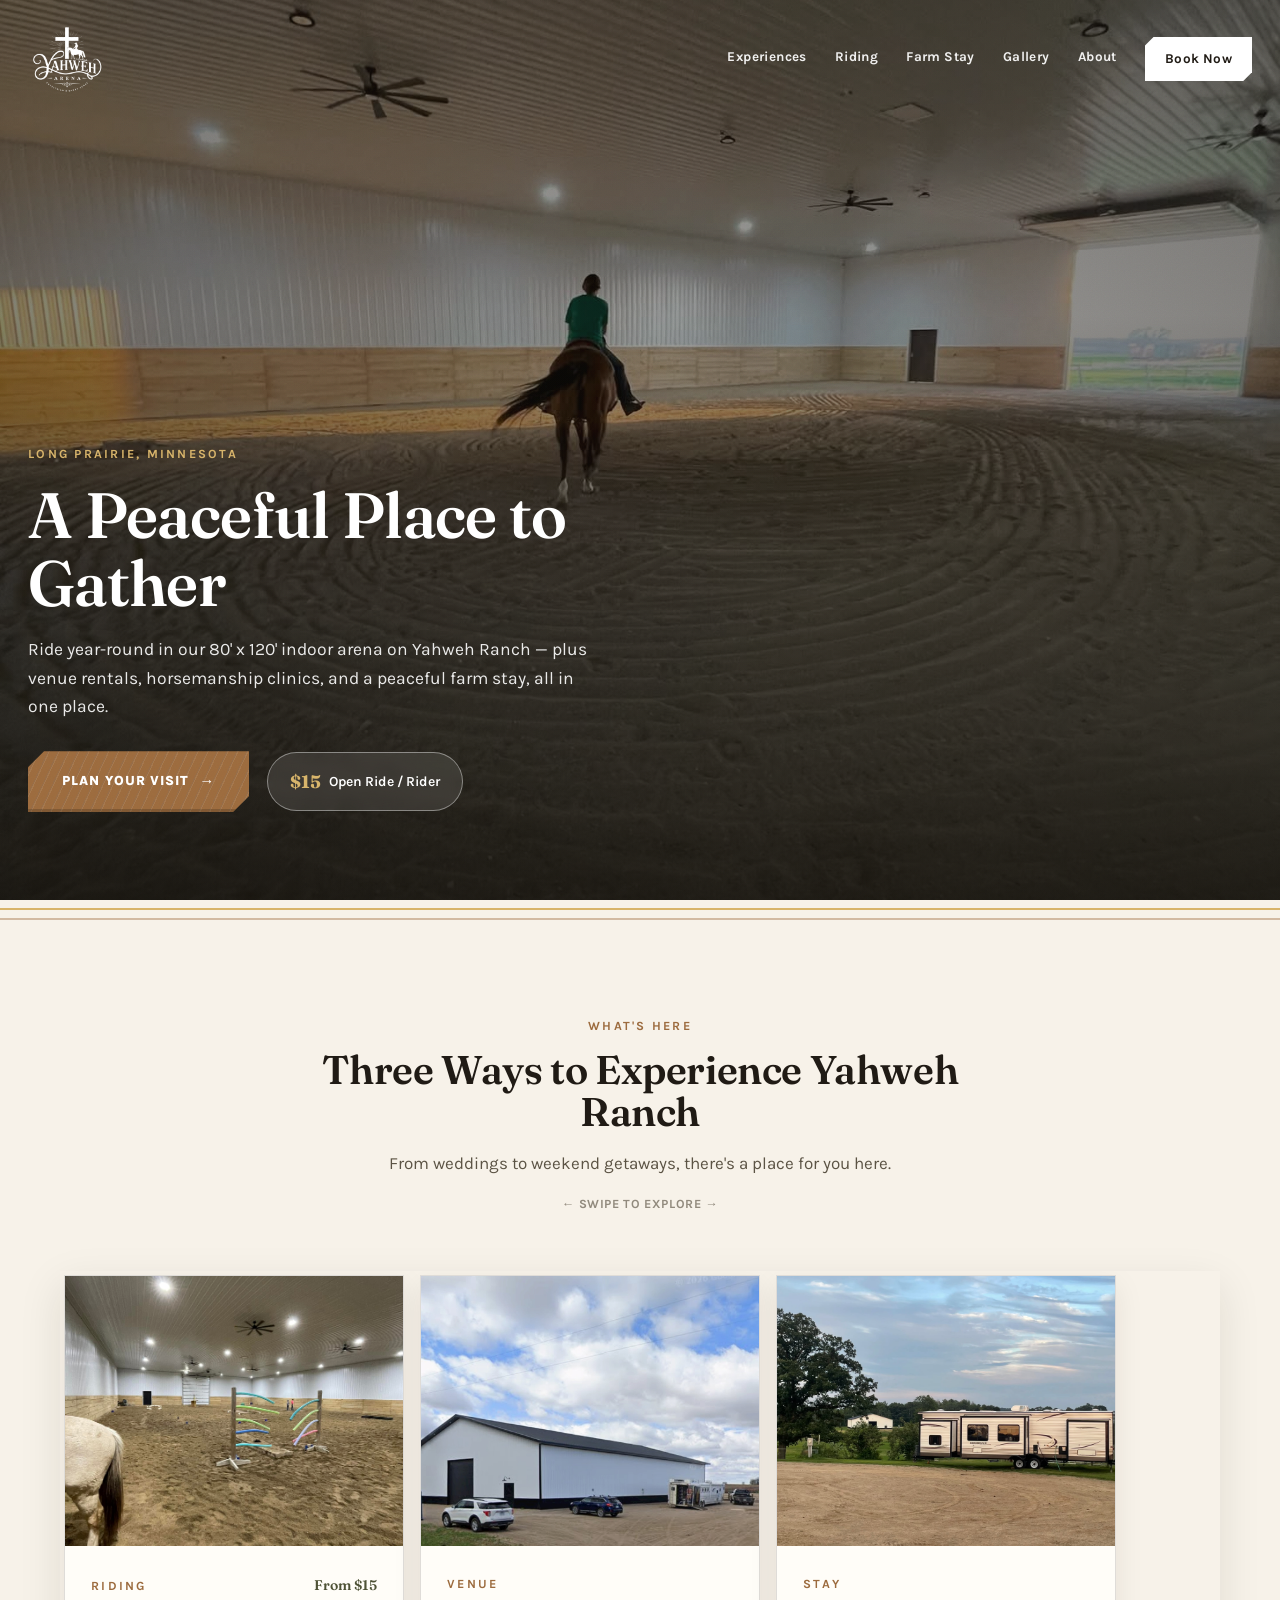
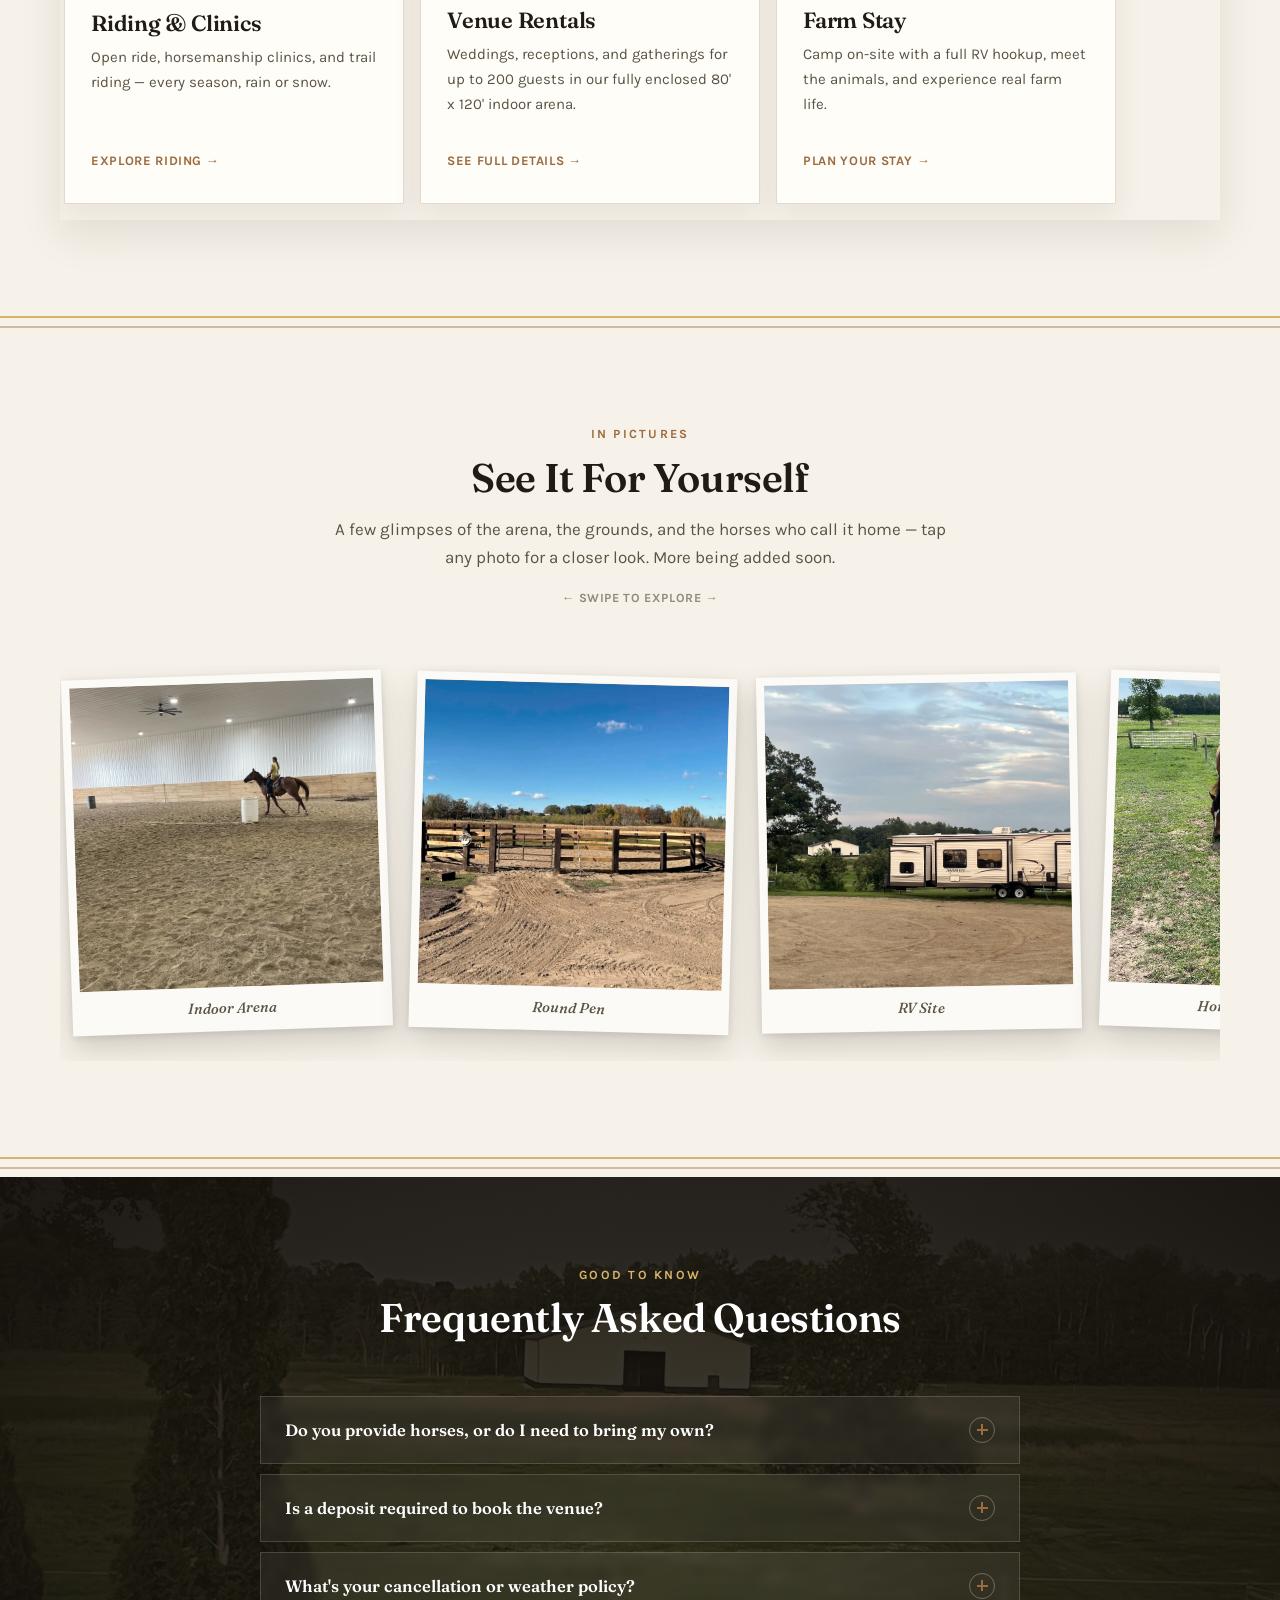
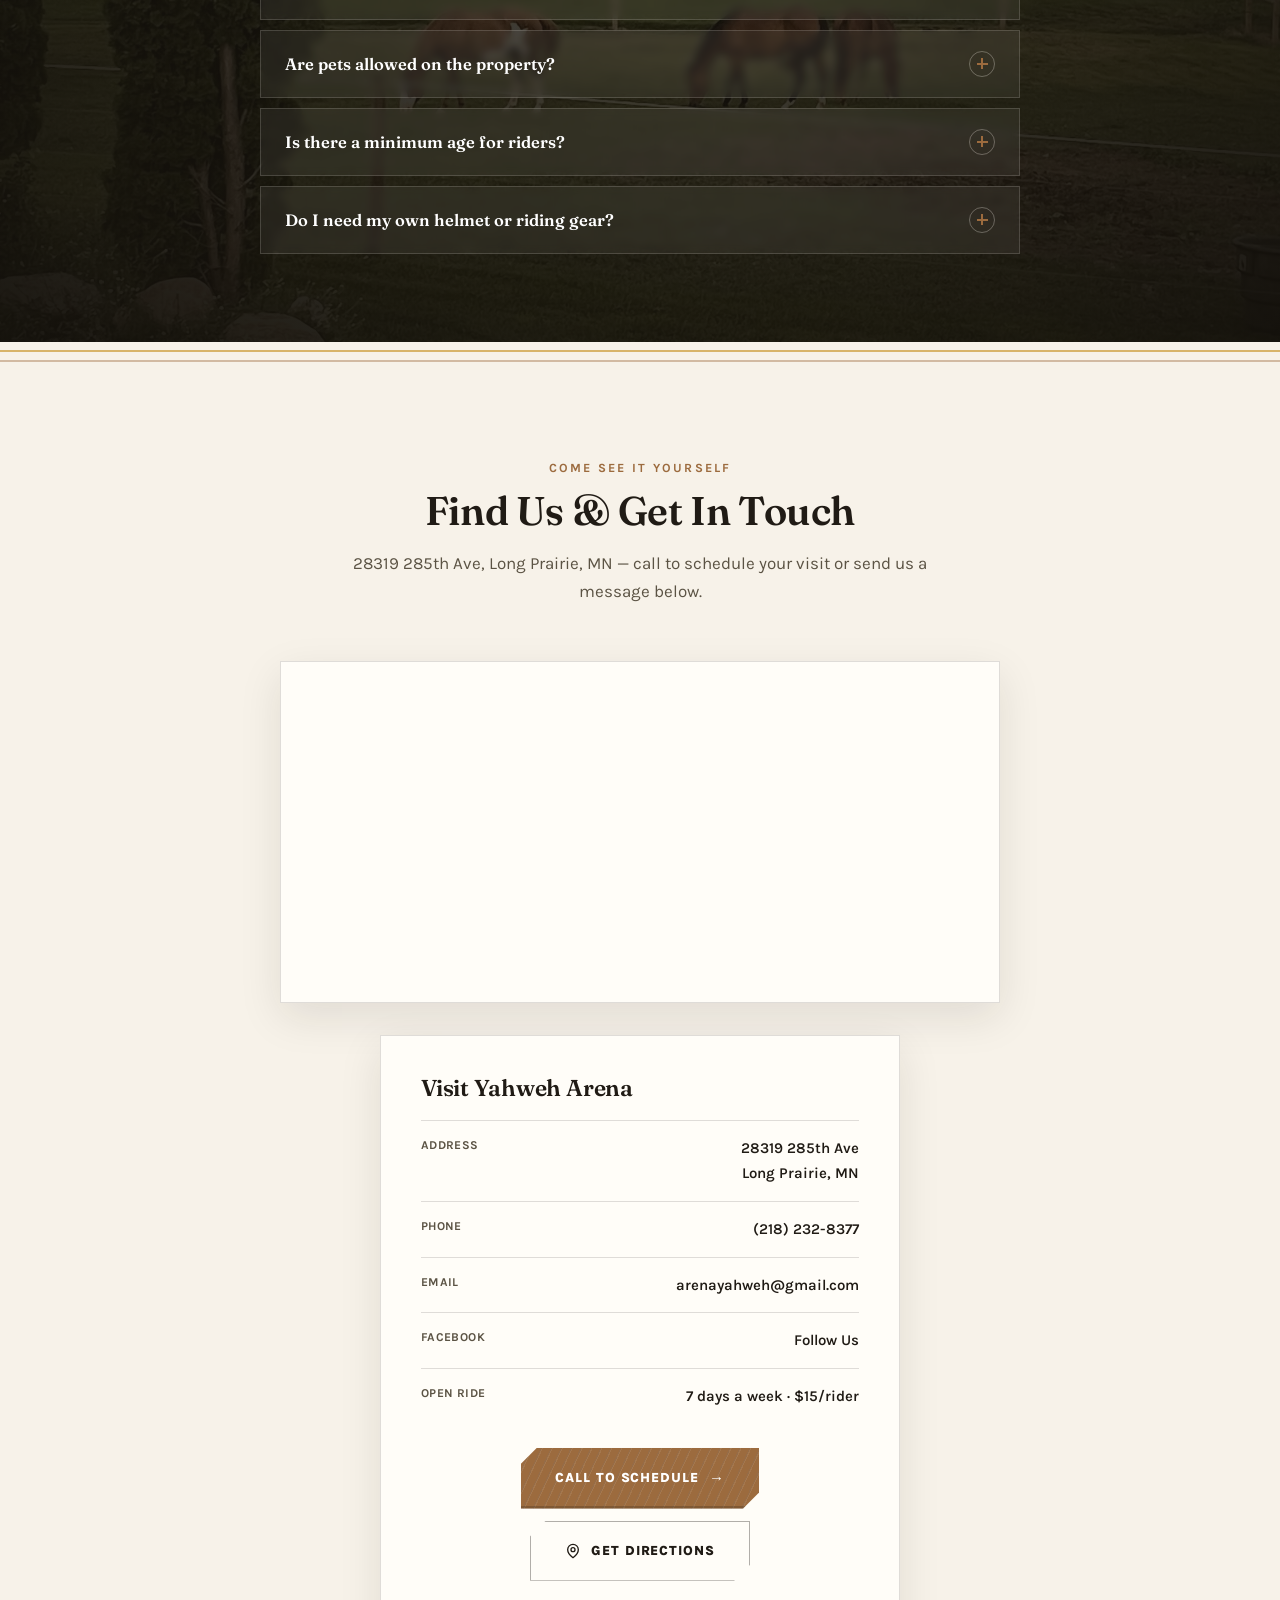
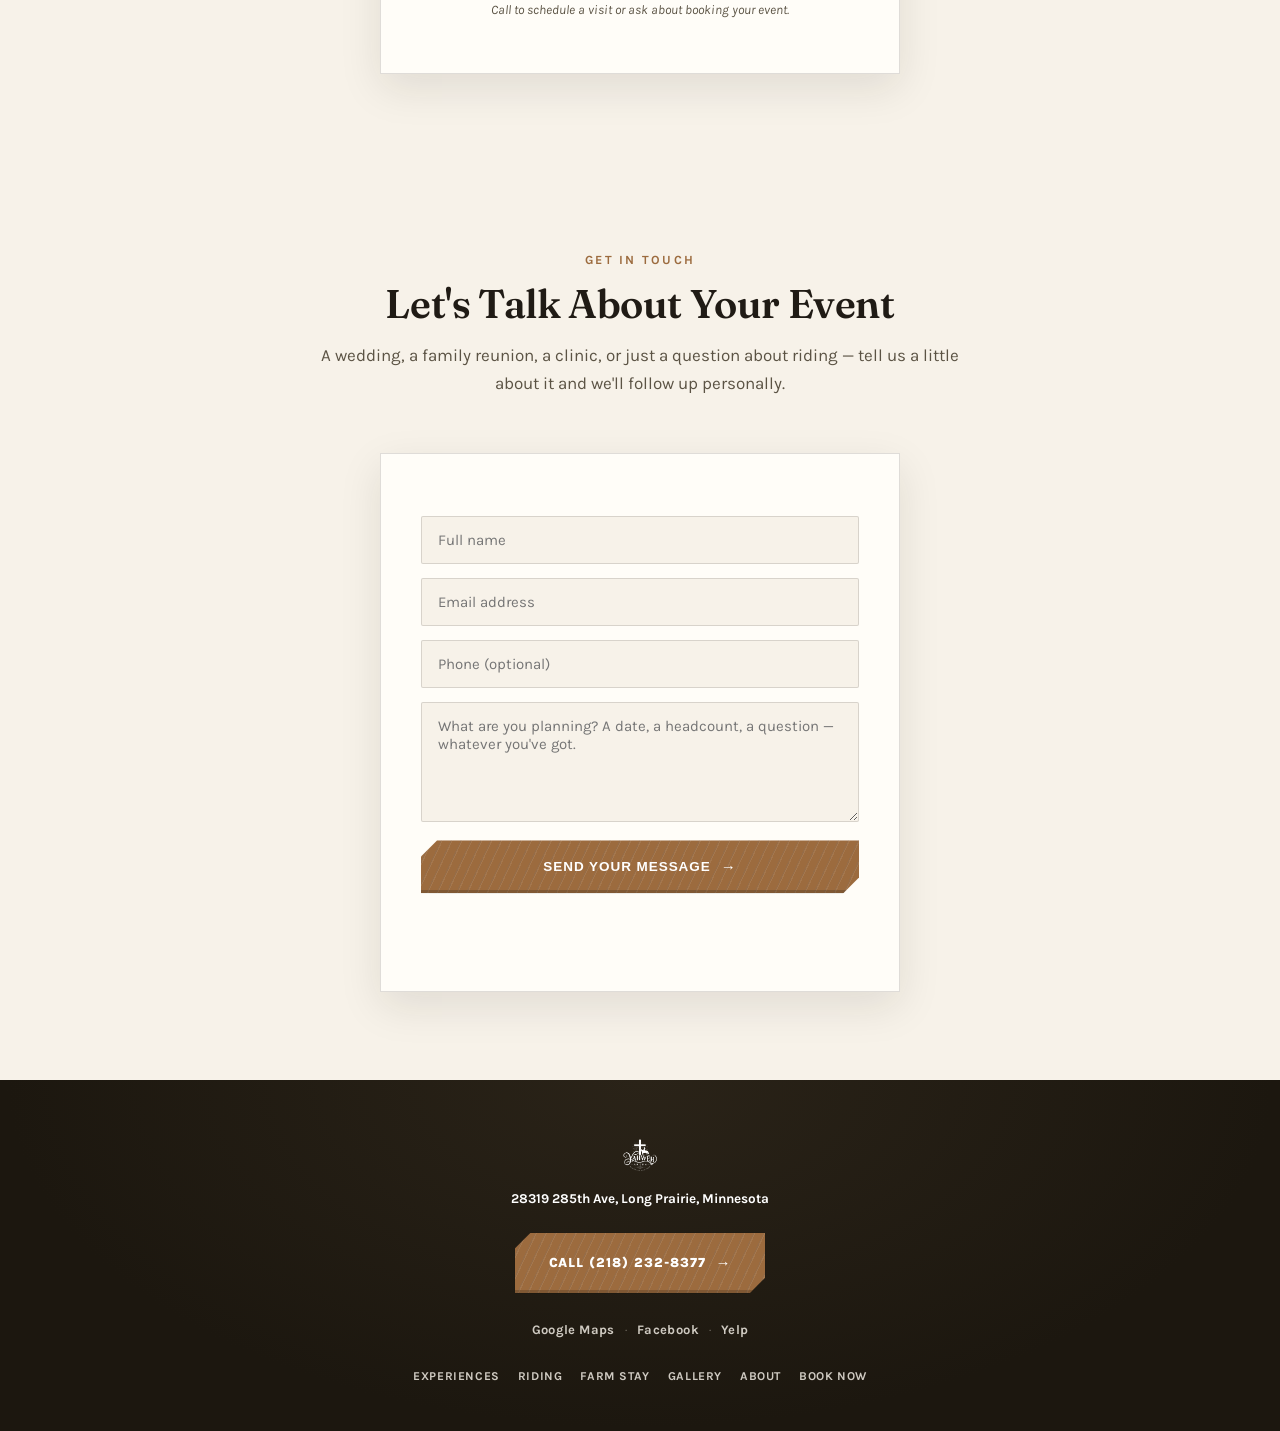
==== index.html @ 71bf7448 "Add files via upload" ====
<!DOCTYPE html>
<html lang="en">
<head>
<meta charset="UTF-8">
<meta name="viewport" content="width=device-width, initial-scale=1.0">
<title>Yahweh Arena | Indoor Riding Arena &amp; Event Venue on Yahweh Ranch, Long Prairie, MN</title>
<meta name="description" content="Yahweh Arena is the featured facility on Yahweh Ranch, a 20-acre family farm near Long Prairie, Minnesota. Venue rentals, indoor riding, horsemanship clinics, and farm-stay camping.">
<link rel="canonical" href="https://yahweharena.com/">

<meta property="og:type" content="website">
<meta property="og:site_name" content="Yahweh Arena">
<meta property="og:title" content="Yahweh Arena | Indoor Riding Arena & Event Venue on Yahweh Ranch">
<meta property="og:description" content="A countryside indoor arena and event venue on Yahweh Ranch near Long Prairie, Minnesota. Venue rentals, riding, clinics, and farm-stay camping.">
<meta property="og:url" content="https://yahweharena.com/">
<meta property="og:image" content="https://yahweharena.com/indoor-arena-wide-shot.jpg">
<meta property="og:locale" content="en_US">

<meta name="twitter:card" content="summary_large_image">
<meta name="twitter:title" content="Yahweh Arena | Indoor Riding Arena & Event Venue on Yahweh Ranch">
<meta name="twitter:description" content="A countryside indoor arena and event venue on Yahweh Ranch near Long Prairie, Minnesota. Venue rentals, riding, clinics, and farm-stay camping.">
<meta name="twitter:image" content="https://yahweharena.com/indoor-arena-wide-shot.jpg">

<link rel="icon" type="image/png" href="/1000023288.png">
<link rel="apple-touch-icon" href="/1000023288.png">

<link rel="preconnect" href="https://fonts.googleapis.com">
<link rel="preconnect" href="https://fonts.gstatic.com" crossorigin>
<link href="https://fonts.googleapis.com/css2?family=Fraunces:ital,opsz,wght@0,9..144,400;0,9..144,500;0,9..144,600;0,9..144,700;1,9..144,500&family=Karla:ital,wght@0,400;0,500;0,600;0,700;1,400&display=swap" rel="stylesheet">
<link rel="stylesheet" href="styles.css">

<script type="application/ld+json">
{
  "@context": "https://schema.org",
  "@type": "LocalBusiness",
  "name": "Yahweh Arena",
  "alternateName": "Yahweh Ranch",
  "image": "https://yahweharena.com/indoor-arena-wide-shot.jpg",
  "url": "https://yahweharena.com/",
  "telephone": "+1-218-232-8377",
  "priceRange": "$$",
  "description": "Yahweh Arena is the featured 80' x 120' indoor riding arena on Yahweh Ranch, a 20-acre family farm in Long Prairie, Minnesota, offering venue rentals, indoor riding, horsemanship clinics, trail riding, and farm-stay RV camping.",
  "address": {
    "@type": "PostalAddress",
    "streetAddress": "28319 285th Ave",
    "addressLocality": "Long Prairie",
    "addressRegion": "MN",
    "postalCode": "56347",
    "addressCountry": "US"
  },
  "sameAs": [
    "https://www.facebook.com/share/1akdEZ5ze8/",
    "https://www.vrbo.com/4762434",
    "https://ownerdirect.com/property/yahweh-horse-retreat/HA-3214762434"
  ]
}
</script>
</head>
<body>
<div class="grain" aria-hidden="true"></div>

<header class="site-header" id="siteHeader">
  <a href="/" class="logo-link">
    <img class="logo-mark" src="1000023288.png" alt="Yahweh Arena — Equestrian &amp; Event Venue">
  </a>
  <nav id="desktopNav">
    <a href="#experiences">Experiences</a>
    <a href="/riding">Riding</a>
    <a href="/stay">Farm Stay</a>
    <a href="#gallery">Gallery</a>
    <a href="/about">About</a>
    <a href="#contact" class="nav-cta">Book Now</a>
  </nav>
  <button class="nav-toggle" id="navToggle" aria-label="Open menu" aria-expanded="false">☰</button>
</header>

<div class="mobile-nav" id="mobileNav">
  <button type="button" id="navCloseBtn" class="nav-close-btn" aria-label="Close menu">✕</button>
  <img class="mobile-nav-logo" src="1000023288.png" alt="Yahweh Arena">
  <a href="#experiences">Experiences</a>
  <a href="/riding">Riding</a>
  <a href="/stay">Farm Stay</a>
  <a href="#gallery">Gallery</a>
  <a href="/about">About</a>
  <a href="#contact" class="nav-cta">Book Now</a>
</div>

<!-- HERO -->
<section class="hero">
  <div class="hero-slideshow">
    <img class="hero-img photo hero-slide active" src="indoor-arena-wide-shot.jpg" alt="A rider loping across the indoor arena at Yahweh Arena">
    <img class="hero-img photo hero-slide" src="arena-building-golden-hour.webp" alt="The arena building at Yahweh Ranch lit by golden hour light">
    <img class="hero-img photo hero-slide" src="1000023093.jpg" alt="RV parked on site at Yahweh Ranch at dusk">
    <img class="hero-img photo hero-slide" src="horse-and-dog-pasture.jpg" alt="A horse and the farm dog together in the pasture at Yahweh Ranch">
  </div>
  <div class="hero-overlay"></div>
  <div class="hero-content">
    <div class="eyebrow">Long Prairie, Minnesota</div>
    <h1>A Peaceful Place to Gather</h1>
    <p>Ride year-round in our 80' x 120' indoor arena on Yahweh Ranch — plus venue rentals, horsemanship clinics, and a peaceful farm stay, all in one place.</p>
    <div class="hero-actions">
      <a class="btn btn-accent" href="#contact">Plan Your Visit</a>
      <a class="price-pill" href="/riding"><strong>$15</strong> Open Ride / Rider</a>
    </div>
  </div>
</section>

<svg class="fence" viewBox="0 0 1200 28" preserveAspectRatio="none" aria-hidden="true">
  <line class="rail" x1="0" y1="9" x2="1200" y2="9"/>
  <line class="rail2" x1="0" y1="19" x2="1200" y2="19"/>
</svg>

<!-- EXPERIENCES (condensed teasers, full detail lives on each page) -->
<section class="content" id="experiences">
  <div class="section-head">
    <div class="eyebrow">What's Here</div>
    <h2>Three Ways to Experience Yahweh Ranch</h2>
    <p>From weddings to weekend getaways, there's a place for you here.</p>
    <p class="scroll-hint">← Swipe to explore →</p>
  </div>
  <div class="exp-grid">
    <a class="exp-card" href="/riding">
      <div class="exp-photo"><img class="photo" src="1000023097.jpg" alt="Inside the spacious indoor riding arena at Yahweh Arena"></div>
      <div class="exp-body">
        <div class="exp-top"><span class="eyebrow">Riding</span><span class="exp-price">From $15</span></div>
        <h3>Riding &amp; Clinics</h3>
        <p class="exp-desc">Open ride, horsemanship clinics, and trail riding — every season, rain or snow.</p>
        <div class="exp-link">Explore Riding →</div>
      </div>
    </a>
    <a class="exp-card" href="/venue">
      <div class="exp-photo"><img class="photo" src="1000023101.jpg" alt="Exterior of the Yahweh Arena event venue building"></div>
      <div class="exp-body">
        <div class="exp-top"><span class="eyebrow">Venue</span></div>
        <h3>Venue Rentals</h3>
        <p class="exp-desc">Weddings, receptions, and gatherings for up to 200 guests in our fully enclosed 80' x 120' indoor arena.</p>
        <div class="exp-link">See Full Details →</div>
      </div>
    </a>
    <a class="exp-card" href="/stay">
      <div class="exp-photo"><img class="photo" src="1000023093.jpg" alt="RV parked on site at Yahweh Ranch at dusk"></div>
      <div class="exp-body">
        <div class="exp-top"><span class="eyebrow">Stay</span></div>
        <h3>Farm Stay</h3>
        <p class="exp-desc">Camp on-site with a full RV hookup, meet the animals, and experience real farm life.</p>
        <div class="exp-link">Plan Your Stay →</div>
      </div>
    </a>
  </div>
</section>

<svg class="fence" viewBox="0 0 1200 28" preserveAspectRatio="none" aria-hidden="true">
  <line class="rail" x1="0" y1="9" x2="1200" y2="9"/>
  <line class="rail2" x1="0" y1="19" x2="1200" y2="19"/>
</svg>
<section class="content" id="gallery">
  <div class="section-head">
    <div class="eyebrow">In Pictures</div>
    <h2>See It For Yourself</h2>
    <p>A few glimpses of the arena, the grounds, and the horses who call it home — tap any photo for a closer look. More being added soon.</p>
    <p class="scroll-hint">← Swipe to explore →</p>
  </div>
  <div class="gallery-scroll">
    <button type="button" class="gallery-item polaroid" style="--tilt:-2deg;" data-full="1000023092.jpg" data-caption="Inside the Indoor Arena">
      <span class="frame"><img src="1000023092.jpg" alt="Rider inside the indoor arena"></span>
      <span class="cap">Indoor Arena</span>
    </button>
    <button type="button" class="gallery-item polaroid" style="--tilt:1.5deg;" data-full="1000023096.jpg" data-caption="The Outdoor Round Pen">
      <span class="frame"><img src="1000023096.jpg" alt="Outdoor round pen under a clear sky"></span>
      <span class="cap">Round Pen</span>
    </button>
    <button type="button" class="gallery-item polaroid" style="--tilt:-1deg;" data-full="1000023093.jpg" data-caption="RV Site at Dusk">
      <span class="frame"><img src="1000023093.jpg" alt="RV parked on site at dusk"></span>
      <span class="cap">RV Site</span>
    </button>
    <button type="button" class="gallery-item polaroid" style="--tilt:2deg;" data-full="horse-and-dog-pasture.jpg" data-caption="Horse & Farm Dog">
      <span class="frame"><img src="horse-and-dog-pasture.jpg" alt="A horse and the farm dog together in the pasture"></span>
      <span class="cap">Horse &amp; Farm Dog</span>
    </button>
    <button type="button" class="gallery-item polaroid" style="--tilt:-1.5deg;" data-full="sunset-pasture-view.webp" data-caption="Evening on the Farm">
      <span class="frame"><img src="sunset-pasture-view.webp" alt="Pink sunset sky over the pasture at Yahweh Ranch"></span>
      <span class="cap">Evening on the Farm</span>
    </button>
    <button type="button" class="gallery-item polaroid" style="--tilt:1deg;" data-full="arena-building-golden-hour.webp" data-caption="Golden Hour">
      <span class="frame"><img src="arena-building-golden-hour.webp" alt="The arena building lit by golden hour light"></span>
      <span class="cap">Golden Hour</span>
    </button>
  </div>
</section>

<svg class="fence" viewBox="0 0 1200 28" preserveAspectRatio="none" aria-hidden="true">
  <line class="rail" x1="0" y1="9" x2="1200" y2="9"/>
  <line class="rail2" x1="0" y1="19" x2="1200" y2="19"/>
</svg>

<!-- FAQ -->
<section class="content faq-dark" id="faq">
  <img class="section-bg-photo" src="1000023089.jpg" alt="" aria-hidden="true">
  <div class="section-bg-overlay"></div>
  <div class="section-head">
    <div class="eyebrow">Good to Know</div>
    <h2>Frequently Asked Questions</h2>
  </div>
  <div class="faq-list">
    <div class="faq-item">
      <button type="button" class="faq-q">Do you provide horses, or do I need to bring my own?<span class="plus"></span></button>
      <div class="faq-a"><p>For Indoor Open Ride, riders bring their own horse. If you don't have one, our Horsemanship Clinics pair you with one of our own well-trained horses — just mention it when you book.</p></div>
    </div>
    <div class="faq-item">
      <button type="button" class="faq-q">Is a deposit required to book the venue?<span class="plus"></span></button>
      <div class="faq-a"><p>Yes. A $200 deposit secures your date for Venue Rentals, with the remaining balance due one week before your event.</p></div>
    </div>
    <div class="faq-item">
      <button type="button" class="faq-q">What's your cancellation or weather policy?<span class="plus"></span></button>
      <div class="faq-a"><p>Deposits are non-refundable but fully transferable to a new date within 12 months if your plans change. Since the arena is fully enclosed, weather almost never affects a booking.</p></div>
    </div>
    <div class="faq-item">
      <button type="button" class="faq-q">Are pets allowed on the property?<span class="plus"></span></button>
      <div class="faq-a"><p>Leashed, well-behaved pets are welcome on the grounds. For the safety of horses and riders, pets aren't permitted on the arena floor during rides or events.</p></div>
    </div>
    <div class="faq-item">
      <button type="button" class="faq-q">Is there a minimum age for riders?<span class="plus"></span></button>
      <div class="faq-a"><p>Riders must be at least 6 years old for Indoor Open Ride and clinics. Riders under 12 must be accompanied by a parent or guardian.</p></div>
    </div>
    <div class="faq-item">
      <button type="button" class="faq-q">Do I need my own helmet or riding gear?<span class="plus"></span></button>
      <div class="faq-a"><p>Closed-toe boots with a heel are required for all riders. We provide a limited number of helmets to borrow at no cost — reserve one when you book if you don't have your own.</p></div>
    </div>
  </div>
</section>

<svg class="fence" viewBox="0 0 1200 28" preserveAspectRatio="none" aria-hidden="true">
  <line class="rail" x1="0" y1="9" x2="1200" y2="9"/>
  <line class="rail2" x1="0" y1="19" x2="1200" y2="19"/>
</svg>

<!-- VISIT: find us + contact (map first) -->
<section class="content" id="visit">
  <div class="section-head">
    <div class="eyebrow">Come See It Yourself</div>
    <h2>Find Us &amp; Get In Touch</h2>
    <p>28319 285th Ave, Long Prairie, MN — call to schedule your visit or send us a message below.</p>
  </div>

  <div class="map-frame">
    <iframe src="https://www.google.com/maps?q=28319+285th+Ave,+Long+Prairie,+MN&t=k&output=embed" loading="lazy" referrerpolicy="no-referrer-when-downgrade" title="Map to Yahweh Arena"></iframe>
  </div>

  <div class="visit-card">
    <h3>Visit Yahweh Arena</h3>
    <dl>
      <div class="visit-row"><dt>Address</dt><dd>28319 285th Ave<br>Long Prairie, MN</dd></div>
      <div class="visit-row"><dt>Phone</dt><dd><a href="tel:+12182328377" style="text-decoration:none;">(218) 232-8377</a></dd></div>
      <div class="visit-row"><dt>Email</dt><dd><a href="mailto:arenayahweh@gmail.com" style="text-decoration:none;">arenayahweh@gmail.com</a></dd></div>
      <div class="visit-row"><dt>Facebook</dt><dd><a href="https://www.facebook.com/share/1akdEZ5ze8/" target="_blank" rel="noopener" style="text-decoration:none;">Follow Us</a></dd></div>
      <div class="visit-row"><dt>Open Ride</dt><dd>7 days a week · $15/rider</dd></div>
    </dl>
    <div class="visit-btns">
      <a class="btn btn-accent" href="tel:+12182328377">Call to Schedule</a>
      <a class="btn btn-outline" href="https://www.google.com/maps/search/?api=1&query=28319+285th+Ave+Long+Prairie+MN" target="_blank" rel="noopener">
        <svg viewBox="0 0 24 24" width="16" height="16" fill="none" stroke="currentColor" stroke-width="2" stroke-linecap="round" stroke-linejoin="round"><path d="M20 10c0 6-8 12-8 12s-8-6-8-12a8 8 0 0 1 16 0z"/><circle cx="12" cy="10" r="3"/></svg>
        Get Directions
      </a>
    </div>
    <p class="visit-note">Call to schedule a visit or ask about booking your event.</p>
  </div>
</section>

<!-- CONTACT (last thing before the footer) -->
<section class="content" id="contact">
  <div class="section-head">
    <div class="eyebrow">Get In Touch</div>
    <h2>Let's Talk About Your Event</h2>
    <p>A wedding, a family reunion, a clinic, or just a question about riding — tell us a little about it and we'll follow up personally.</p>
  </div>
  <div class="contact-card">
    <form id="contactForm" class="contact-form">
      <input type="hidden" name="access_key" value="29419777-08a3-41c6-a496-9688bf505bed">
      <input type="hidden" name="subject" value="New inquiry from the Yahweh Arena website">
      <input type="hidden" name="from_name" value="Yahweh Arena Website">
      <input type="text" name="name" placeholder="Full name" required>
      <input type="email" name="email" placeholder="Email address" required>
      <input type="tel" name="phone" placeholder="Phone (optional)">
      <textarea name="message" placeholder="What are you planning? A date, a headcount, a question — whatever you've got." required></textarea>
      <button type="submit" class="btn btn-accent">Send Your Message</button>
      <p class="form-status" id="formStatus"></p>
    </form>
  </div>
</section>

<footer>
  <img class="logo-mark" src="1000023288.png" alt="Yahweh Arena">
  <div class="address-line">
    <a href="https://www.google.com/maps/search/?api=1&query=28319+285th+Ave+Long+Prairie+MN" target="_blank" rel="noopener">28319 285th Ave, Long Prairie, Minnesota</a>
  </div>
  <a class="btn btn-accent call-btn" href="tel:+12182328377">Call (218) 232-8377</a>
  <div class="social-row">
    <a href="https://www.google.com/maps/search/?api=1&query=28319+285th+Ave+Long+Prairie+MN" target="_blank" rel="noopener">Google Maps</a>
    <span>·</span>
    <a href="https://www.facebook.com/share/1akdEZ5ze8/" target="_blank" rel="noopener">Facebook</a>
    <span>·</span>
    <a href="#" onclick="return false;" aria-disabled="true" title="Yelp link coming soon">Yelp</a>
  </div>
  <nav>
    <a href="#experiences">Experiences</a>
    <a href="/riding">Riding</a>
    <a href="/stay">Farm Stay</a>
    <a href="#gallery">Gallery</a>
    <a href="/about">About</a>
    <a href="#contact">Book Now</a>
  </nav>
</footer>

<div class="lightbox" id="lightbox">
  <button type="button" class="lightbox-close" id="lightboxClose" aria-label="Close">✕</button>
  <button type="button" class="lightbox-prev" id="lightboxPrev" aria-label="Previous photo">‹</button>
  <img id="lightboxImg" src="" alt="">
  <button type="button" class="lightbox-next" id="lightboxNext" aria-label="Next photo">›</button>
</div>

<script src="script.js"></script>
</body>
</html>
---- styles.css ----
/* ===========================================================
   YAHWEH ARENA — shared stylesheet
=========================================================== */
:root{
  --ivory:#F7F2E9;
  --parchment:#EEE2C6;
  --card:#FFFDF8;
  --ink:#201B15;
  --ink-soft:#5B5344;
  --sage:#6B6F47;
  --sage-deep:#4E5236;
  --leather:#9C6B3E;
  --wheat:#D8B46A;
  --line: rgba(32,27,21,0.14);
  --max: 1160px;
}
*{box-sizing:border-box;}
html{scroll-behavior:smooth;}
body{
  margin:0; background:var(--ivory); color:var(--ink);
  font-family:'Karla', sans-serif; font-size:17px; line-height:1.65;
  -webkit-font-smoothing:antialiased;
}
img,svg{display:block; max-width:100%;}
.photo{width:100%; height:100%; object-fit:cover; filter:saturate(0.95) contrast(1.02);}
a{color:inherit;}
h1,h2,h3{font-family:'Fraunces', serif; font-weight:600; line-height:1.06; margin:0; letter-spacing:-0.01em;}
.eyebrow{font-family:'Karla', sans-serif; font-weight:700; font-size:12.5px; letter-spacing:0.18em; text-transform:uppercase; color:var(--leather);}
.wrap{max-width:var(--max); margin:0 auto; padding:0 28px;}
:focus-visible{outline:2px solid var(--wheat); outline-offset:3px;}
@media (prefers-reduced-motion: reduce){
  *{animation-duration:0.001ms !important; transition-duration:0.001ms !important; scroll-behavior:auto !important;}
}

/* ---------- HEADER ---------- */
.site-header{
  position:fixed; top:0; left:0; right:0; z-index:500;
  display:flex; align-items:center; justify-content:space-between;
  padding:20px 28px;
  transition:background .35s ease, padding .35s ease, box-shadow .35s ease;
}
.site-header.is-scrolled{
  background:rgba(247,242,233,0.95);
  backdrop-filter:blur(8px);
  box-shadow:0 1px 0 var(--line);
  padding:14px 28px;
}
.logo-link{display:flex; align-items:center;}
.logo-mark{height:78px; width:auto; transition:height .35s ease, filter .35s ease; filter:brightness(0) invert(1);}
.site-header.is-scrolled .logo-mark{height:46px; filter:none;}
.page-header .logo-mark{filter:none; height:52px;}
.page-header.is-scrolled .logo-mark{height:44px;}

#desktopNav{display:flex; align-items:center; gap:28px;}
#desktopNav a{
  text-decoration:none; font-weight:700; font-size:13.5px; letter-spacing:0.03em;
  color:#fff; opacity:0.92; transition:opacity .2s, color .2s;
  padding-bottom:3px; border-bottom:1px solid transparent;
}
#desktopNav a:hover{opacity:1; border-bottom-color:currentColor;}
.site-header.is-scrolled #desktopNav a{color:var(--ink);}
.page-header #desktopNav a{color:var(--ink); opacity:0.75;}
.page-header #desktopNav a:hover{opacity:1;}
#desktopNav a.nav-cta{
  background:#fff; color:var(--ink) !important; opacity:1;
  padding:11px 20px; border-bottom:none;
  clip-path: polygon(9px 0, 100% 0, 100% calc(100% - 9px), calc(100% - 9px) 100%, 0 100%, 0 9px);
}
#desktopNav a.nav-cta:hover{background:var(--wheat);}
.site-header.is-scrolled #desktopNav a.nav-cta{background:var(--ink); color:var(--ivory) !important;}
.site-header.is-scrolled #desktopNav a.nav-cta:hover{background:var(--sage-deep);}
.page-header #desktopNav a.nav-cta{background:var(--ink); color:var(--ivory) !important;}
.page-header #desktopNav a.nav-cta:hover{background:var(--sage-deep);}

.nav-toggle{
  display:none; background:none; border:0; cursor:pointer;
  font-size:26px; line-height:1; color:#fff; padding:4px;
}
.site-header.is-scrolled .nav-toggle{color:var(--ink);}
.page-header .nav-toggle{color:var(--ink);}

.mobile-nav{
  position:fixed !important; inset:0 !important; z-index:700;
  display:flex !important; flex-direction:column; align-items:center; justify-content:center; gap:24px;
  background:rgba(20,17,12,0.72);
  -webkit-backdrop-filter:blur(20px) saturate(120%);
  backdrop-filter:blur(20px) saturate(120%);
  opacity:0; visibility:hidden; pointer-events:none;
  transition:opacity .3s ease, visibility .3s ease;
}
.mobile-nav.open{opacity:1; visibility:visible; pointer-events:auto;}
.mobile-nav a{
  color:#fff; font-family:'Karla', sans-serif; font-weight:700; font-size:19px;
  text-decoration:none; text-shadow:0 2px 12px rgba(0,0,0,0.4);
}
.mobile-nav-logo{height:56px; width:auto; margin-bottom:10px; filter:brightness(0) invert(1);}
.mobile-nav a.nav-cta{
  background:var(--wheat); color:var(--ink); padding:14px 30px; text-shadow:none;
  clip-path: polygon(12px 0, 100% 0, 100% calc(100% - 12px), calc(100% - 12px) 100%, 0 100%, 0 12px);
}
.nav-close-btn{
  position:absolute; top:20px; right:24px;
  background:rgba(0,0,0,0.25); border:1.5px solid rgba(255,255,255,0.5); border-radius:999px;
  width:44px; height:44px; color:#fff; font-size:20px; cursor:pointer;
}
@media (min-width:861px){ .mobile-nav{display:none !important;} }
@media (max-width:860px){
  .nav-toggle{display:block;}
  #desktopNav{display:none;}
}

/* ---------- BUTTONS (barn-door plank shape) ---------- */
.btn{
  display:inline-flex; align-items:center; gap:10px;
  text-decoration:none; font-weight:800; font-size:13.5px; letter-spacing:0.07em; text-transform:uppercase;
  padding:18px 34px; border:none; cursor:pointer;
  transition:background-color .2s, transform .2s, box-shadow .2s;
  box-shadow:0 8px 22px rgba(0,0,0,0.18), inset 0 -3px 0 rgba(0,0,0,0.18);
  clip-path: polygon(16px 0, 100% 0, 100% calc(100% - 16px), calc(100% - 16px) 100%, 0 100%, 0 16px);
}
.btn::after{content:"→"; font-size:15px; transition:transform .2s;}
.btn:hover::after{transform:translateX(3px);}
.btn-light{background-color:#fff; color:var(--ink);}
.btn-light:hover{background-color:var(--wheat); transform:translateY(-2px);}
.btn-dark{
  background-color:var(--ink); color:var(--ivory);
  background-image:repeating-linear-gradient(115deg, rgba(255,255,255,0.05) 0px, rgba(255,255,255,0.05) 2px, transparent 2px, transparent 9px);
}
.btn-dark:hover{background-color:var(--leather); transform:translateY(-2px);}
.btn-accent{
  background-color:var(--leather); color:#fff;
  background-image:
    repeating-linear-gradient(115deg, rgba(255,255,255,0.08) 0px, rgba(255,255,255,0.08) 2px, transparent 2px, transparent 9px),
    repeating-linear-gradient(115deg, rgba(0,0,0,0.1) 0px, rgba(0,0,0,0.1) 1px, transparent 1px, transparent 9px);
}
.btn-accent:hover{background-color:#7E5730; transform:translateY(-2px);}
.btn-outline{background:transparent; border:1.5px solid rgba(32,27,21,0.35); color:var(--ink); box-shadow:none;}
.btn-outline:hover{background:rgba(32,27,21,0.06); transform:translateY(-2px);}
.btn-outline::after{display:none;}
.btn-outline.on-dark{border-color:rgba(255,255,255,0.5); color:#fff;}
.btn-outline.on-dark:hover{background:rgba(255,255,255,0.1);}
.btn-sm{padding:13px 22px; font-size:12px;}

/* ---------- HERO / PAGE-HERO ---------- */
.hero{
  position:relative; min-height:100svh; width:100%;
  display:flex; align-items:flex-end;
  overflow:hidden; color:#fff;
}
.hero.page-hero{min-height:62vh;}
.hero-slideshow{position:absolute; inset:0; width:100%; height:100%;}
.hero-img{position:absolute; inset:0; width:100%; height:100%;}
.hero-slide{opacity:0; transition:opacity 1.8s ease;}
.hero-slide.active{opacity:1; z-index:1;}
.hero-overlay{
  position:absolute; inset:0; z-index:2;
  background:
    radial-gradient(ellipse at center, rgba(20,17,12,0) 0%, rgba(20,17,12,0.35) 100%),
    linear-gradient(180deg, rgba(20,17,12,0.42) 0%, rgba(20,17,12,0.38) 35%, rgba(20,17,12,0.88) 100%);
}
.hero-content{position:relative; z-index:3; padding:0 28px 88px; max-width:720px;}
.hero.page-hero .hero-content{padding-bottom:56px;}
.hero-content .eyebrow{color:var(--wheat);}
.hero-content h1{font-size:clamp(36px, 6vw, 64px); margin-top:16px; color:#fff;}
.hero-content p{color:rgba(255,255,255,0.9); font-size:17.5px; margin-top:18px; max-width:56ch;}
.hero-actions{display:flex; align-items:center; gap:18px; flex-wrap:wrap; margin-top:30px;}
.hero-actions .btn{margin-top:0;}
.price-pill{
  display:inline-flex; align-items:center; gap:8px;
  background:rgba(255,255,255,0.1); border:1.5px solid rgba(255,255,255,0.4);
  backdrop-filter:blur(6px); -webkit-backdrop-filter:blur(6px);
  color:#fff; text-decoration:none; padding:14px 22px; border-radius:999px;
  font-size:14px; font-weight:600; transition:background .2s, border-color .2s, transform .2s;
}
.price-pill strong{font-family:'Fraunces', serif; font-weight:700; font-size:18px; color:var(--wheat);}
.price-pill:hover{background:rgba(255,255,255,0.18); border-color:var(--wheat); transform:translateY(-2px);}

/* ---------- FENCE DIVIDER ---------- */
.fence{width:100%; height:28px; display:block;}
.fence .rail{stroke:var(--wheat); stroke-width:2;}
.fence .rail2{stroke:var(--leather); stroke-width:1.5; opacity:0.55;}

/* ---------- VERSE ---------- */
.verse-wrap{position:relative; background:var(--parchment); overflow:hidden; padding:96px 28px;}
.torn-top, .torn-bottom{position:absolute; left:0; right:0; height:26px; background:var(--ivory); z-index:2;}
.torn-top{top:0; clip-path:polygon(0 0,100% 0,100% 55%,96% 100%,92% 60%,88% 95%,84% 50%,80% 100%,76% 65%,72% 90%,68% 45%,64% 100%,60% 55%,56% 90%,52% 40%,48% 100%,44% 60%,40% 95%,36% 50%,32% 100%,28% 65%,24% 90%,20% 45%,16% 100%,12% 55%,8% 90%,4% 40%,0% 100%);}
.torn-bottom{bottom:0; clip-path:polygon(0 100%,100% 100%,100% 45%,96% 0%,92% 40%,88% 5%,84% 50%,80% 0%,76% 35%,72% 10%,68% 55%,64% 0%,60% 45%,56% 10%,52% 60%,48% 0%,44% 40%,40% 5%,36% 50%,32% 0%,28% 35%,24% 10%,20% 55%,16% 0%,12% 45%,8% 10%,4% 60%,0% 0%);}
.verse-logo-bg{
  position:absolute; top:-10px; right:-50px; left:auto; transform:rotate(-4deg);
  width:420px; max-width:62%; opacity:0.05; mix-blend-mode:multiply;
  filter:grayscale(1) contrast(1.15); pointer-events:none; z-index:0;
}
.verse{position:relative; z-index:1; text-align:center; max-width:720px; margin:0 auto;}
.verse p{font-family:'Fraunces', serif; font-style:italic; font-weight:500; font-size:clamp(20px,2.4vw,26px);}
.verse cite{display:block; margin-top:14px; font-style:normal; font-weight:700; font-size:12.5px; letter-spacing:0.1em; text-transform:uppercase; color:var(--leather);}

section.content{padding:88px 28px;}
.section-head{max-width:640px; margin:0 auto 56px; text-align:center;}
.section-head h2{font-size:clamp(28px,3.8vw,40px); margin-top:12px;}
.section-head p{color:var(--ink-soft); margin-top:16px;}

/* ---------- MISSION QUOTE ---------- */
.mission-quote{max-width:760px; margin:0 auto 8px; text-align:center;}
.mission-quote p{font-family:'Fraunces', serif; font-style:italic; font-weight:500; font-size:clamp(21px,2.8vw,28px); color:var(--ink);}

/* ---------- ABOUT / OWNER BIO (editorial split, weathered photo) ---------- */
.about{max-width:var(--max); margin:0 auto; display:grid; grid-template-columns:0.95fr 1.05fr; gap:60px; align-items:center;}
.about-photo{aspect-ratio:4/5; transform:rotate(-1.5deg); filter:drop-shadow(0 18px 30px rgba(32,27,21,0.22));}
.about-photo img{
  mask-image:radial-gradient(ellipse 78% 78% at center, black 50%, transparent 100%);
  -webkit-mask-image:radial-gradient(ellipse 78% 78% at center, black 50%, transparent 100%);
}
.about-story h2{font-size:clamp(28px,3.6vw,38px);}
.about-story p{color:var(--ink-soft); margin-top:18px;}
.values-list{list-style:none; margin:28px 0 0; padding:0; border-top:1px solid var(--line);}
.values-list li{
  padding:15px 0; border-bottom:1px solid var(--line);
  display:flex; justify-content:space-between; align-items:baseline; gap:16px;
  font-family:'Fraunces', serif; font-weight:500; font-size:18px;
}
.values-list li span{font-family:'Karla', sans-serif; font-weight:400; font-size:14px; color:var(--ink-soft); text-align:right; max-width:52%;}

/* ---------- EXPERIENCES / TEASER (horizontal scroll) ---------- */
.exp-grid{
  max-width:var(--max); margin:0 auto; display:flex; gap:16px;
  overflow-x:auto; scroll-snap-type:x mandatory; -webkit-overflow-scrolling:touch;
  padding:4px 4px 16px; scrollbar-width:thin; scrollbar-color:var(--wheat) transparent;
}
.exp-grid::-webkit-scrollbar{height:6px;}
.exp-grid::-webkit-scrollbar-thumb{background:var(--wheat); border-radius:99px;}
.exp-card{
  background:var(--card); border:1px solid var(--line); display:flex; flex-direction:column;
  flex:0 0 82%; max-width:360px; scroll-snap-align:start; text-decoration:none; color:var(--ink);
  box-shadow:0 10px 28px rgba(32,27,21,0.08);
}
.exp-photo{aspect-ratio:5/4; overflow:hidden;}
.exp-photo img{transition:transform .5s ease;}
.exp-card:hover .exp-photo img{transform:scale(1.05);}
.exp-body{padding:28px 26px 32px; display:flex; flex-direction:column; flex-grow:1;}
.exp-top{display:flex; justify-content:space-between; align-items:center;}
.exp-price{font-family:'Fraunces', serif; font-weight:600; font-size:14px; color:var(--sage-deep);}
.exp-card h3{font-size:22px; margin-top:14px;}
.exp-card p.exp-desc{color:var(--ink-soft); font-size:15px; margin-top:10px; flex-grow:1;}
.exp-meta{list-style:none; margin:18px 0 0; padding:14px 0 0; border-top:1px solid var(--line); font-size:13.5px; color:var(--ink-soft);}
.exp-meta li{padding:3px 0;}
.exp-meta li::before{content:"— "; color:var(--wheat); font-weight:700;}
.exp-link{
  margin-top:18px; font-weight:700; font-size:13px; letter-spacing:0.05em; text-transform:uppercase;
  color:var(--leather);
}
.scroll-hint{
  text-align:center; font-size:12.5px; font-weight:700; letter-spacing:0.05em; text-transform:uppercase;
  color:var(--ink-soft); margin-top:6px; opacity:0.65;
}

/* ---------- PROPERTY LIST ---------- */
.prop-grid{max-width:var(--max); margin:0 auto; display:grid; grid-template-columns:repeat(2,1fr); column-gap:56px;}
.prop-list{list-style:none; margin:0; padding:0;}
.prop-list li{padding:13px 0; border-bottom:1px solid var(--line); display:flex; gap:14px; align-items:flex-start; font-size:15px;}
.prop-list li::before{content:""; flex:0 0 auto; width:8px; height:8px; margin-top:6px; background:var(--wheat); transform:rotate(45deg);}

/* ---------- GALLERY (horizontal-scroll Polaroids) ---------- */
.gallery-scroll{
  max-width:var(--max); margin:0 auto; display:flex; gap:26px;
  overflow-x:auto; scroll-snap-type:x mandatory; -webkit-overflow-scrolling:touch;
  padding:10px 10px 30px; scrollbar-width:thin; scrollbar-color:var(--wheat) transparent;
}
.gallery-scroll::-webkit-scrollbar{height:6px;}
.gallery-scroll::-webkit-scrollbar-thumb{background:var(--wheat); border-radius:99px;}
.polaroid{
  flex:0 0 auto; width:320px; scroll-snap-align:start; cursor:pointer;
  background:#FBFAF6; padding:8px 8px 0; border:0;
  box-shadow:0 14px 30px rgba(32,27,21,0.18), 0 2px 6px rgba(32,27,21,0.1);
  transform:rotate(var(--tilt, -1.5deg)); transition:transform .3s ease, box-shadow .3s ease;
}
.polaroid:hover{transform:rotate(0deg) scale(1.03); box-shadow:0 20px 40px rgba(32,27,21,0.24);}
.polaroid .frame{display:block; aspect-ratio:1/1; overflow:hidden; background:#e9e4d8;}
.polaroid .frame img{width:100%; height:100%; object-fit:cover; filter:sepia(0.14) saturate(0.9) contrast(1.03);}
.polaroid .cap{
  display:block; text-align:center; padding:12px 4px 14px;
  font-family:'Fraunces', serif; font-style:italic; font-weight:500; font-size:14.5px; color:var(--ink-soft);
}

/* lightbox */
.lightbox{
  position:fixed; inset:0; z-index:900; display:none; align-items:center; justify-content:center;
  background:rgba(10,8,6,0.92); -webkit-backdrop-filter:blur(6px); backdrop-filter:blur(6px);
}
.lightbox.open{display:flex;}
.lightbox img{max-width:88vw; max-height:80vh; object-fit:contain; box-shadow:0 20px 60px rgba(0,0,0,0.5);}
.lightbox-close, .lightbox-prev, .lightbox-next{
  position:absolute; background:rgba(255,255,255,0.08); border:1.5px solid rgba(255,255,255,0.35);
  color:#fff; border-radius:50%; cursor:pointer; display:flex; align-items:center; justify-content:center;
  font-size:20px; transition:background .2s;
}
.lightbox-close:hover, .lightbox-prev:hover, .lightbox-next:hover{background:rgba(255,255,255,0.2);}
.lightbox-close{top:22px; right:22px; width:44px; height:44px;}
.lightbox-prev, .lightbox-next{top:50%; transform:translateY(-50%); width:52px; height:52px; font-size:26px;}
.lightbox-prev{left:16px;}
.lightbox-next{right:16px;}

/* ---------- FAQ ---------- */
.faq-dark{
  position:relative; overflow:hidden;
  background:#1C170F; color:var(--ivory);
}
.section-bg-photo{
  position:absolute; inset:0; width:100%; height:100%; object-fit:cover;
  opacity:0.4; filter:grayscale(0.25) contrast(1.05); z-index:0;
}
.section-bg-overlay{
  position:absolute; inset:0; z-index:0;
  background:radial-gradient(ellipse at center, rgba(20,17,12,0.5) 0%, rgba(20,17,12,0.93) 100%);
}
.faq-dark .section-head, .faq-dark .faq-list{position:relative; z-index:1;}
.faq-dark .eyebrow{color:var(--wheat);}
.faq-dark h2{color:#fff;}
.faq-list{max-width:760px; margin:0 auto; display:flex; flex-direction:column; gap:10px;}
.faq-item{background:var(--card); border:1px solid var(--line); box-shadow:0 10px 28px rgba(32,27,21,0.06);}
.faq-dark .faq-item{background:rgba(255,255,255,0.06); border-color:rgba(247,242,233,0.16); box-shadow:none; backdrop-filter:blur(4px);}
.faq-dark .faq-q{color:#fff;}
.faq-dark .faq-q .plus{border-color:rgba(247,242,233,0.3);}
.faq-dark .faq-a p{color:rgba(247,242,233,0.75);}
.faq-q{
  width:100%; display:flex; align-items:center; justify-content:space-between; gap:16px;
  padding:20px 24px; background:none; border:none; cursor:pointer; text-align:left;
  font-family:'Fraunces', serif; font-weight:600; font-size:16.5px; color:var(--ink);
}
.faq-q .plus{
  flex:0 0 auto; width:26px; height:26px; border-radius:50%; border:1px solid var(--line);
  display:flex; align-items:center; justify-content:center; position:relative; transition:transform .3s ease, background .2s ease, border-color .2s ease;
}
.faq-q .plus::before, .faq-q .plus::after{content:""; position:absolute; background:var(--leather); transition:opacity .2s ease;}
.faq-q .plus::before{width:11px; height:1.6px;}
.faq-q .plus::after{width:1.6px; height:11px;}
.faq-item.open .faq-q .plus{transform:rotate(135deg); background:var(--wheat); border-color:var(--wheat);}
.faq-item.open .faq-q .plus::before, .faq-item.open .faq-q .plus::after{background:var(--ink);}
.faq-a{max-height:0; overflow:hidden; transition:max-height .35s ease;}
.faq-a p{padding:0 24px 22px; color:var(--ink-soft); font-size:15px; line-height:1.65; max-width:64ch;}

/* ---------- DARK SECTION MODIFIER ---------- */
.section-dark{
  background:radial-gradient(ellipse at top, #2A2318 0%, #1C170F 70%);
  color:var(--ivory);
}
.section-dark .eyebrow{color:var(--wheat);}
.section-dark h2{color:#fff;}
.section-dark .section-head p{color:rgba(247,242,233,0.68);}
.section-dark .prop-list li{color:rgba(247,242,233,0.88); border-bottom-color:rgba(247,242,233,0.14);}
.section-dark .prop-list li::before{background:var(--wheat);}
.section-dark .mission-quote p{color:#fff;}

/* ---------- PROPERTY FEATURE HIGHLIGHT ---------- */
.feature-hero{
  position:relative; z-index:2; max-width:var(--max); margin:0 auto 20px;
  background:rgba(255,255,255,0.05); border:1px solid rgba(247,242,233,0.16);
  padding:40px; display:flex; align-items:center; gap:30px;
}
.feature-hero .icon-wrap{
  flex:0 0 auto; width:76px; height:76px; border-radius:50%;
  background:rgba(216,180,106,0.14); display:flex; align-items:center; justify-content:center;
}
.feature-hero .icon-wrap svg{width:38px; height:38px;}
.feature-hero .tag{
  display:inline-block; font-size:11.5px; font-weight:700; letter-spacing:0.12em; text-transform:uppercase;
  color:var(--ink); background:var(--wheat); padding:5px 12px; border-radius:999px; margin-bottom:10px;
}
.feature-hero h3{font-size:24px; color:#fff;}
.feature-hero p{color:rgba(247,242,233,0.78); margin-top:10px; font-size:15.5px; max-width:60ch;}

.feature-grid{
  position:relative; z-index:2; max-width:var(--max); margin:0 auto;
  display:grid; grid-template-columns:repeat(3,1fr); gap:1px;
  background:rgba(247,242,233,0.12);
}
.feature-tile{background:rgba(20,28,34,0.55); padding:26px 24px; display:flex; gap:16px; align-items:flex-start;}
.feature-tile svg{flex:0 0 auto; width:22px; height:22px; margin-top:2px; color:var(--wheat);}
.feature-tile h4{font-family:'Fraunces', serif; font-weight:600; font-size:15.5px; color:#fff; margin:0 0 4px;}
.feature-tile p{font-size:13.5px; color:rgba(247,242,233,0.7); margin:0; line-height:1.5;}

/* subtle depth on cards */
.exp-grid, .visit-card, .contact-card, .map-frame{box-shadow:0 14px 40px rgba(32,27,21,0.10);}

/* film-grain texture, applied site-wide */
.grain{
  position:fixed; inset:0; z-index:9000; pointer-events:none;
  opacity:0.05; mix-blend-mode:overlay;
  background-image:url("data:image/svg+xml,%3Csvg xmlns='http://www.w3.org/2000/svg' width='180' height='180'%3E%3Cfilter id='n'%3E%3CfeTurbulence type='fractalNoise' baseFrequency='0.85' numOctaves='2' stitchTiles='stitch'/%3E%3C/filter%3E%3Crect width='100%25' height='100%25' filter='url(%23n)'/%3E%3C/svg%3E");
}

/* ---------- FUTURE (interactive bubbles) ---------- */
.tag-row{max-width:var(--max); margin:0 auto; display:flex; flex-wrap:wrap; gap:12px; justify-content:center;}
.tag-btn{
  font-family:'Karla', sans-serif; border:1px solid rgba(247,242,233,0.28); background:transparent;
  padding:12px 22px; border-radius:999px; font-size:14px; font-weight:600; color:rgba(247,242,233,0.82);
  cursor:pointer; transition:background .2s, color .2s, border-color .2s;
}
.tag-btn:hover{border-color:var(--wheat); color:#fff;}
.tag-btn.active{background:var(--wheat); color:var(--ink); border-color:var(--wheat);}
.tag-desc{
  max-width:620px; margin:0 auto; text-align:center; font-size:15.5px; line-height:1.7;
  color:rgba(247,242,233,0.85); max-height:0; opacity:0; overflow:hidden; transition:max-height .35s ease, opacity .3s ease, margin .35s ease;
}
.tag-desc.open{max-height:200px; opacity:1; margin-top:26px;}

/* ---------- AREA HIGHLIGHTS (nearby attractions) ---------- */
.area-grid{max-width:var(--max); margin:0 auto; display:grid; grid-template-columns:repeat(3,1fr); gap:1px; background:var(--line); border:1px solid var(--line);}
.area-tile{background:var(--card); padding:26px 24px; display:flex; gap:14px; align-items:flex-start;}
.area-tile svg{flex:0 0 auto; width:22px; height:22px; margin-top:2px; color:var(--leather);}
.area-tile h4{font-family:'Fraunces', serif; font-weight:600; font-size:15.5px; margin:0 0 4px;}
.area-tile p{font-size:13.5px; color:var(--ink-soft); margin:0; line-height:1.5;}

/* ---------- BOOK-YOUR-STAY EXTERNAL LINKS ---------- */
.book-links{max-width:640px; margin:0 auto; display:grid; grid-template-columns:repeat(2,1fr); gap:14px;}
.book-link-card{
  display:flex; flex-direction:column; gap:6px; padding:22px 20px;
  background:var(--card); border:1px solid var(--line); text-decoration:none; color:var(--ink);
  box-shadow:0 10px 28px rgba(32,27,21,0.06); transition:transform .2s, box-shadow .2s;
}
.book-link-card:hover{transform:translateY(-2px); box-shadow:0 14px 34px rgba(32,27,21,0.12);}
.book-link-card .platform{font-family:'Fraunces', serif; font-weight:600; font-size:17px;}
.book-link-card .cta{font-size:12.5px; font-weight:700; letter-spacing:0.05em; text-transform:uppercase; color:var(--leather);}

/* ---------- OWNER BIO ---------- */
.owner-bio{max-width:760px; margin:0 auto; text-align:left;}
.owner-bio h2{font-size:clamp(26px,3.4vw,34px);}
.owner-bio p{color:var(--ink-soft); margin-top:16px; font-size:16.5px;}

/* ---------- MAP ---------- */
.map-frame{max-width:720px; margin:0 auto 32px; border:1px solid var(--line); overflow:hidden; background:var(--card);}
.map-frame iframe{width:100%; height:340px; display:block; border:0;}

/* ---------- VISIT ---------- */
.visit-card{max-width:520px; margin:0 auto; background:var(--card); border:1px solid var(--line); padding:40px;}
.visit-card h3{font-size:23px;}
.visit-row{display:flex; justify-content:space-between; gap:20px; padding:15px 0; border-top:1px solid var(--line); font-size:15px;}
.visit-row:first-of-type{margin-top:20px;}
.visit-row dt{color:var(--ink-soft); font-weight:700; letter-spacing:0.03em; font-size:12px; text-transform:uppercase;}
.visit-row dd{margin:0; text-align:right; font-weight:600;}
.visit-btns{display:flex; gap:12px; margin-top:24px; flex-wrap:wrap; justify-content:center;}
.visit-note{font-size:13px; color:var(--ink-soft); margin-top:18px; font-style:italic; text-align:center;}

/* ---------- CONTACT FORM ---------- */
.contact-card{max-width:520px; margin:0 auto; background:var(--card); border:1px solid var(--line); padding:40px;}
.contact-card h3{font-size:23px; margin-bottom:6px;}
.contact-card .eyebrow{display:block; margin-bottom:8px;}
.contact-form{margin-top:22px; display:flex; flex-direction:column; gap:14px;}
.contact-form input, .contact-form textarea{
  width:100%; padding:14px 16px; border:1px solid var(--line); background:var(--ivory);
  font-family:'Karla', sans-serif; font-size:15px; color:var(--ink); border-radius:2px;
}
.contact-form input:focus, .contact-form textarea:focus{outline:2px solid var(--wheat); outline-offset:1px;}
.contact-form textarea{min-height:120px; resize:vertical;}
.contact-form button{width:100%; justify-content:center; margin-top:4px;}
.form-status{font-size:14px; margin-top:10px; text-align:center; min-height:20px;}
.form-status.success{color:var(--sage-deep); font-weight:700;}
.form-status.error{color:#a13d2e; font-weight:700;}

/* ---------- FOOTER ---------- */
footer{
  padding:56px 24px 44px; text-align:center; font-size:13.5px;
  background:radial-gradient(ellipse at top, #2A2318 0%, #1C170F 70%);
  color:rgba(247,242,233,0.68);
}
footer .logo-mark{height:38px; margin:0 auto 14px; filter:brightness(0) invert(1);}
footer .address-line{margin-bottom:22px;}
footer .address-line a{text-decoration:none; font-weight:700; color:#fff;}
footer .address-line a:hover{color:var(--wheat);}
footer .call-btn{margin-bottom:26px;}
footer .social-row{display:flex; justify-content:center; gap:10px; margin-bottom:26px; font-size:13px;}
footer .social-row a{text-decoration:none; font-weight:700; color:rgba(247,242,233,0.82); letter-spacing:0.03em;}
footer .social-row a:hover{color:#fff;}
footer .social-row span{color:rgba(247,242,233,0.35);}
footer nav{display:flex; flex-wrap:wrap; gap:18px; justify-content:center;}
footer nav a{text-decoration:none; font-weight:700; font-size:12px; letter-spacing:0.05em; text-transform:uppercase; color:rgba(247,242,233,0.82);}
footer nav a:hover{color:#fff;}

section[id], #verse{scroll-margin-top:90px;}

/* ---------- RESPONSIVE ---------- */
@media (min-width:641px){ .exp-card{flex:0 0 340px;} }
@media (max-width:900px){
  .about{grid-template-columns:1fr; gap:32px;}
  .prop-grid{grid-template-columns:1fr; row-gap:0;}
  .polaroid{width:260px;}
  .area-grid{grid-template-columns:1fr;}
  .book-links{grid-template-columns:1fr;}
  section.content{padding:64px 20px;}
  .section-head{margin-bottom:44px;}
  .hero-content{padding-bottom:64px;}
  .hero-actions{flex-direction:column; align-items:flex-start;}
  .visit-card, .contact-card{padding:28px;}
  .verse-wrap{padding:76px 20px;}
  .feature-hero{flex-direction:column; text-align:center; padding:30px;}
  .feature-grid{grid-template-columns:1fr;}
}
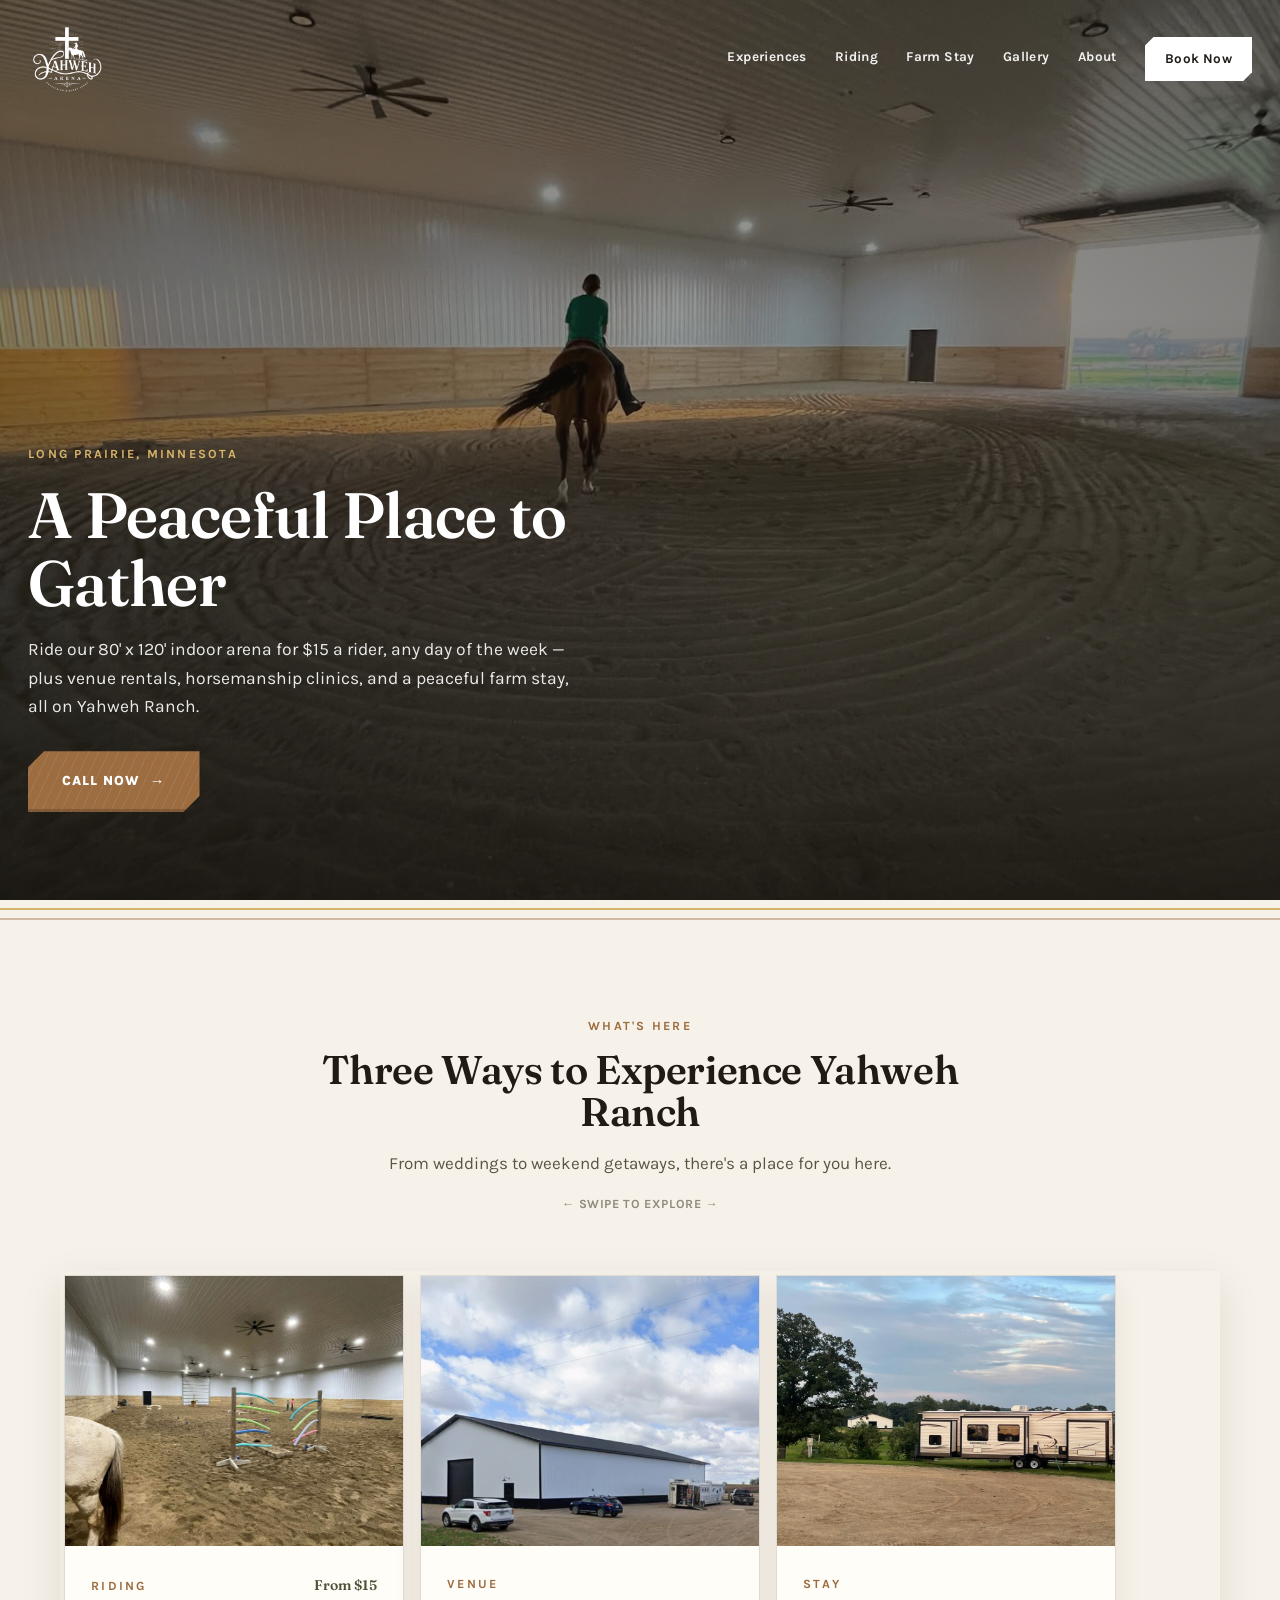
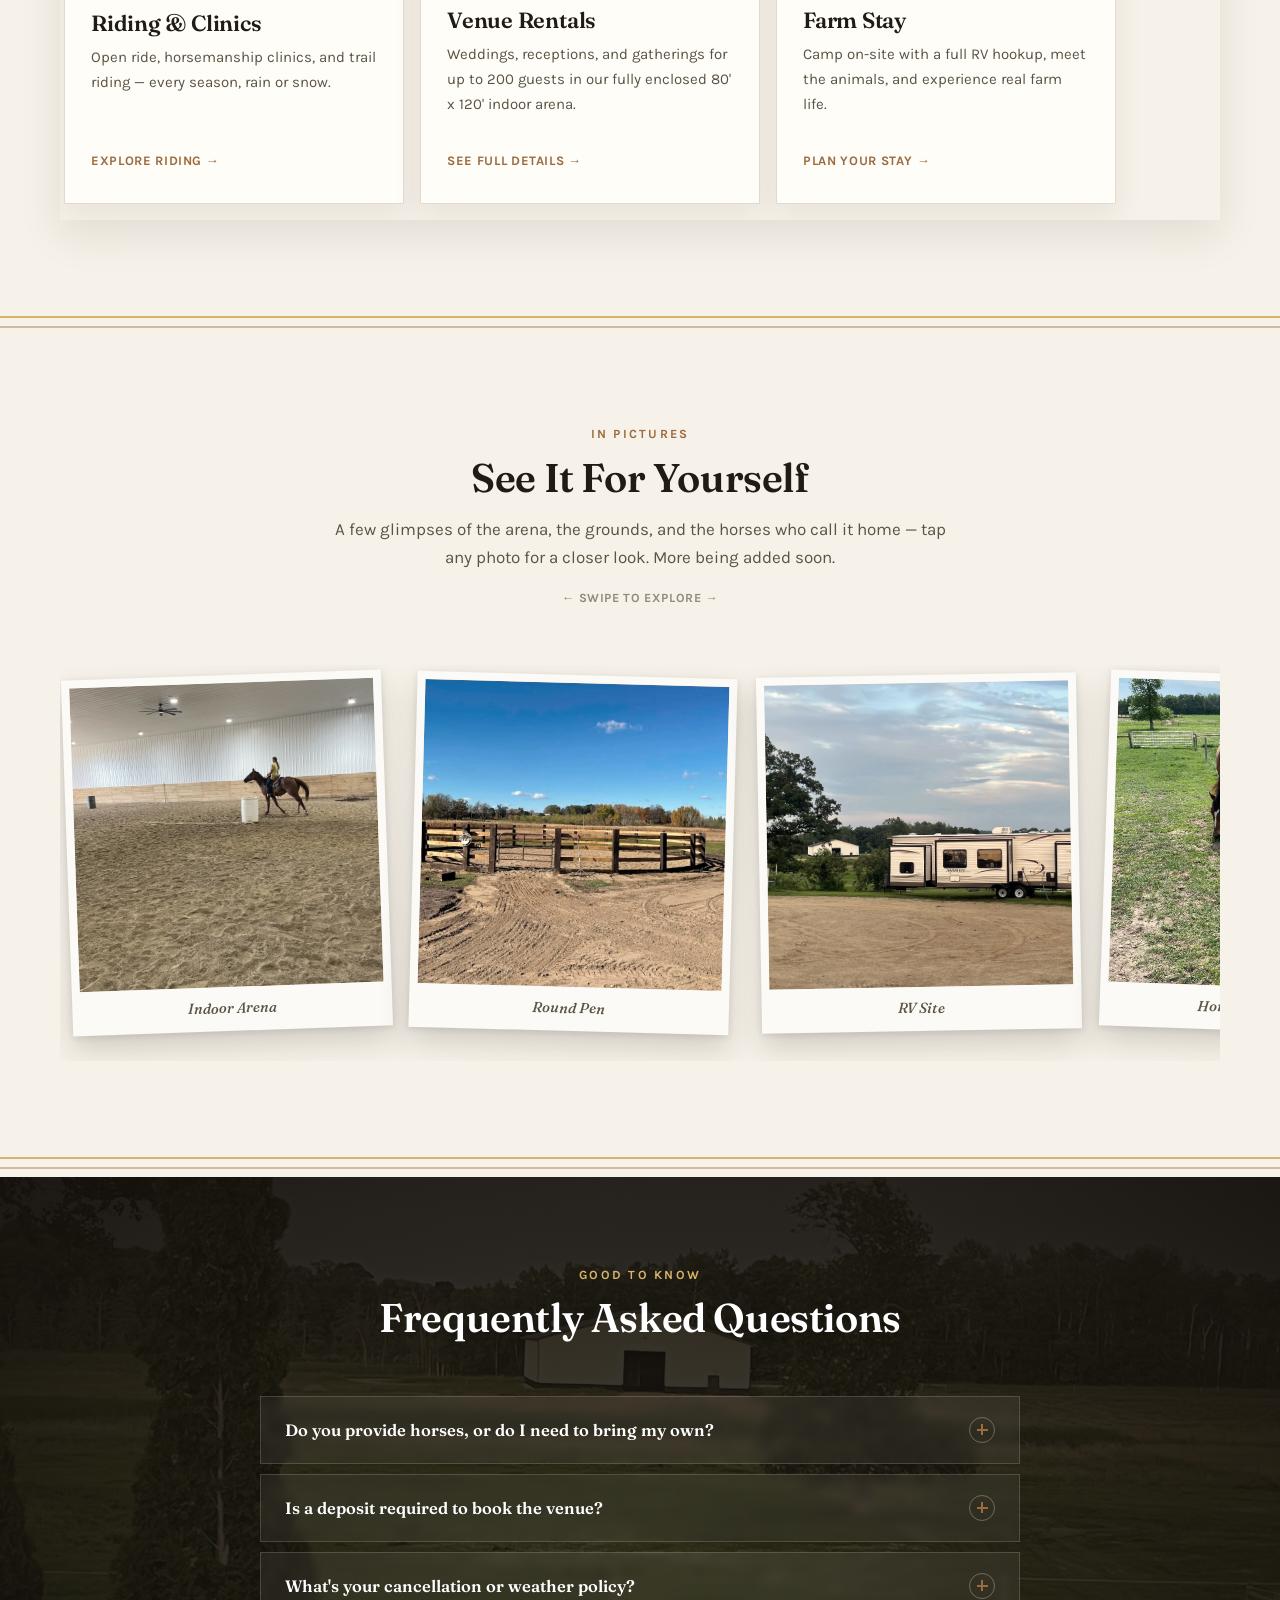
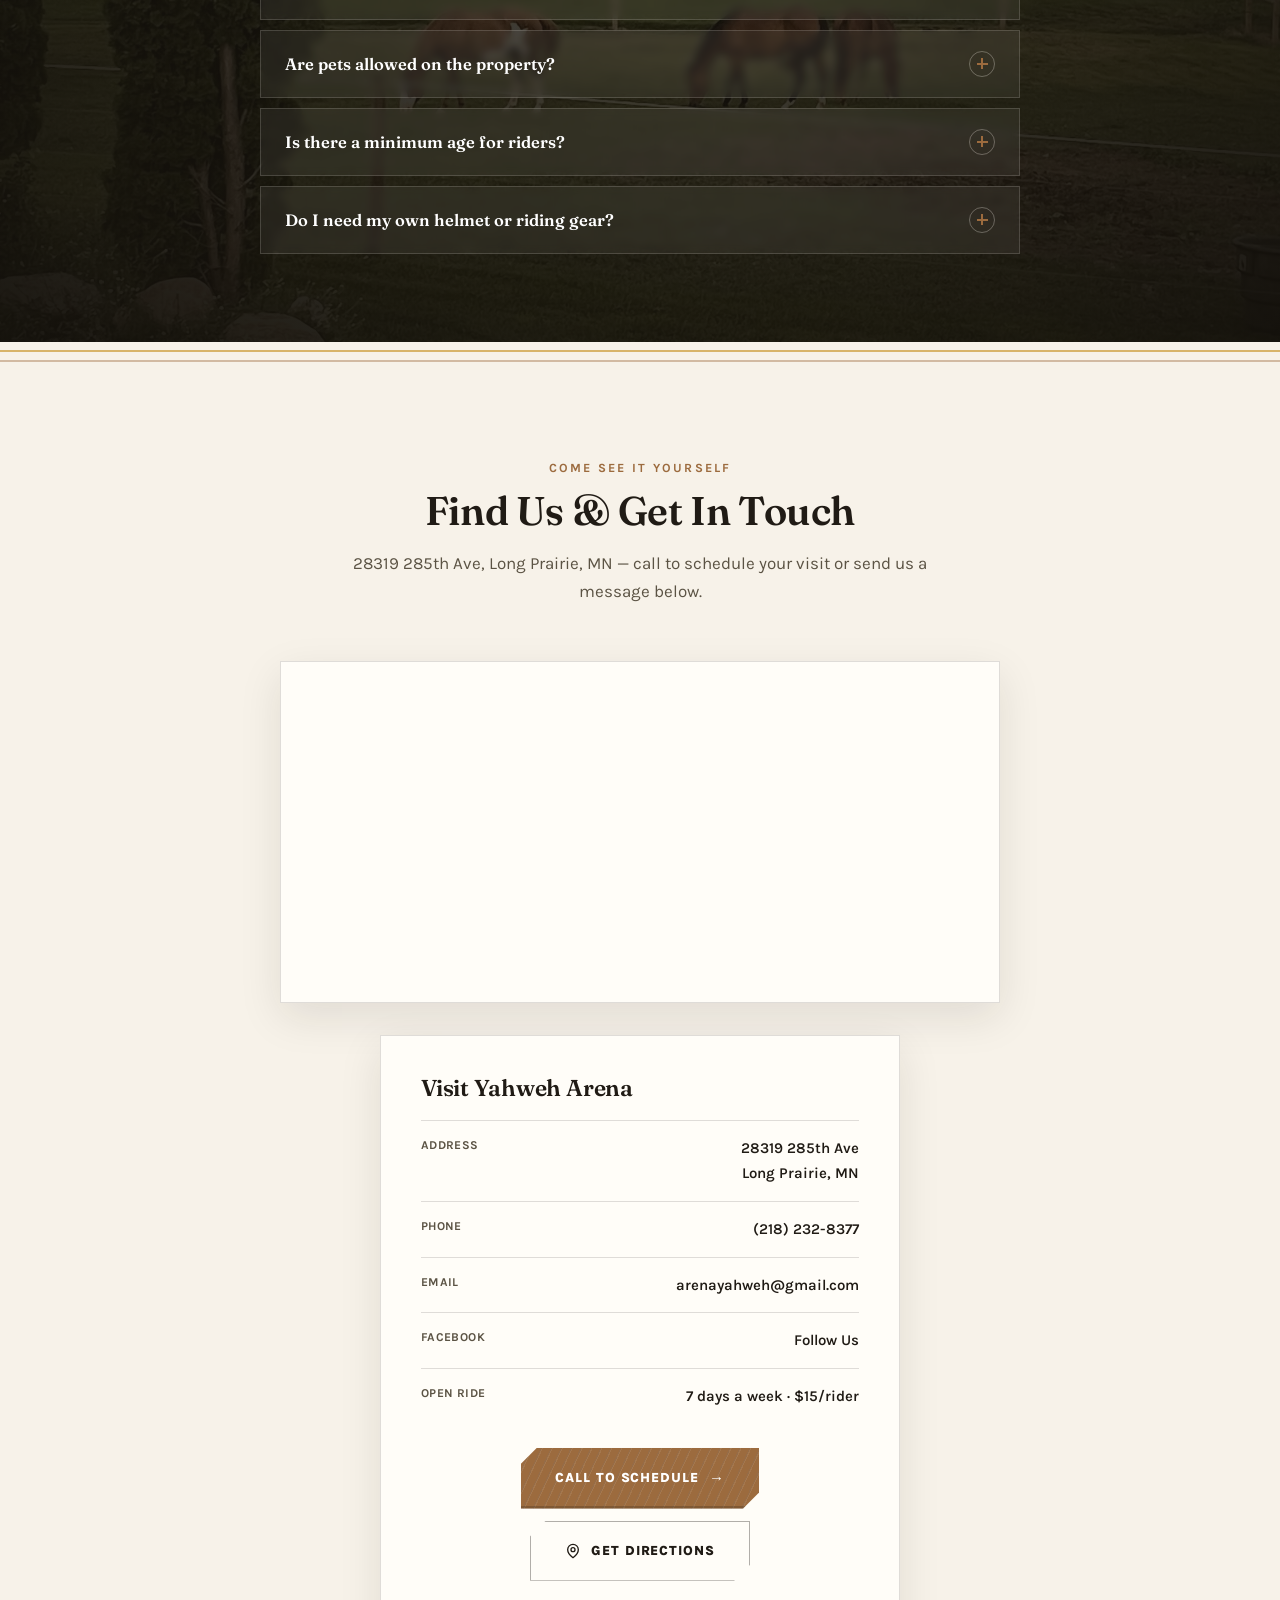
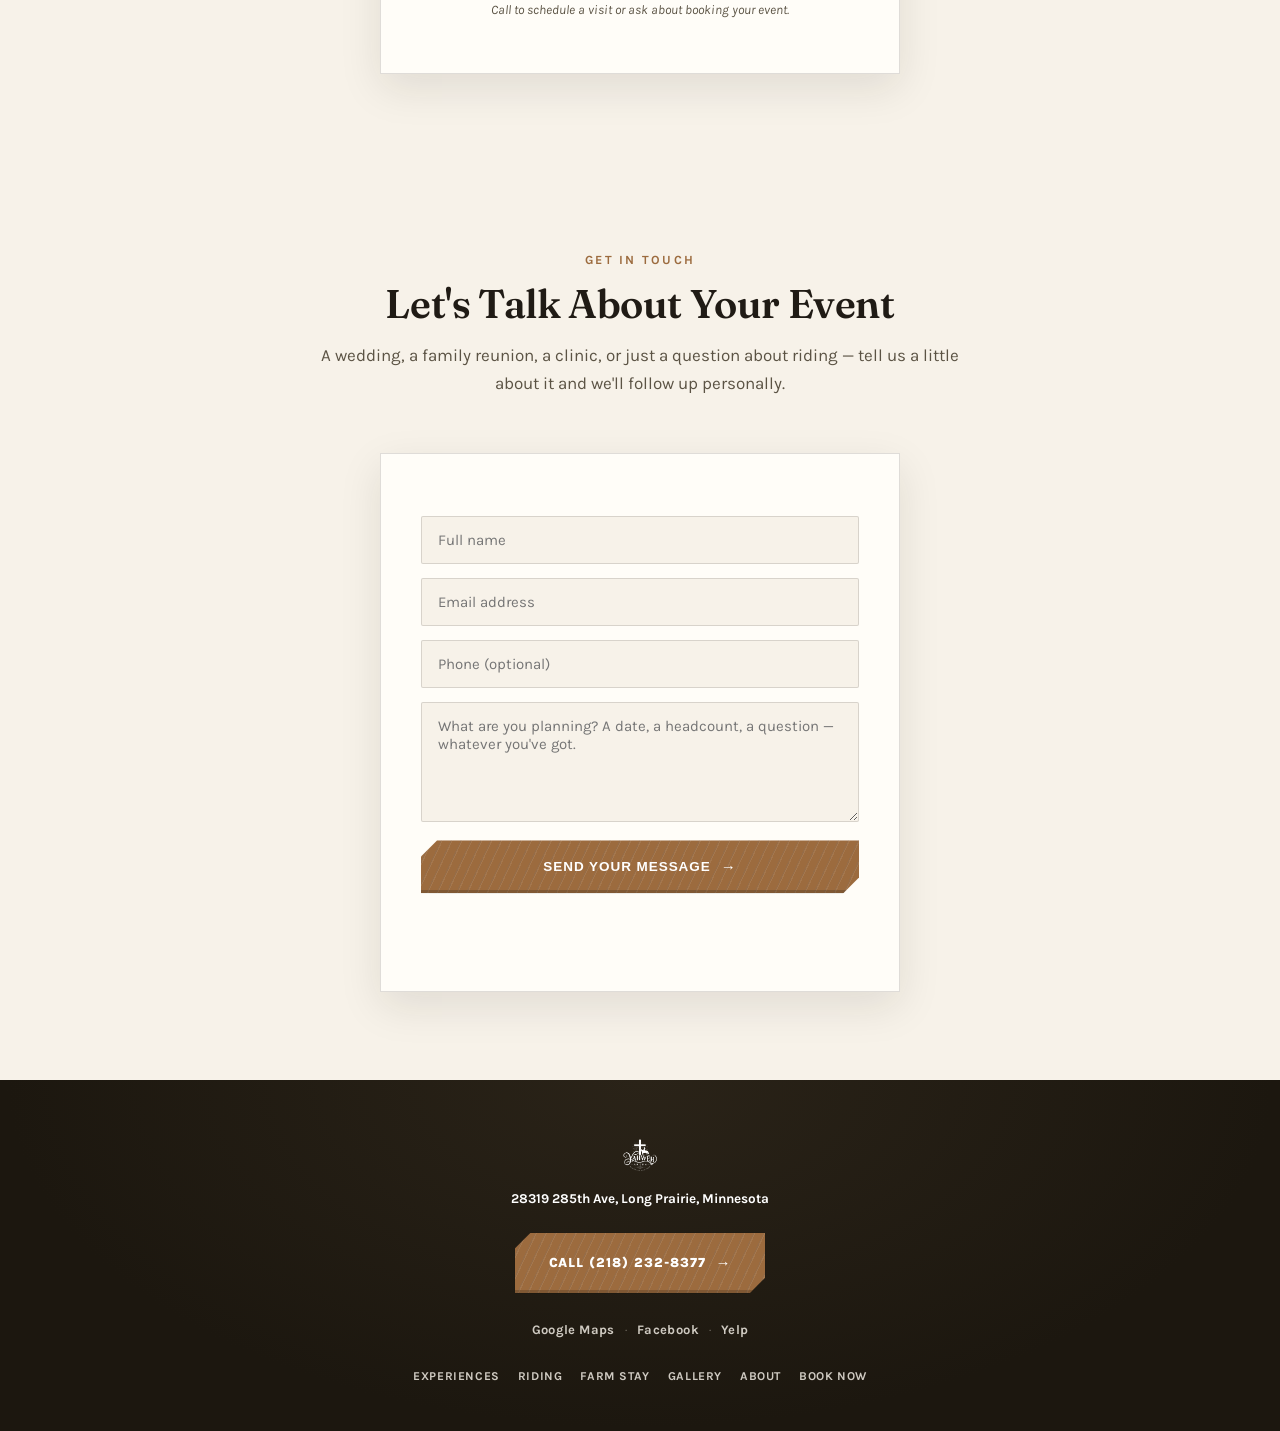
==== commit cf950b89: "Add files via upload" ====
--- a/index.html
+++ b/index.html
@@ -75,7 +75,7 @@
 
 <div class="mobile-nav" id="mobileNav">
   <button type="button" id="navCloseBtn" class="nav-close-btn" aria-label="Close menu">✕</button>
-  <img class="mobile-nav-logo" src="1000023288.png" alt="Yahweh Arena">
+  <a href="/"><img class="mobile-nav-logo" src="1000023288.png" alt="Yahweh Arena"></a>
   <a href="#experiences">Experiences</a>
   <a href="/riding">Riding</a>
   <a href="/stay">Farm Stay</a>
@@ -88,7 +88,7 @@
 <section class="hero">
   <div class="hero-slideshow">
     <img class="hero-img photo hero-slide active" src="indoor-arena-wide-shot.jpg" alt="A rider loping across the indoor arena at Yahweh Arena">
-    <img class="hero-img photo hero-slide" src="arena-building-golden-hour.webp" alt="The arena building at Yahweh Ranch lit by golden hour light">
+    <img class="hero-img photo hero-slide" src="1000023089.jpg" alt="Horses grazing in the pasture with the barn in the background at Yahweh Ranch">
     <img class="hero-img photo hero-slide" src="1000023093.jpg" alt="RV parked on site at Yahweh Ranch at dusk">
     <img class="hero-img photo hero-slide" src="horse-and-dog-pasture.jpg" alt="A horse and the farm dog together in the pasture at Yahweh Ranch">
   </div>
@@ -96,10 +96,9 @@
   <div class="hero-content">
     <div class="eyebrow">Long Prairie, Minnesota</div>
     <h1>A Peaceful Place to Gather</h1>
-    <p>Ride year-round in our 80' x 120' indoor arena on Yahweh Ranch — plus venue rentals, horsemanship clinics, and a peaceful farm stay, all in one place.</p>
+    <p>Ride our 80' x 120' indoor arena for $15 a rider, any day of the week — plus venue rentals, horsemanship clinics, and a peaceful farm stay, all on Yahweh Ranch.</p>
     <div class="hero-actions">
-      <a class="btn btn-accent" href="#contact">Plan Your Visit</a>
-      <a class="price-pill" href="/riding"><strong>$15</strong> Open Ride / Rider</a>
+      <a class="btn btn-accent" href="tel:+12182328377">Call Now</a>
     </div>
   </div>
 </section>
--- a/styles.css
+++ b/styles.css
@@ -165,15 +165,6 @@
 .hero-content p{color:rgba(255,255,255,0.9); font-size:17.5px; margin-top:18px; max-width:56ch;}
 .hero-actions{display:flex; align-items:center; gap:18px; flex-wrap:wrap; margin-top:30px;}
 .hero-actions .btn{margin-top:0;}
-.price-pill{
-  display:inline-flex; align-items:center; gap:8px;
-  background:rgba(255,255,255,0.1); border:1.5px solid rgba(255,255,255,0.4);
-  backdrop-filter:blur(6px); -webkit-backdrop-filter:blur(6px);
-  color:#fff; text-decoration:none; padding:14px 22px; border-radius:999px;
-  font-size:14px; font-weight:600; transition:background .2s, border-color .2s, transform .2s;
-}
-.price-pill strong{font-family:'Fraunces', serif; font-weight:700; font-size:18px; color:var(--wheat);}
-.price-pill:hover{background:rgba(255,255,255,0.18); border-color:var(--wheat); transform:translateY(-2px);}
 
 /* ---------- FENCE DIVIDER ---------- */
 .fence{width:100%; height:28px; display:block;}
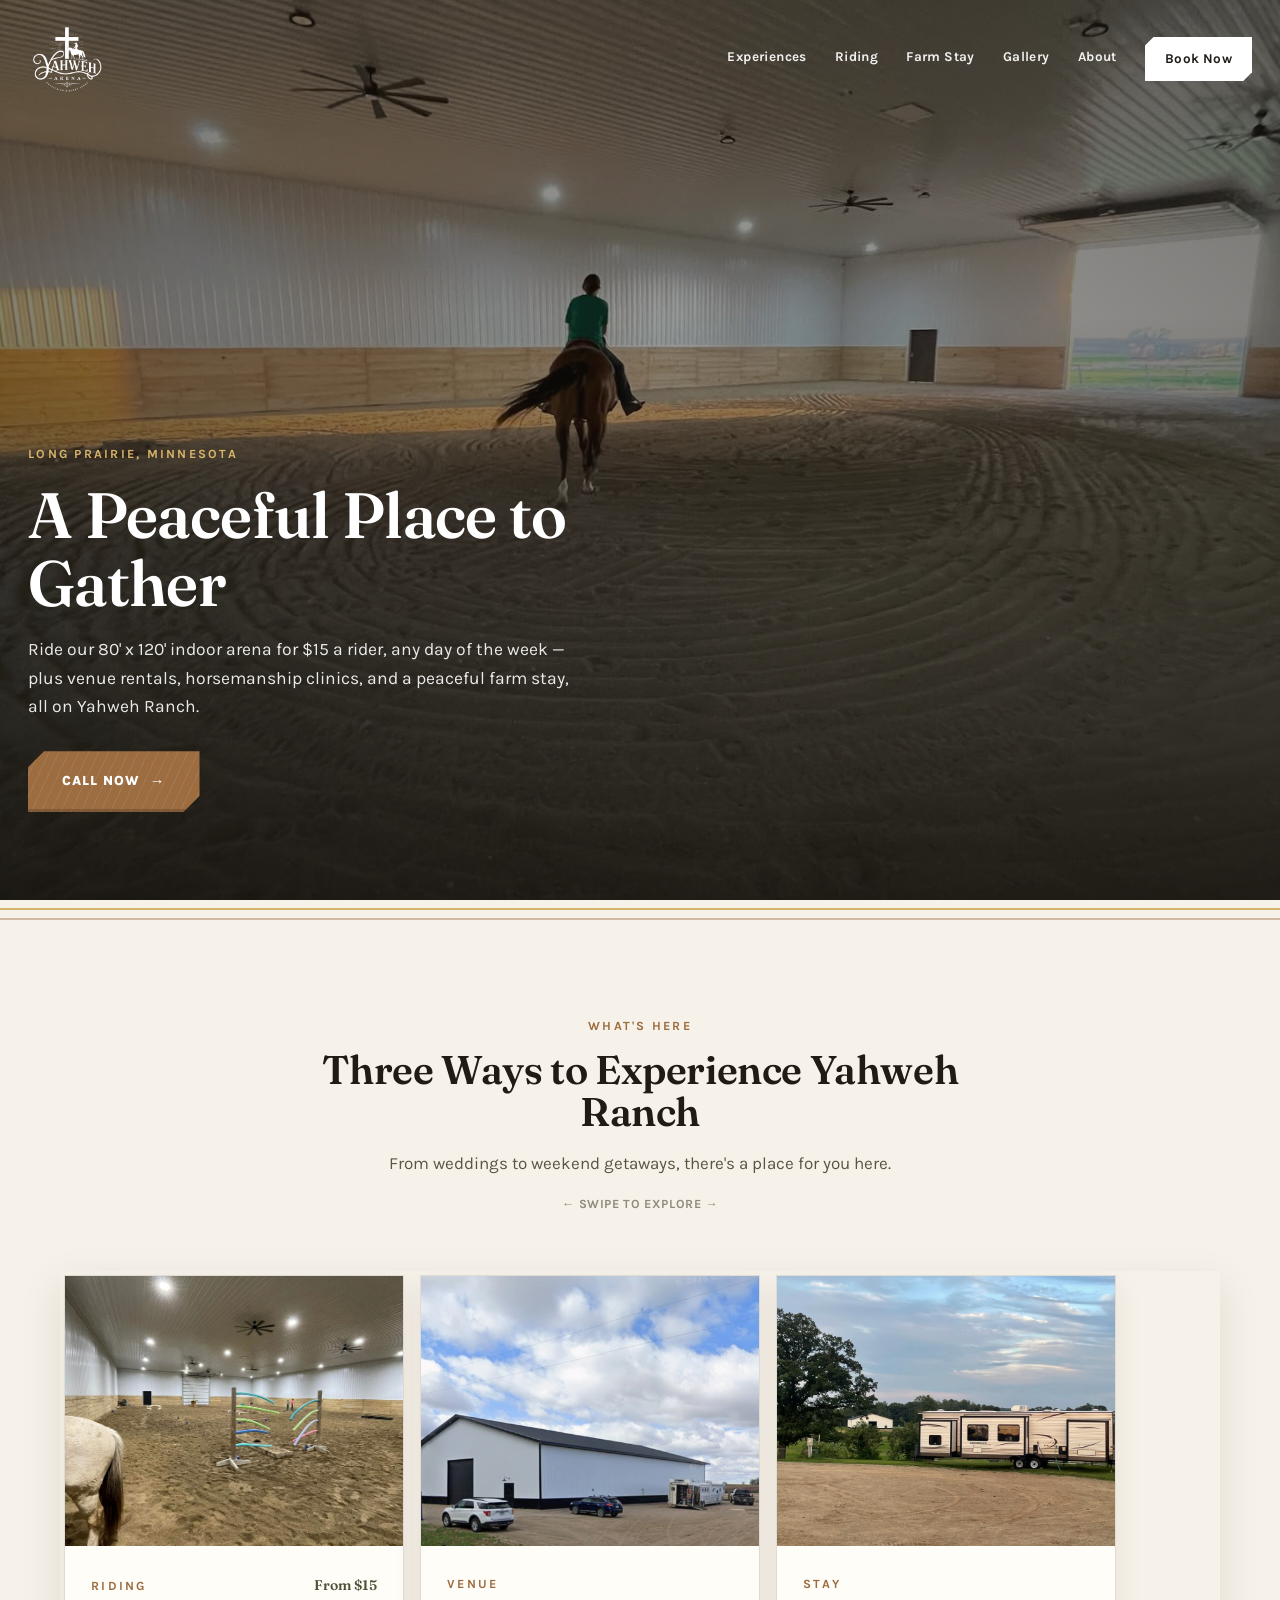
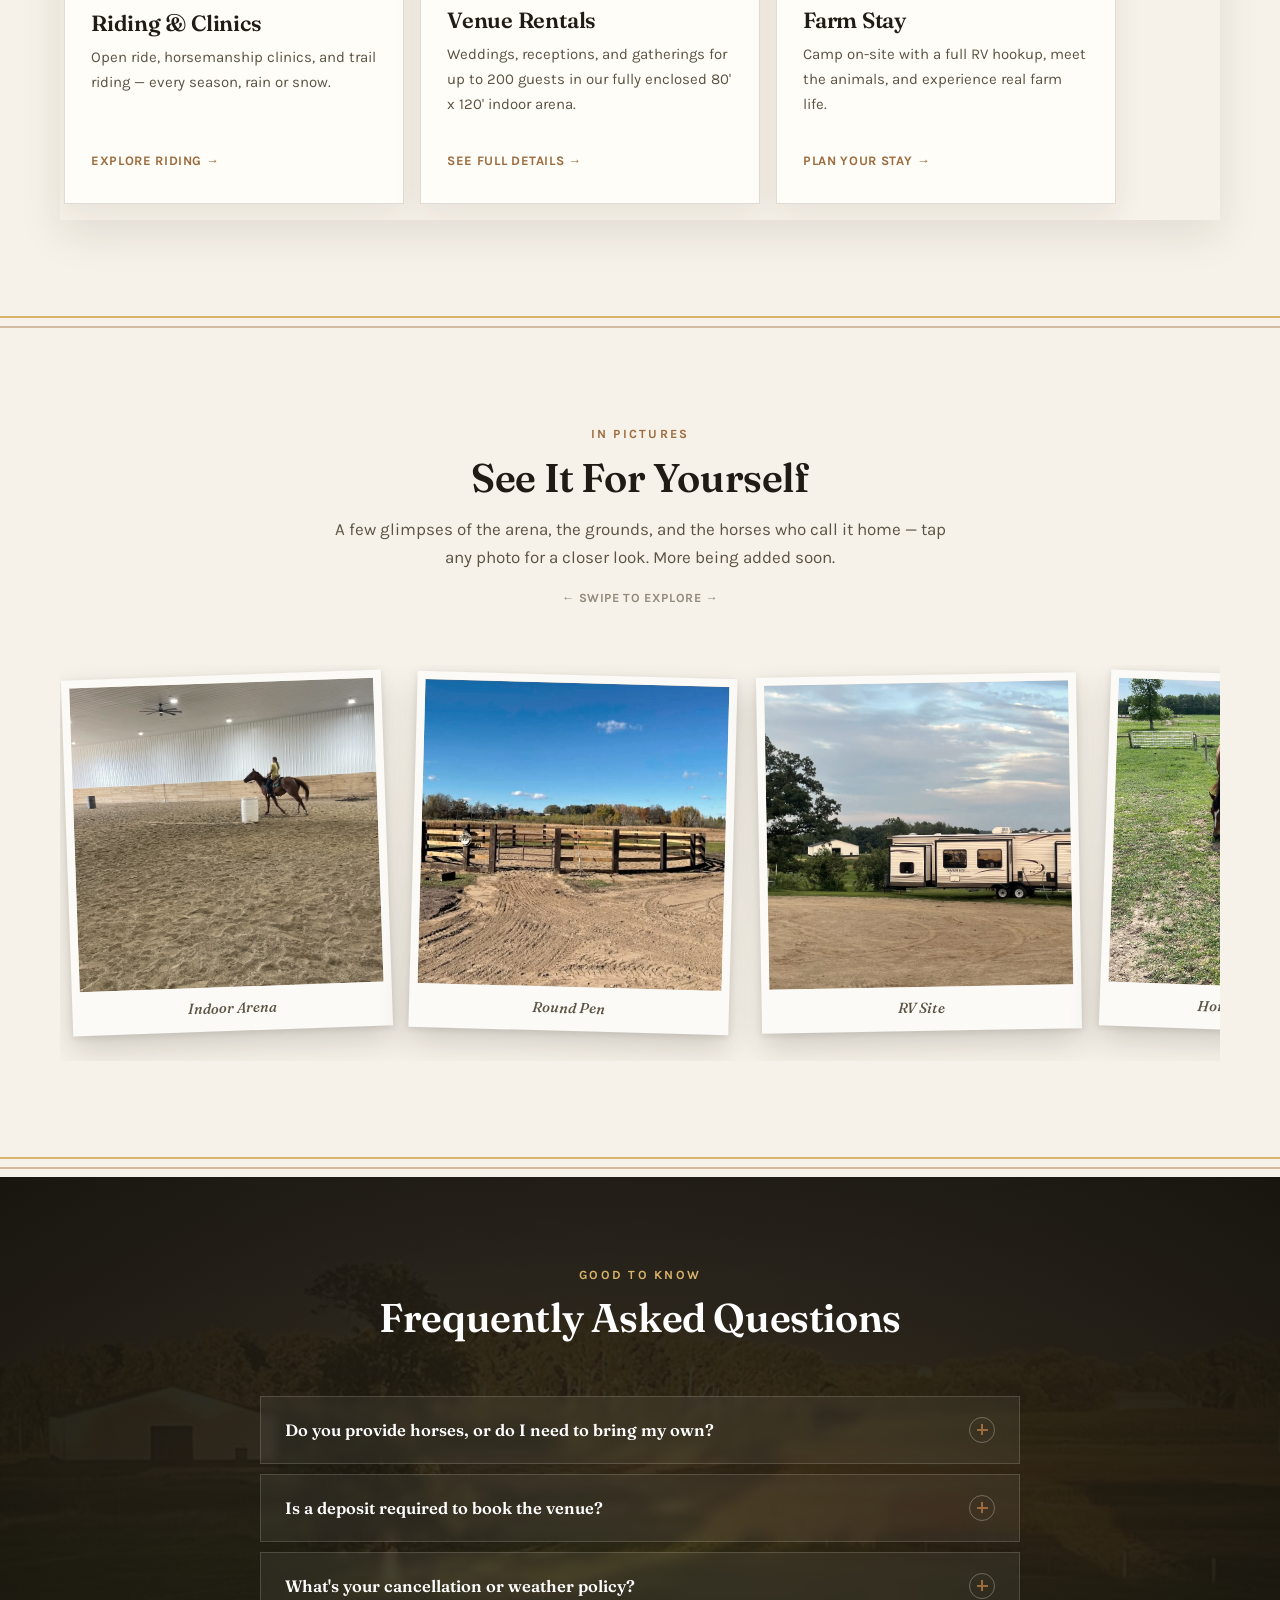
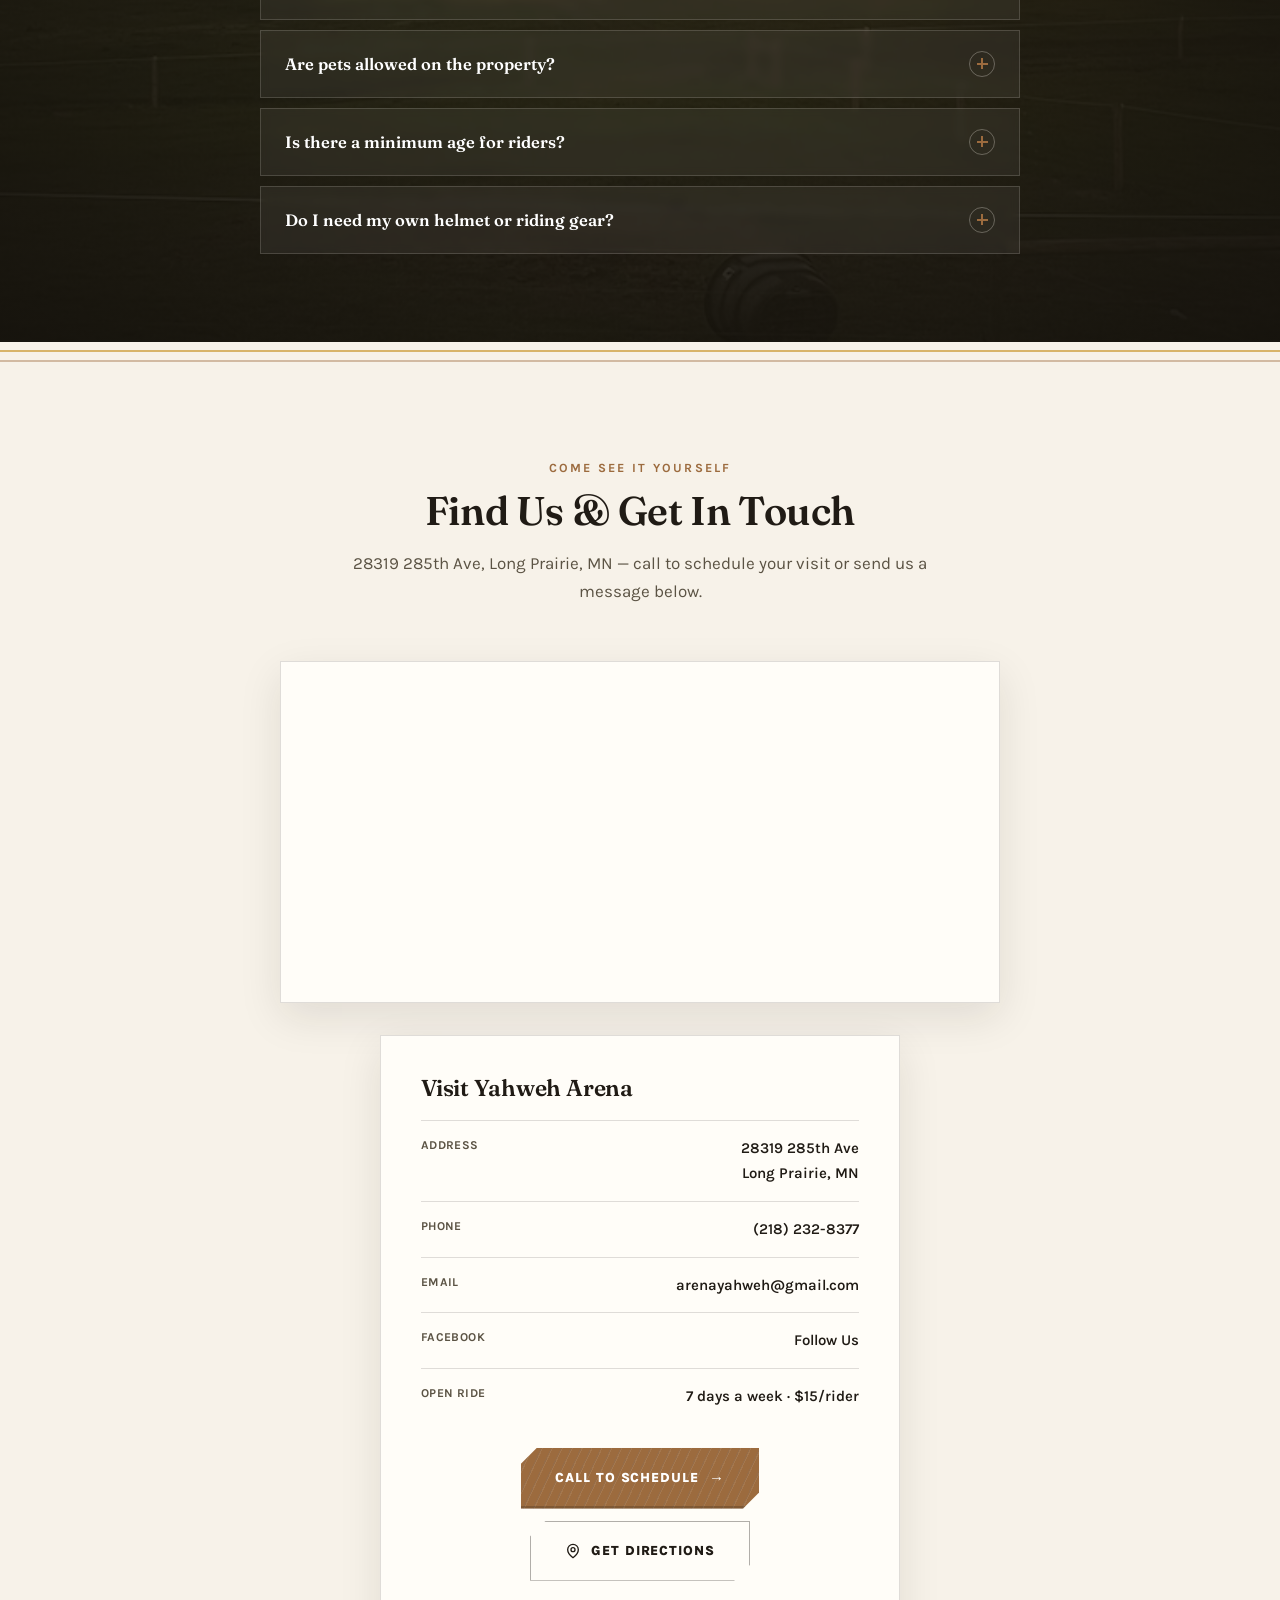
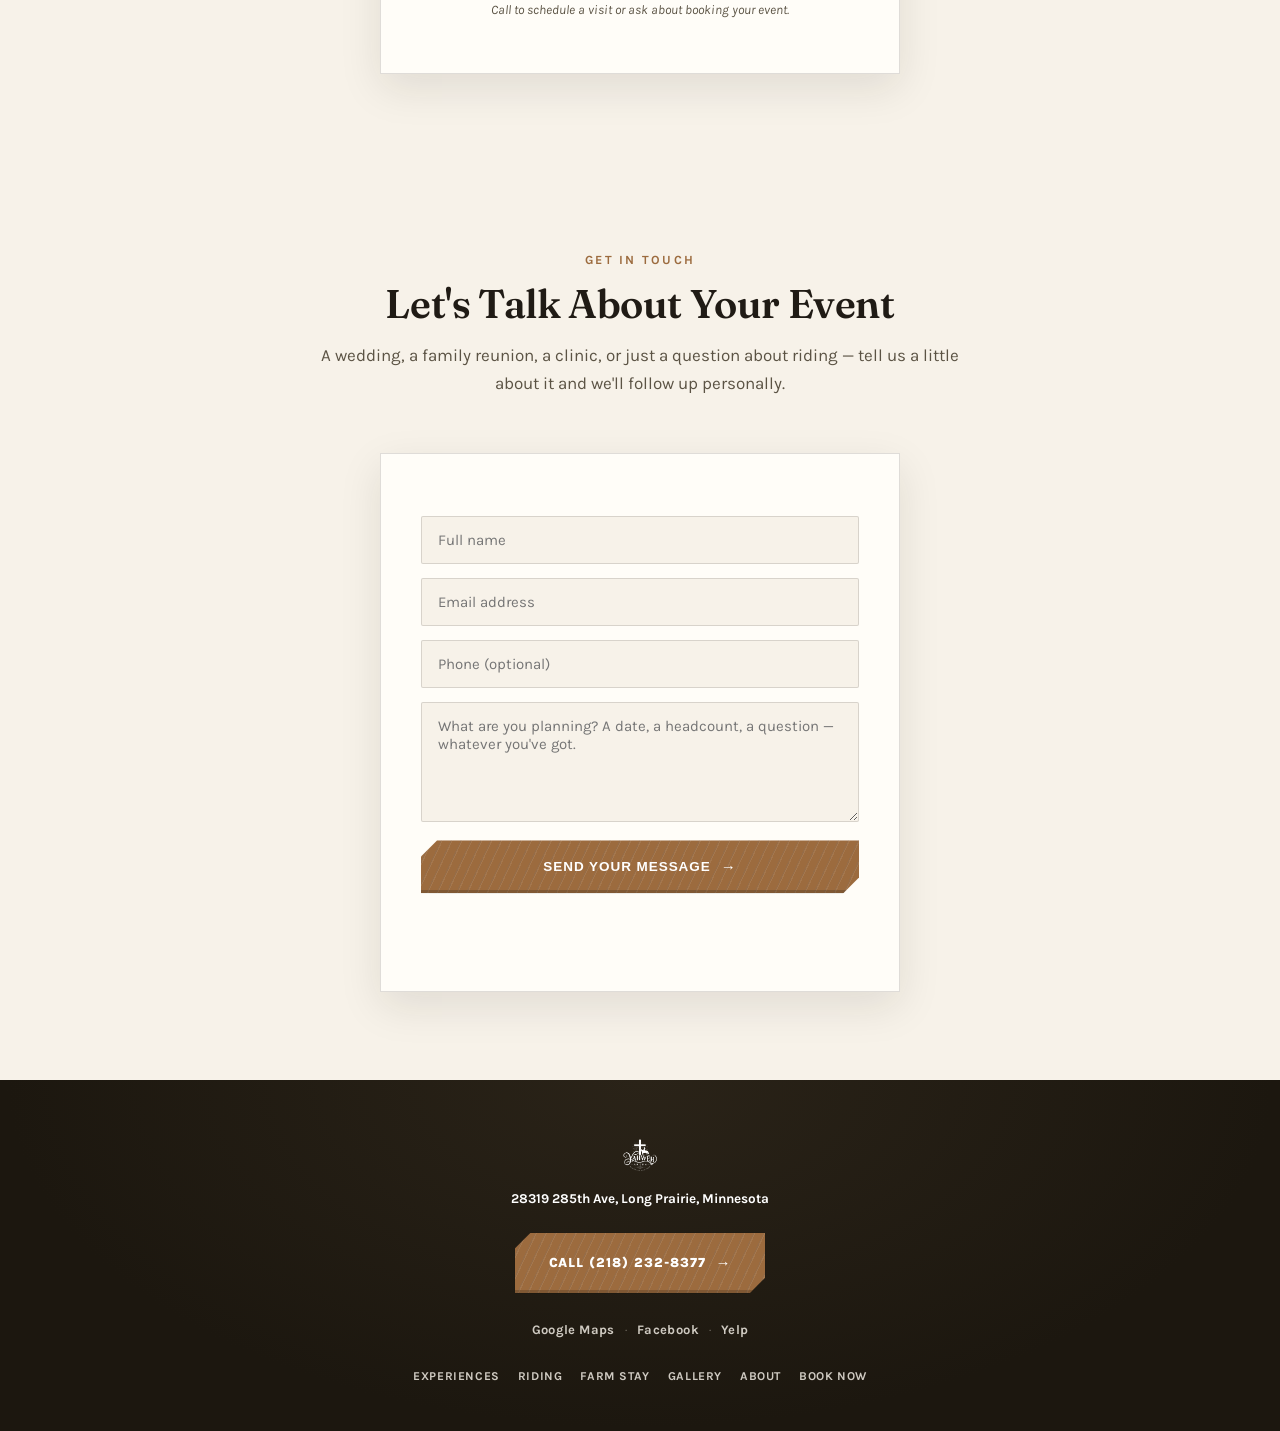
==== commit 7f513d89: "Add files via upload" ====
--- a/index.html
+++ b/index.html
@@ -193,7 +193,7 @@
 
 <!-- FAQ -->
 <section class="content faq-dark" id="faq">
-  <img class="section-bg-photo" src="1000023089.jpg" alt="" aria-hidden="true">
+  <img class="section-bg-photo" src="arena-building-golden-hour.webp" alt="" aria-hidden="true">
   <div class="section-bg-overlay"></div>
   <div class="section-head">
     <div class="eyebrow">Good to Know</div>
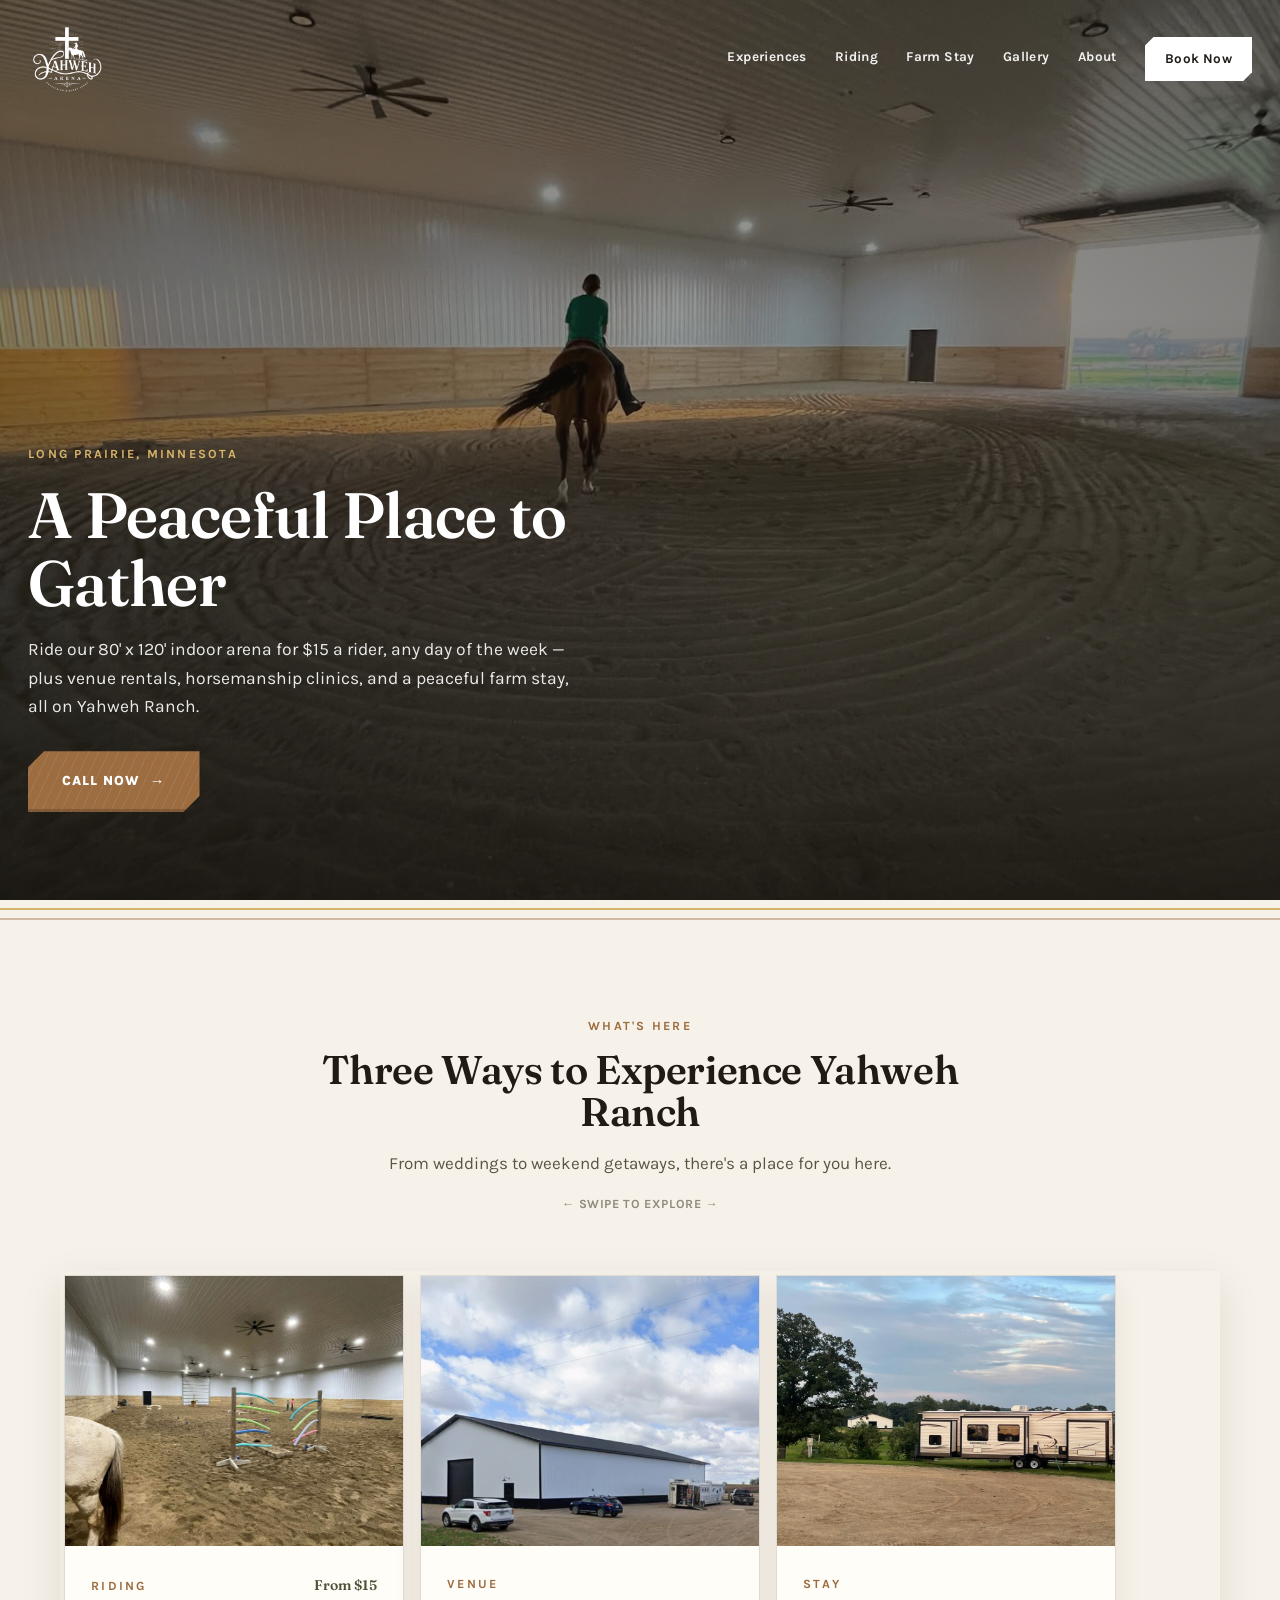
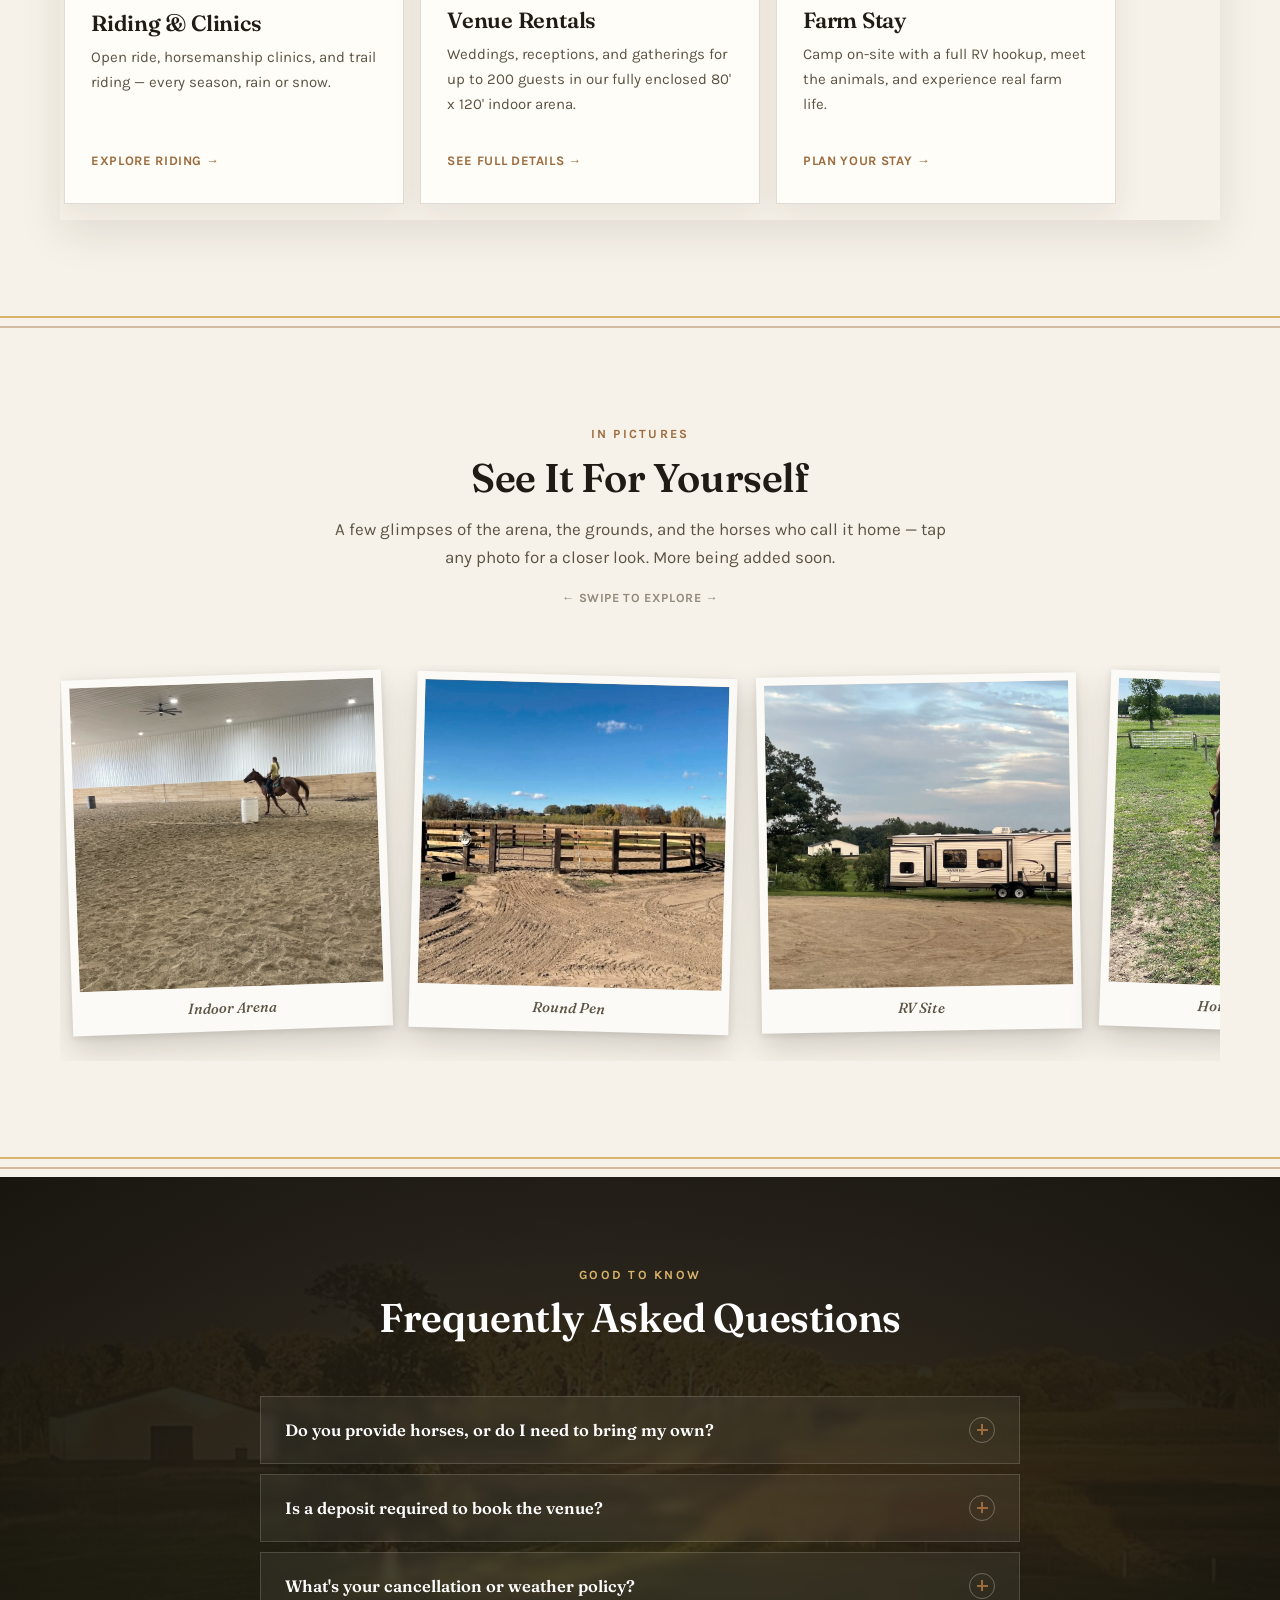
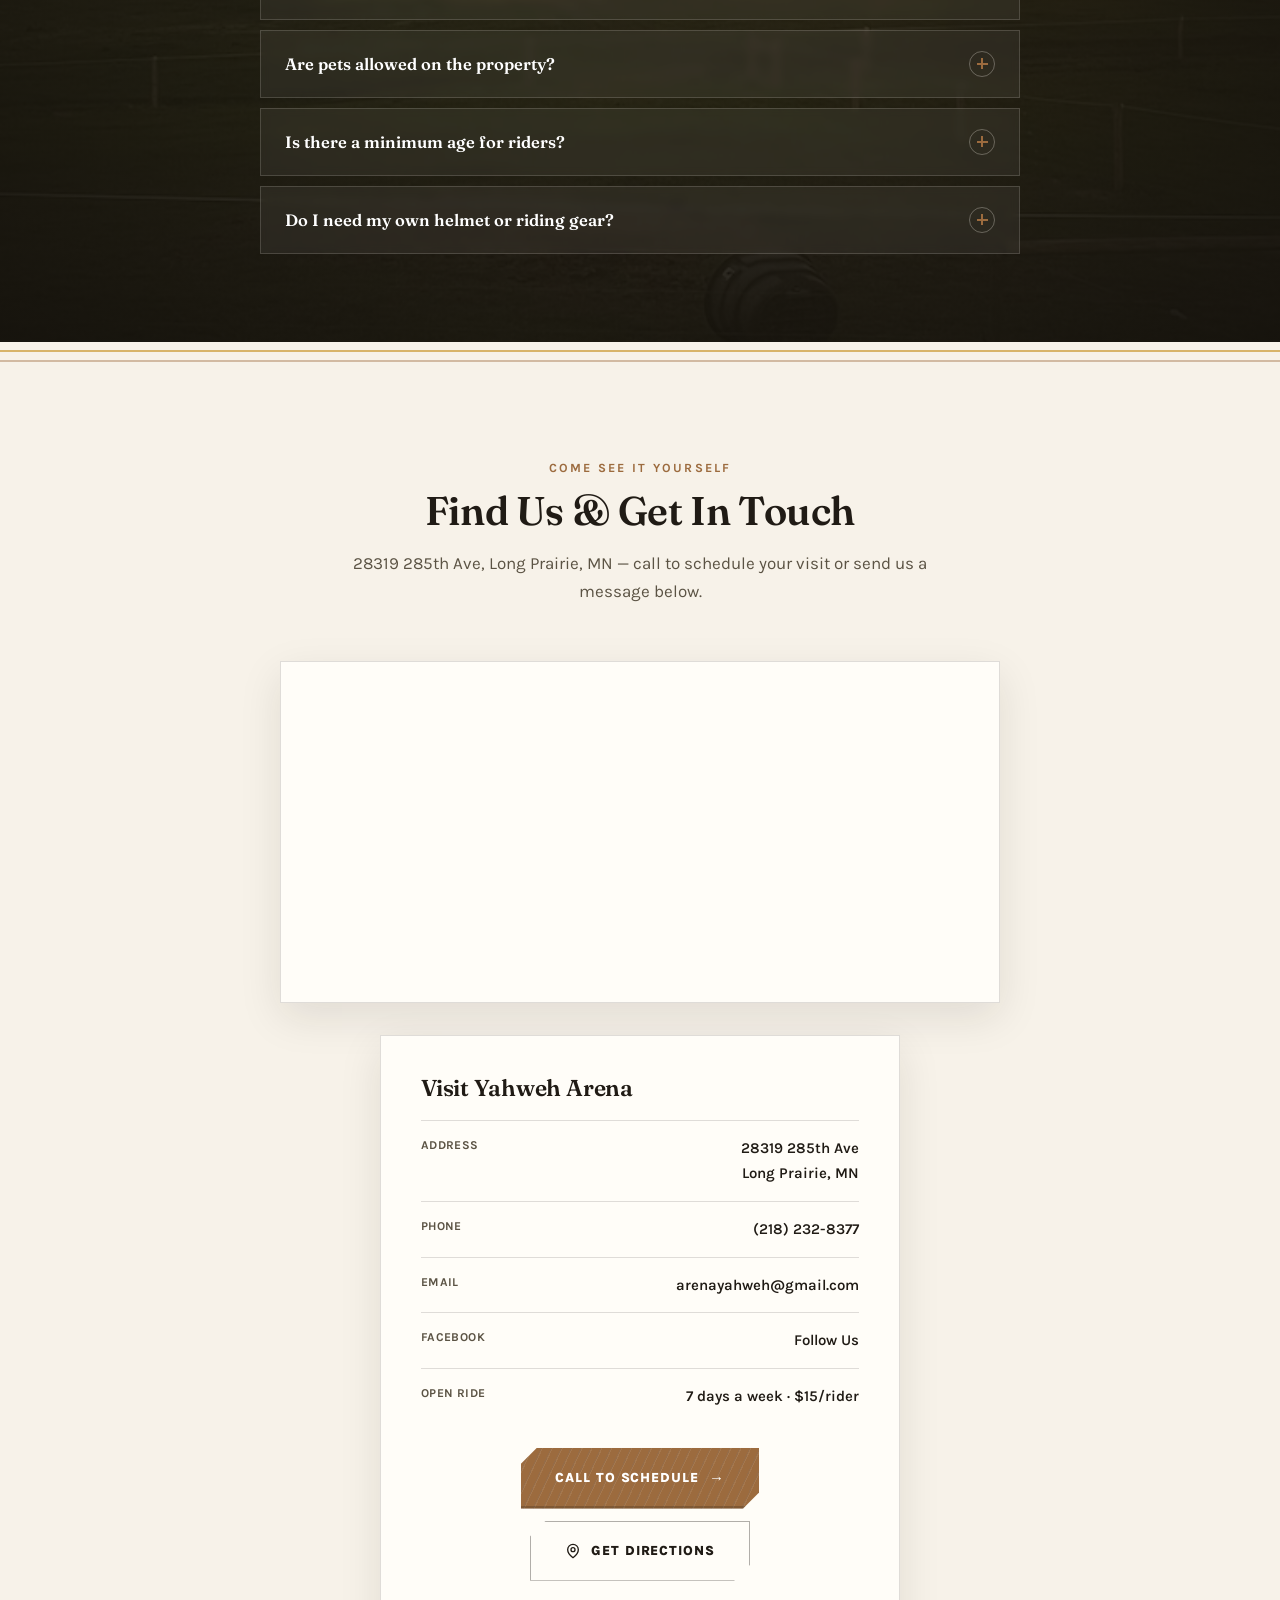
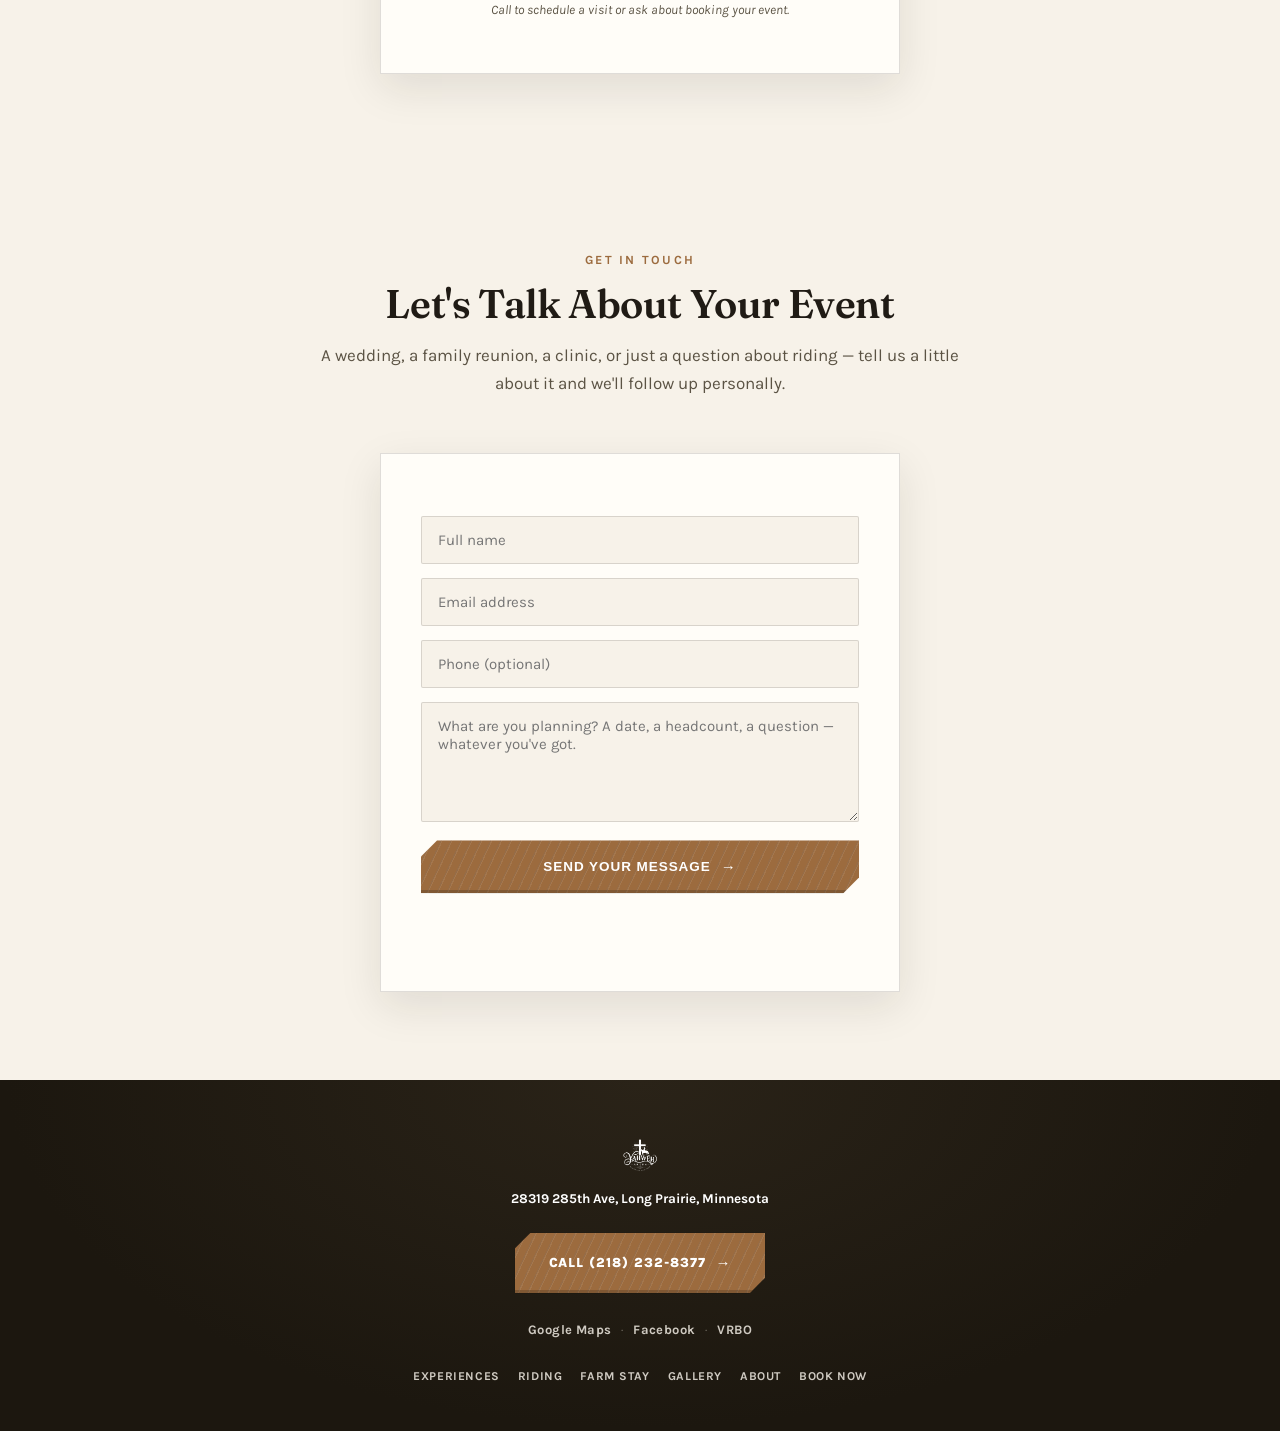
==== commit b21b38f6: "Add files via upload" ====
--- a/index.html
+++ b/index.html
@@ -297,7 +297,7 @@
     <span>·</span>
     <a href="https://www.facebook.com/share/1akdEZ5ze8/" target="_blank" rel="noopener">Facebook</a>
     <span>·</span>
-    <a href="#" onclick="return false;" aria-disabled="true" title="Yelp link coming soon">Yelp</a>
+    <a href="https://www.vrbo.com/4762434" target="_blank" rel="noopener">VRBO</a>
   </div>
   <nav>
     <a href="#experiences">Experiences</a>
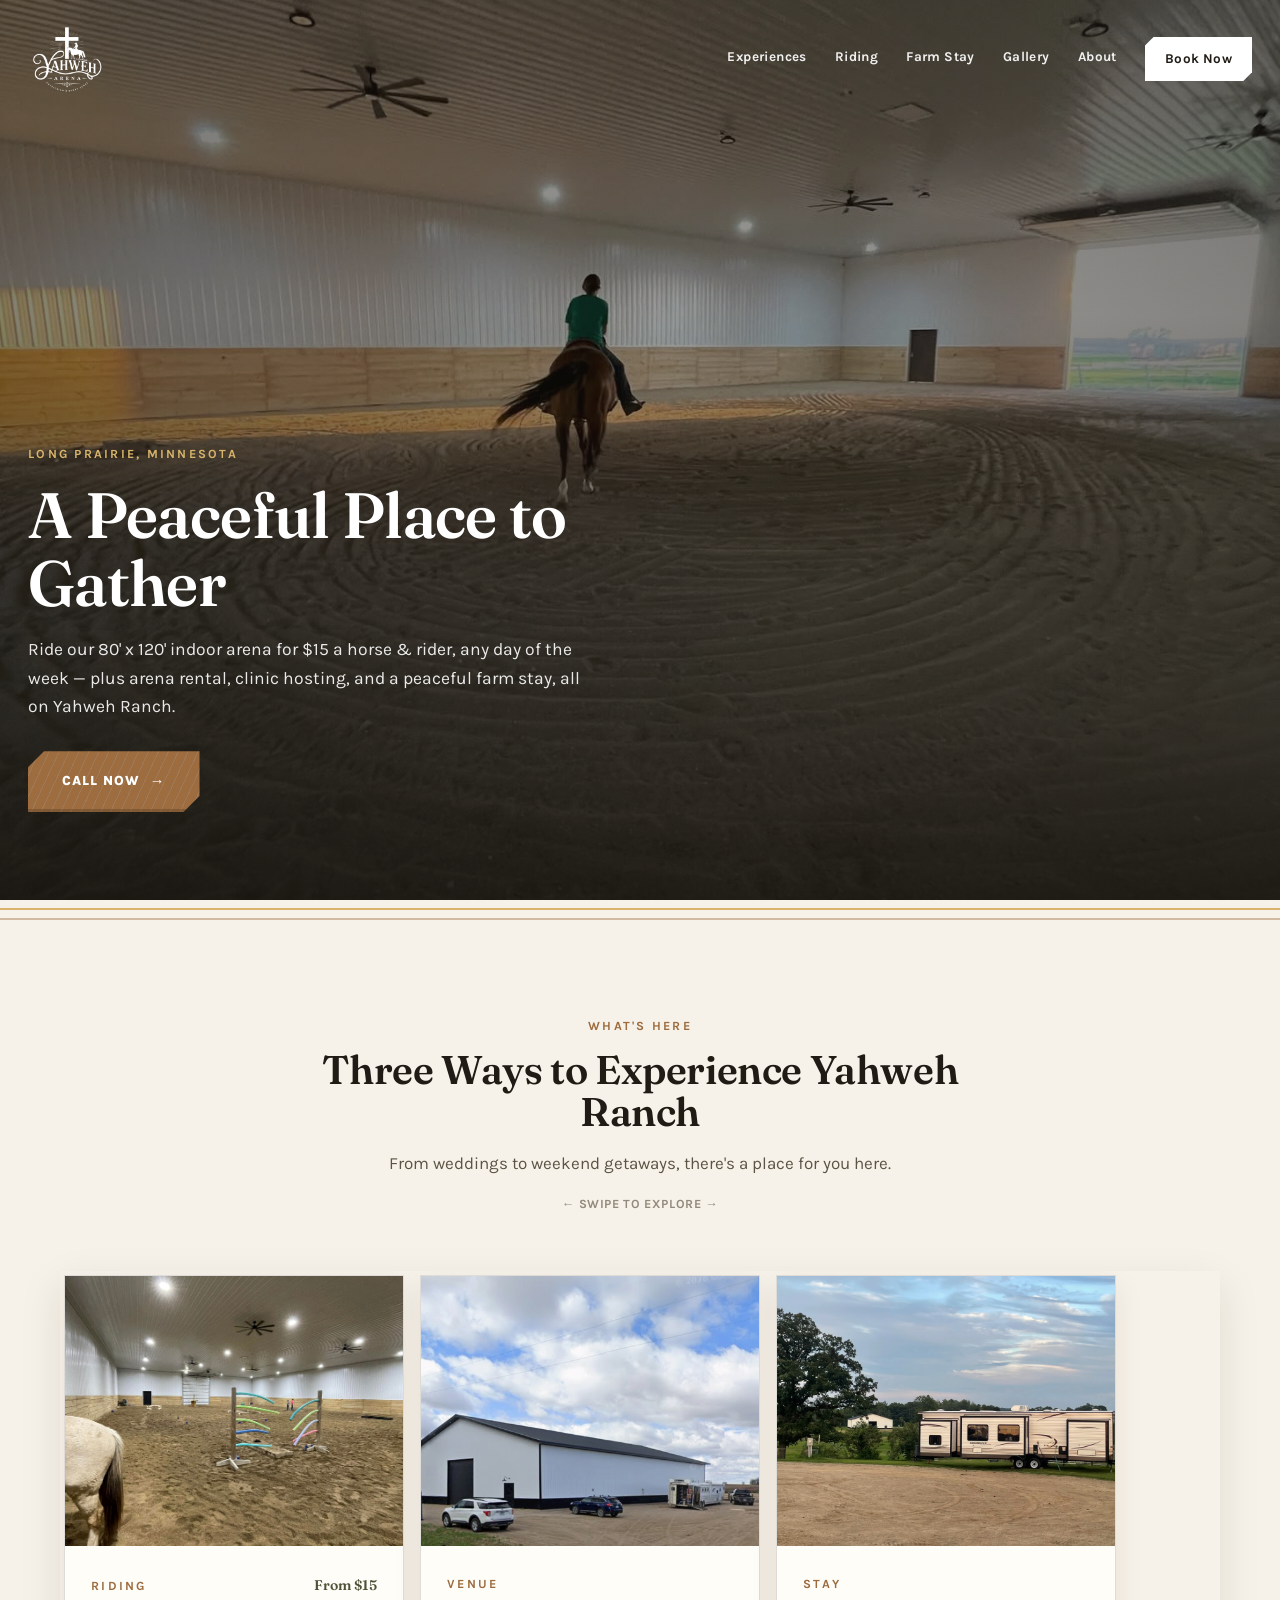
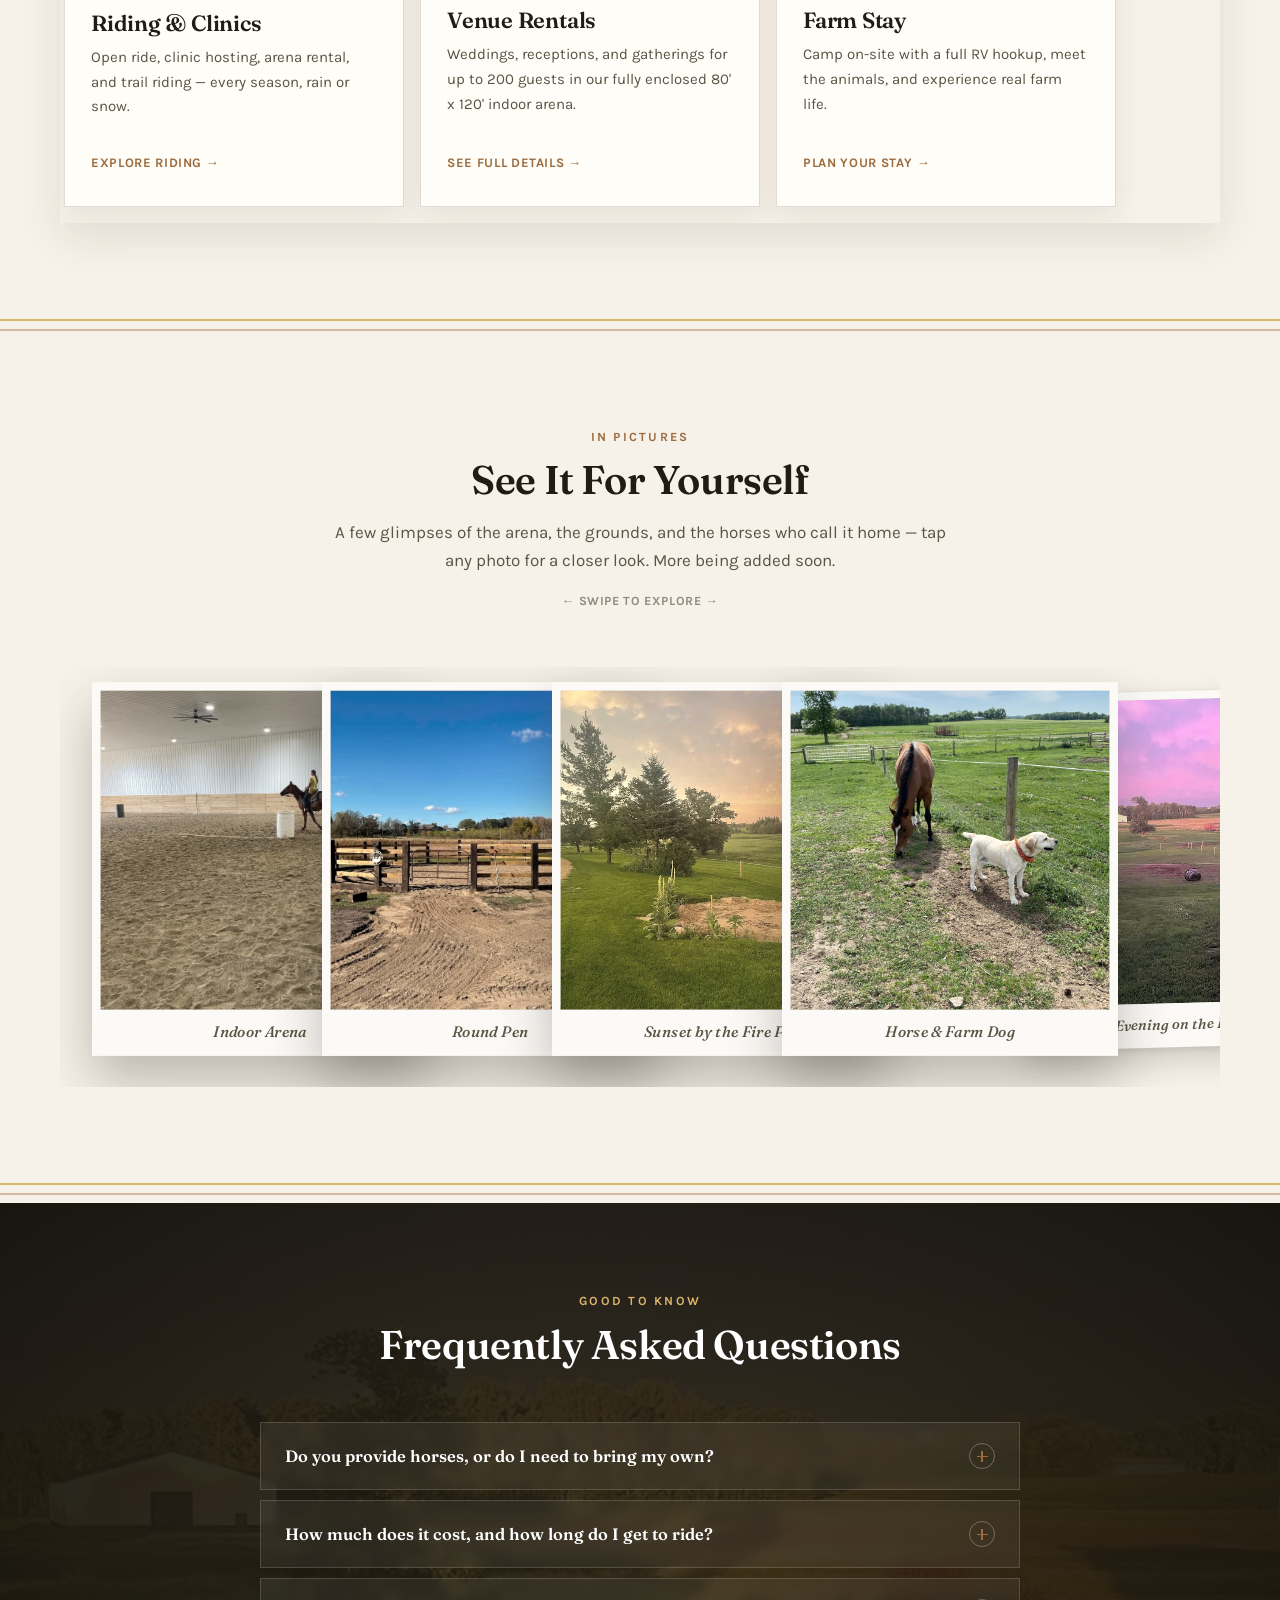
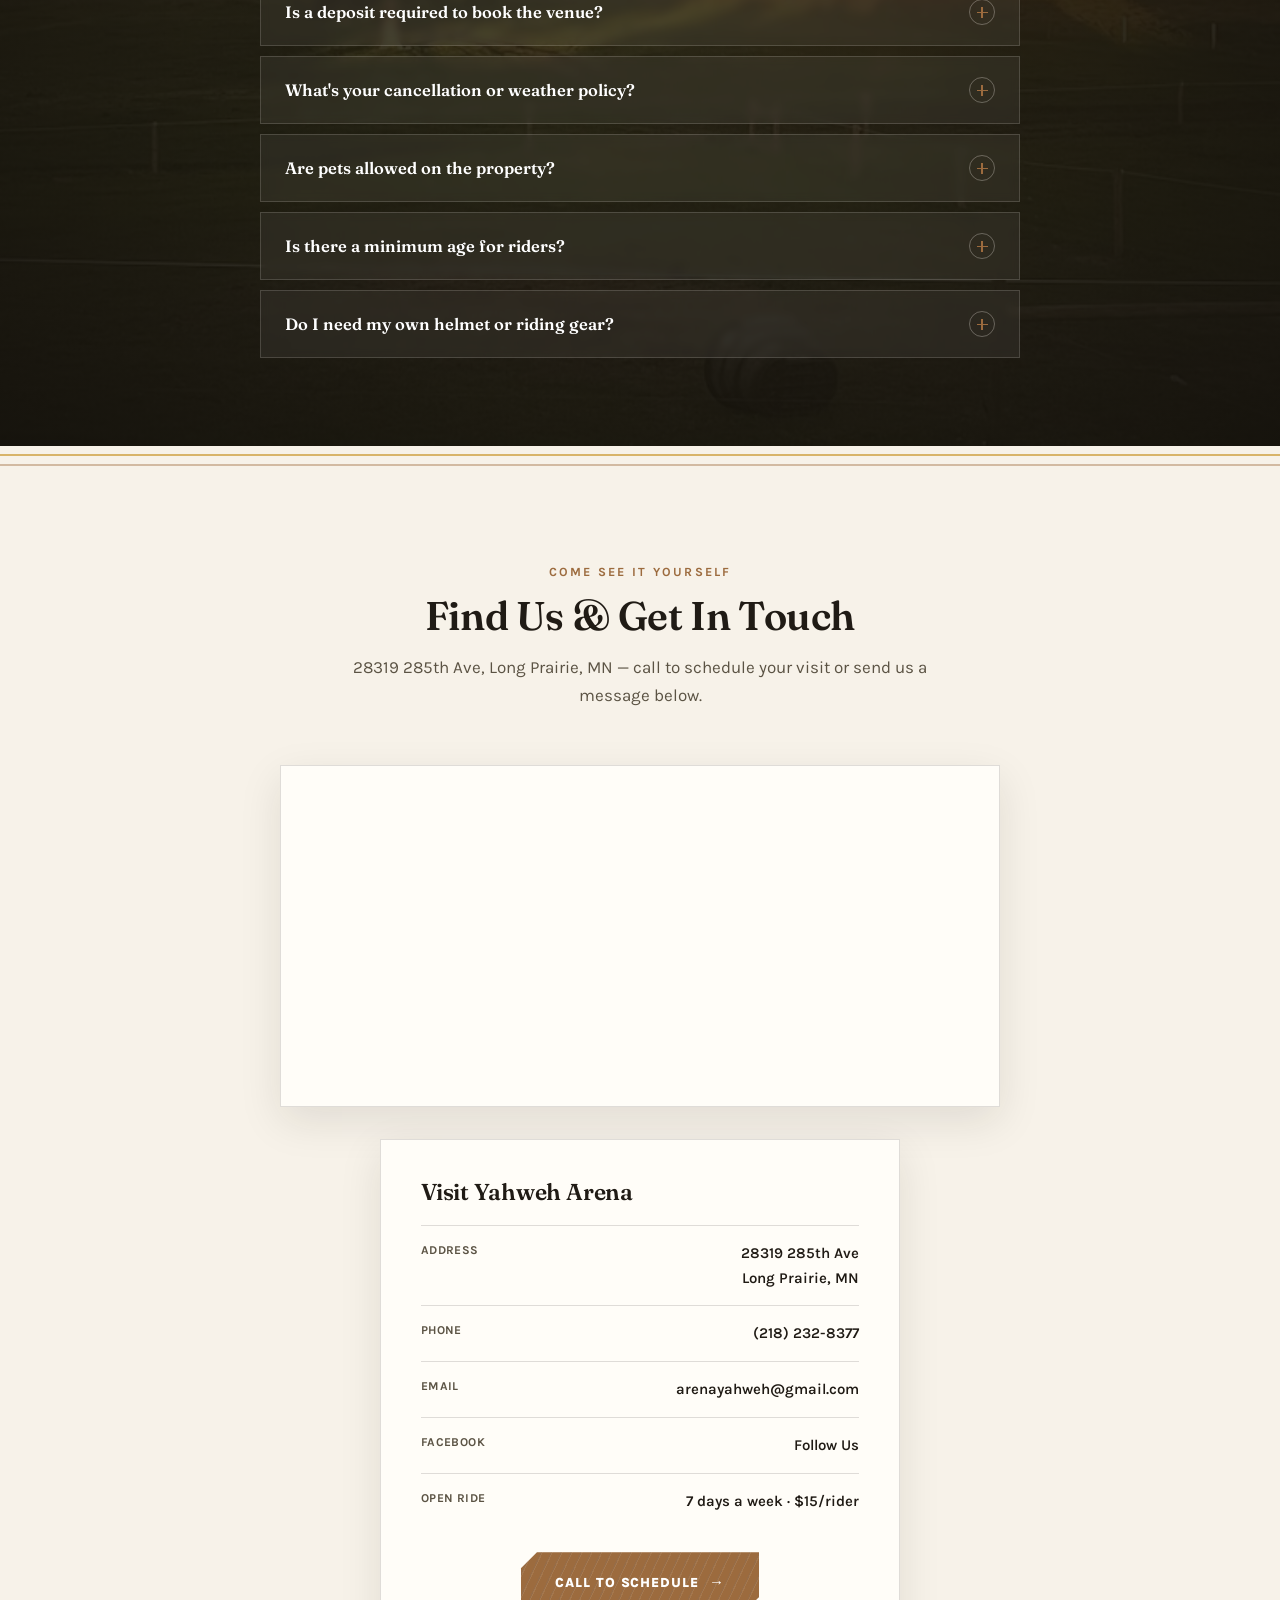
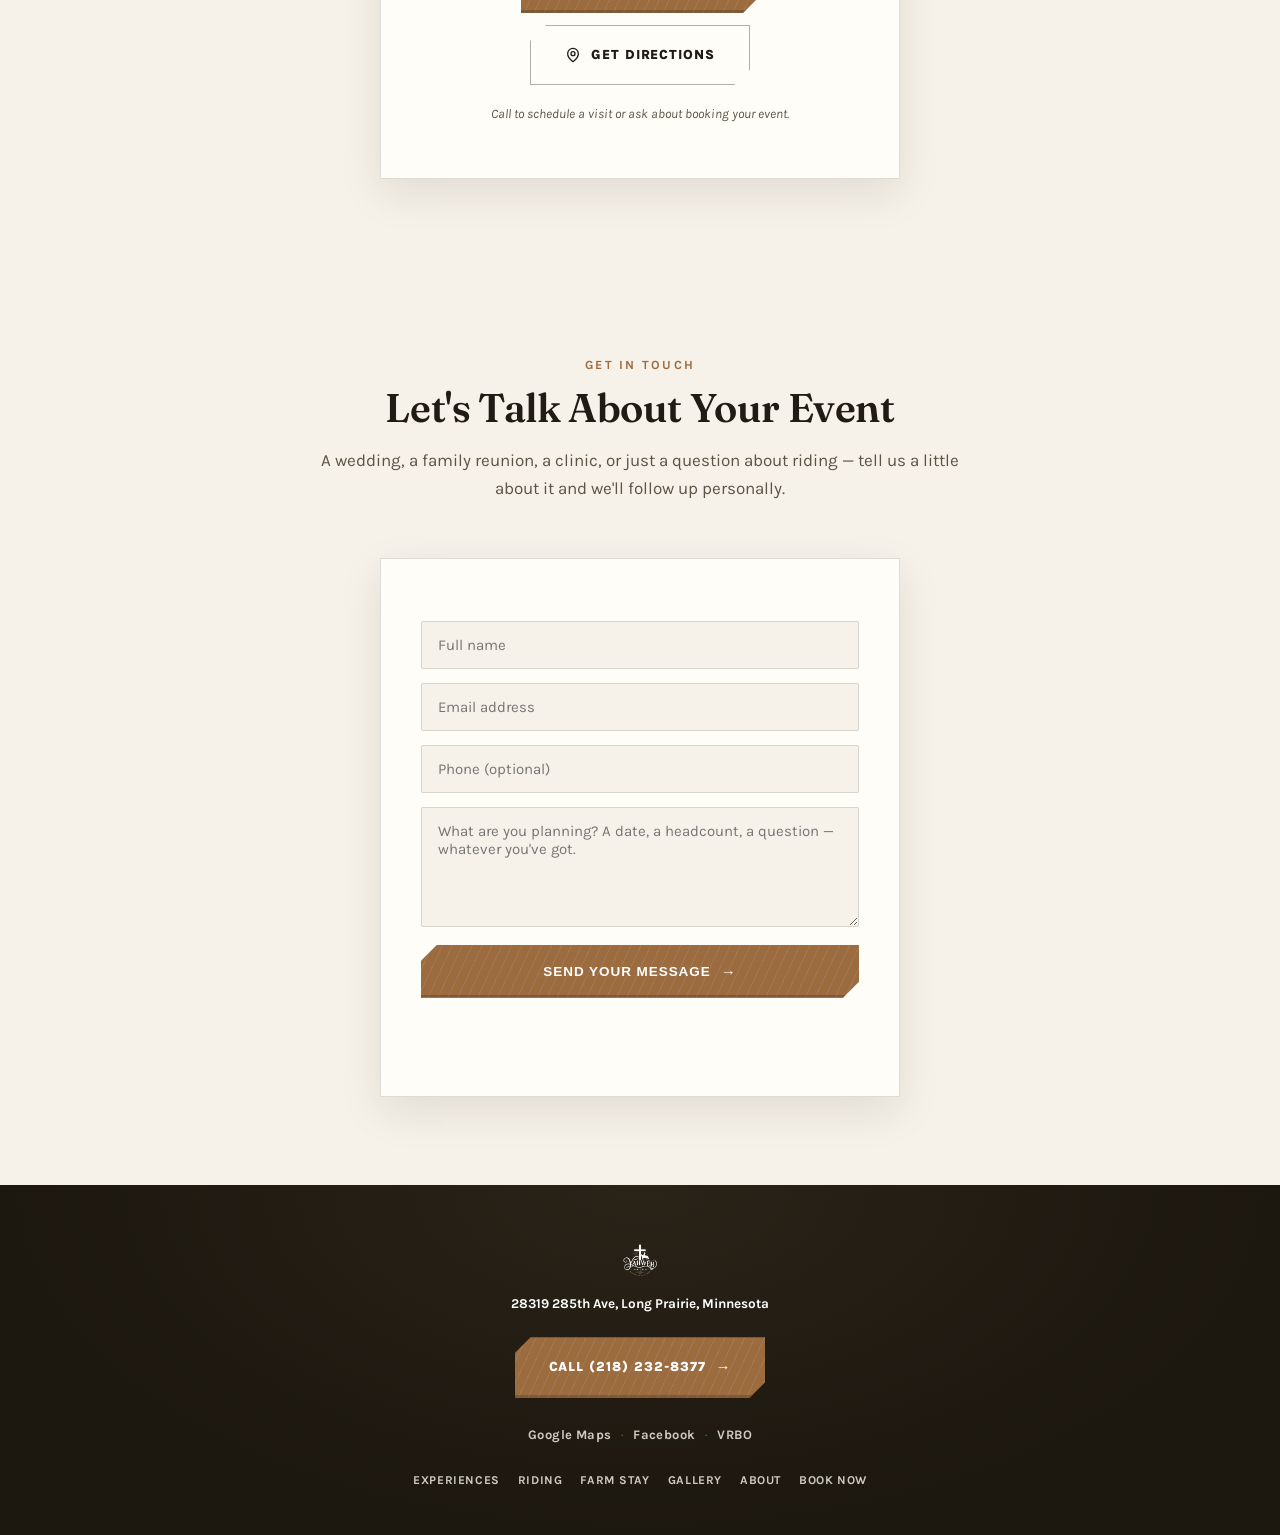
==== commit 41db99d3: "Add files via upload" ====
--- a/index.html
+++ b/index.html
@@ -4,7 +4,7 @@
 <meta charset="UTF-8">
 <meta name="viewport" content="width=device-width, initial-scale=1.0">
 <title>Yahweh Arena | Indoor Riding Arena &amp; Event Venue on Yahweh Ranch, Long Prairie, MN</title>
-<meta name="description" content="Yahweh Arena is the featured facility on Yahweh Ranch, a 20-acre family farm near Long Prairie, Minnesota. Venue rentals, indoor riding, horsemanship clinics, and farm-stay camping.">
+<meta name="description" content="Yahweh Arena is the featured facility on Yahweh Ranch, a 20-acre family farm near Long Prairie, Minnesota. Venue rentals, indoor riding, clinic hosting, and farm-stay camping.">
 <link rel="canonical" href="https://yahweharena.com/">
 
 <meta property="og:type" content="website">
@@ -38,7 +38,7 @@
   "url": "https://yahweharena.com/",
   "telephone": "+1-218-232-8377",
   "priceRange": "$$",
-  "description": "Yahweh Arena is the featured 80' x 120' indoor riding arena on Yahweh Ranch, a 20-acre family farm in Long Prairie, Minnesota, offering venue rentals, indoor riding, horsemanship clinics, trail riding, and farm-stay RV camping.",
+  "description": "Yahweh Arena is the featured 80' x 120' indoor riding arena on Yahweh Ranch, a 20-acre family farm in Long Prairie, Minnesota, offering venue rentals, indoor riding, clinic hosting, arena rental, trail riding, and farm-stay RV camping.",
   "address": {
     "@type": "PostalAddress",
     "streetAddress": "28319 285th Ave",
@@ -96,7 +96,7 @@
   <div class="hero-content">
     <div class="eyebrow">Long Prairie, Minnesota</div>
     <h1>A Peaceful Place to Gather</h1>
-    <p>Ride our 80' x 120' indoor arena for $15 a rider, any day of the week — plus venue rentals, horsemanship clinics, and a peaceful farm stay, all on Yahweh Ranch.</p>
+    <p>Ride our 80' x 120' indoor arena for $15 a horse &amp; rider, any day of the week — plus arena rental, clinic hosting, and a peaceful farm stay, all on Yahweh Ranch.</p>
     <div class="hero-actions">
       <a class="btn btn-accent" href="tel:+12182328377">Call Now</a>
     </div>
@@ -122,7 +122,7 @@
       <div class="exp-body">
         <div class="exp-top"><span class="eyebrow">Riding</span><span class="exp-price">From $15</span></div>
         <h3>Riding &amp; Clinics</h3>
-        <p class="exp-desc">Open ride, horsemanship clinics, and trail riding — every season, rain or snow.</p>
+        <p class="exp-desc">Open ride, clinic hosting, arena rental, and trail riding — every season, rain or snow.</p>
         <div class="exp-link">Explore Riding →</div>
       </div>
     </a>
@@ -167,9 +167,9 @@
       <span class="frame"><img src="1000023096.jpg" alt="Outdoor round pen under a clear sky"></span>
       <span class="cap">Round Pen</span>
     </button>
-    <button type="button" class="gallery-item polaroid" style="--tilt:-1deg;" data-full="1000023093.jpg" data-caption="RV Site at Dusk">
-      <span class="frame"><img src="1000023093.jpg" alt="RV parked on site at dusk"></span>
-      <span class="cap">RV Site</span>
+    <button type="button" class="gallery-item polaroid" style="--tilt:-1deg;" data-full="farm-firepit-sunset.webp" data-caption="Sunset by the Fire Pit">
+      <span class="frame"><img src="farm-firepit-sunset.webp" alt="Sunset over the fire pit area on the farm"></span>
+      <span class="cap">Sunset by the Fire Pit</span>
     </button>
     <button type="button" class="gallery-item polaroid" style="--tilt:2deg;" data-full="horse-and-dog-pasture.jpg" data-caption="Horse & Farm Dog">
       <span class="frame"><img src="horse-and-dog-pasture.jpg" alt="A horse and the farm dog together in the pasture"></span>
@@ -202,7 +202,11 @@
   <div class="faq-list">
     <div class="faq-item">
       <button type="button" class="faq-q">Do you provide horses, or do I need to bring my own?<span class="plus"></span></button>
-      <div class="faq-a"><p>For Indoor Open Ride, riders bring their own horse. If you don't have one, our Horsemanship Clinics pair you with one of our own well-trained horses — just mention it when you book.</p></div>
+      <div class="faq-a"><p>You're welcome to bring your own horse. If you don't have one, we have 2 horses available to rent and ride — just mention it when you book.</p></div>
+    </div>
+    <div class="faq-item">
+      <button type="button" class="faq-q">How much does it cost, and how long do I get to ride?<span class="plus"></span></button>
+      <div class="faq-a"><p>Open ride is $15 for the first horse &amp; rider, and $10 for each additional horse. There's no set time limit — it's open riding, so come during open hours and ride at your own pace.</p></div>
     </div>
     <div class="faq-item">
       <button type="button" class="faq-q">Is a deposit required to book the venue?<span class="plus"></span></button>
@@ -218,7 +222,7 @@
     </div>
     <div class="faq-item">
       <button type="button" class="faq-q">Is there a minimum age for riders?<span class="plus"></span></button>
-      <div class="faq-a"><p>Riders must be at least 6 years old for Indoor Open Ride and clinics. Riders under 12 must be accompanied by a parent or guardian.</p></div>
+      <div class="faq-a"><p>Riders must be at least 6 years old for open ride and clinics. Riders under 12 must be accompanied by a parent or guardian.</p></div>
     </div>
     <div class="faq-item">
       <button type="button" class="faq-q">Do I need my own helmet or riding gear?<span class="plus"></span></button>
--- a/styles.css
+++ b/styles.css
@@ -178,8 +178,8 @@
 .torn-bottom{bottom:0; clip-path:polygon(0 100%,100% 100%,100% 45%,96% 0%,92% 40%,88% 5%,84% 50%,80% 0%,76% 35%,72% 10%,68% 55%,64% 0%,60% 45%,56% 10%,52% 60%,48% 0%,44% 40%,40% 5%,36% 50%,32% 0%,28% 35%,24% 10%,20% 55%,16% 0%,12% 45%,8% 10%,4% 60%,0% 0%);}
 .verse-logo-bg{
   position:absolute; top:-10px; right:-50px; left:auto; transform:rotate(-4deg);
-  width:420px; max-width:62%; opacity:0.05; mix-blend-mode:multiply;
-  filter:grayscale(1) contrast(1.15); pointer-events:none; z-index:0;
+  width:420px; max-width:62%; opacity:0.35; mix-blend-mode:normal;
+  filter:brightness(0) invert(1); pointer-events:none; z-index:0;
 }
 .verse{position:relative; z-index:1; text-align:center; max-width:720px; margin:0 auto;}
 .verse p{font-family:'Fraunces', serif; font-style:italic; font-weight:500; font-size:clamp(20px,2.4vw,26px);}
@@ -250,21 +250,27 @@
 .prop-list li{padding:13px 0; border-bottom:1px solid var(--line); display:flex; gap:14px; align-items:flex-start; font-size:15px;}
 .prop-list li::before{content:""; flex:0 0 auto; width:8px; height:8px; margin-top:6px; background:var(--wheat); transform:rotate(45deg);}
 
-/* ---------- GALLERY (horizontal-scroll Polaroids) ---------- */
+/* ---------- GALLERY (horizontal-scroll Polaroids, overlapping deck) ---------- */
 .gallery-scroll{
-  max-width:var(--max); margin:0 auto; display:flex; gap:26px;
+  max-width:var(--max); margin:0 auto; display:flex; gap:0;
   overflow-x:auto; scroll-snap-type:x mandatory; -webkit-overflow-scrolling:touch;
-  padding:10px 10px 30px; scrollbar-width:thin; scrollbar-color:var(--wheat) transparent;
+  padding:24px 40px 40px; scrollbar-width:thin; scrollbar-color:var(--wheat) transparent;
 }
 .gallery-scroll::-webkit-scrollbar{height:6px;}
 .gallery-scroll::-webkit-scrollbar-thumb{background:var(--wheat); border-radius:99px;}
 .polaroid{
-  flex:0 0 auto; width:320px; scroll-snap-align:start; cursor:pointer;
-  background:#FBFAF6; padding:8px 8px 0; border:0;
+  flex:0 0 auto; width:320px; scroll-snap-align:center; cursor:pointer;
+  background:#FBFAF6; padding:8px 8px 0; border:0; position:relative;
   box-shadow:0 14px 30px rgba(32,27,21,0.18), 0 2px 6px rgba(32,27,21,0.1);
-  transform:rotate(var(--tilt, -1.5deg)); transition:transform .3s ease, box-shadow .3s ease;
-}
-.polaroid:hover{transform:rotate(0deg) scale(1.03); box-shadow:0 20px 40px rgba(32,27,21,0.24);}
+  transform:rotate(var(--tilt, -1.5deg)); transition:transform .35s ease, box-shadow .35s ease, margin .35s ease;
+  margin-left:-90px; z-index:1;
+}
+.polaroid:first-child{margin-left:0;}
+.polaroid:hover, .polaroid.in-view{
+  transform:rotate(0deg) scale(1.05);
+  box-shadow:0 24px 48px rgba(32,27,21,0.28);
+  z-index:20;
+}
 .polaroid .frame{display:block; aspect-ratio:1/1; overflow:hidden; background:#e9e4d8;}
 .polaroid .frame img{width:100%; height:100%; object-fit:cover; filter:sepia(0.14) saturate(0.9) contrast(1.03);}
 .polaroid .cap{
@@ -417,6 +423,12 @@
 .owner-bio h2{font-size:clamp(26px,3.4vw,34px);}
 .owner-bio p{color:var(--ink-soft); margin-top:16px; font-size:16.5px;}
 
+/* ---------- SECTION PHOTO (banner image inside a text section) ---------- */
+.section-photo{
+  max-width:680px; margin:0 auto 36px; aspect-ratio:16/9; overflow:hidden;
+  border:1px solid var(--line); box-shadow:0 14px 40px rgba(32,27,21,0.10);
+}
+
 /* ---------- MAP ---------- */
 .map-frame{max-width:720px; margin:0 auto 32px; border:1px solid var(--line); overflow:hidden; background:var(--card);}
 .map-frame iframe{width:100%; height:340px; display:block; border:0;}
@@ -473,7 +485,8 @@
 @media (max-width:900px){
   .about{grid-template-columns:1fr; gap:32px;}
   .prop-grid{grid-template-columns:1fr; row-gap:0;}
-  .polaroid{width:260px;}
+  .polaroid{width:260px; margin-left:-60px !important;}
+  .polaroid:first-child{margin-left:0 !important;}
   .area-grid{grid-template-columns:1fr;}
   .book-links{grid-template-columns:1fr;}
   section.content{padding:64px 20px;}
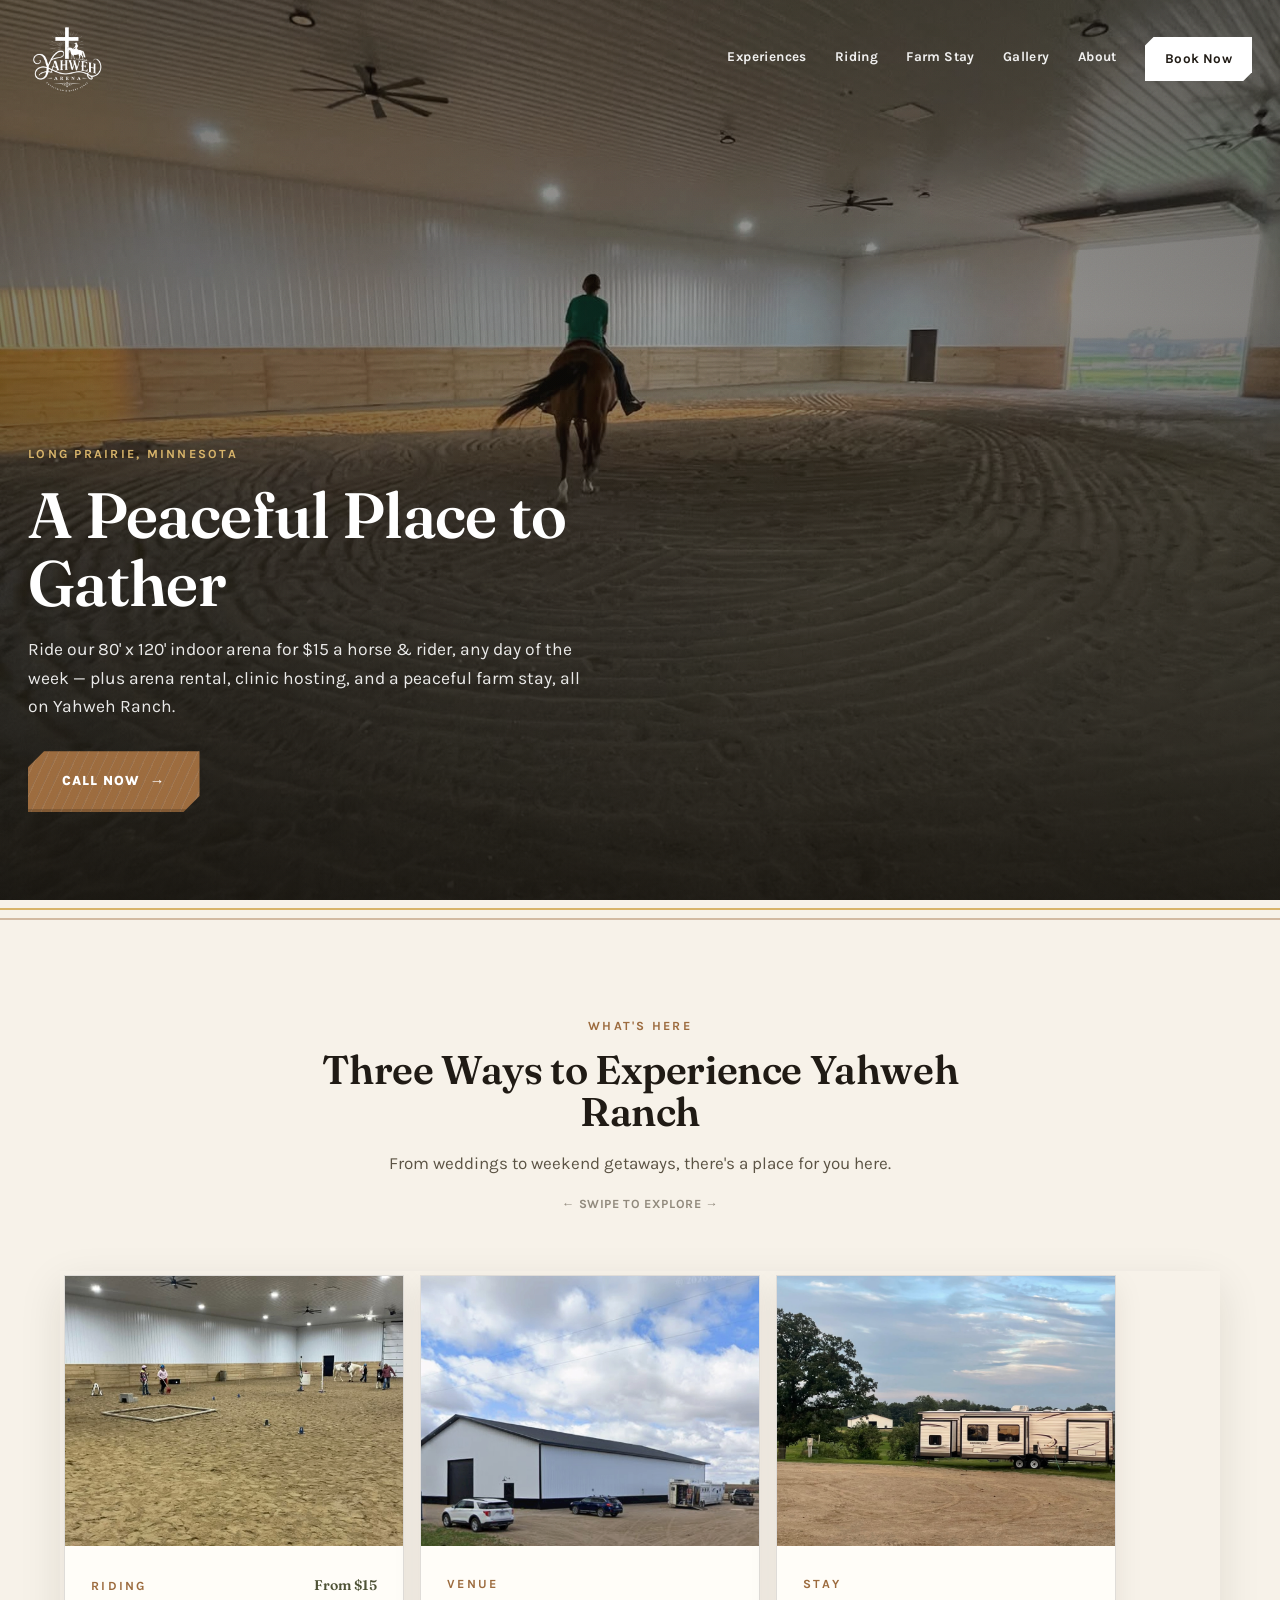
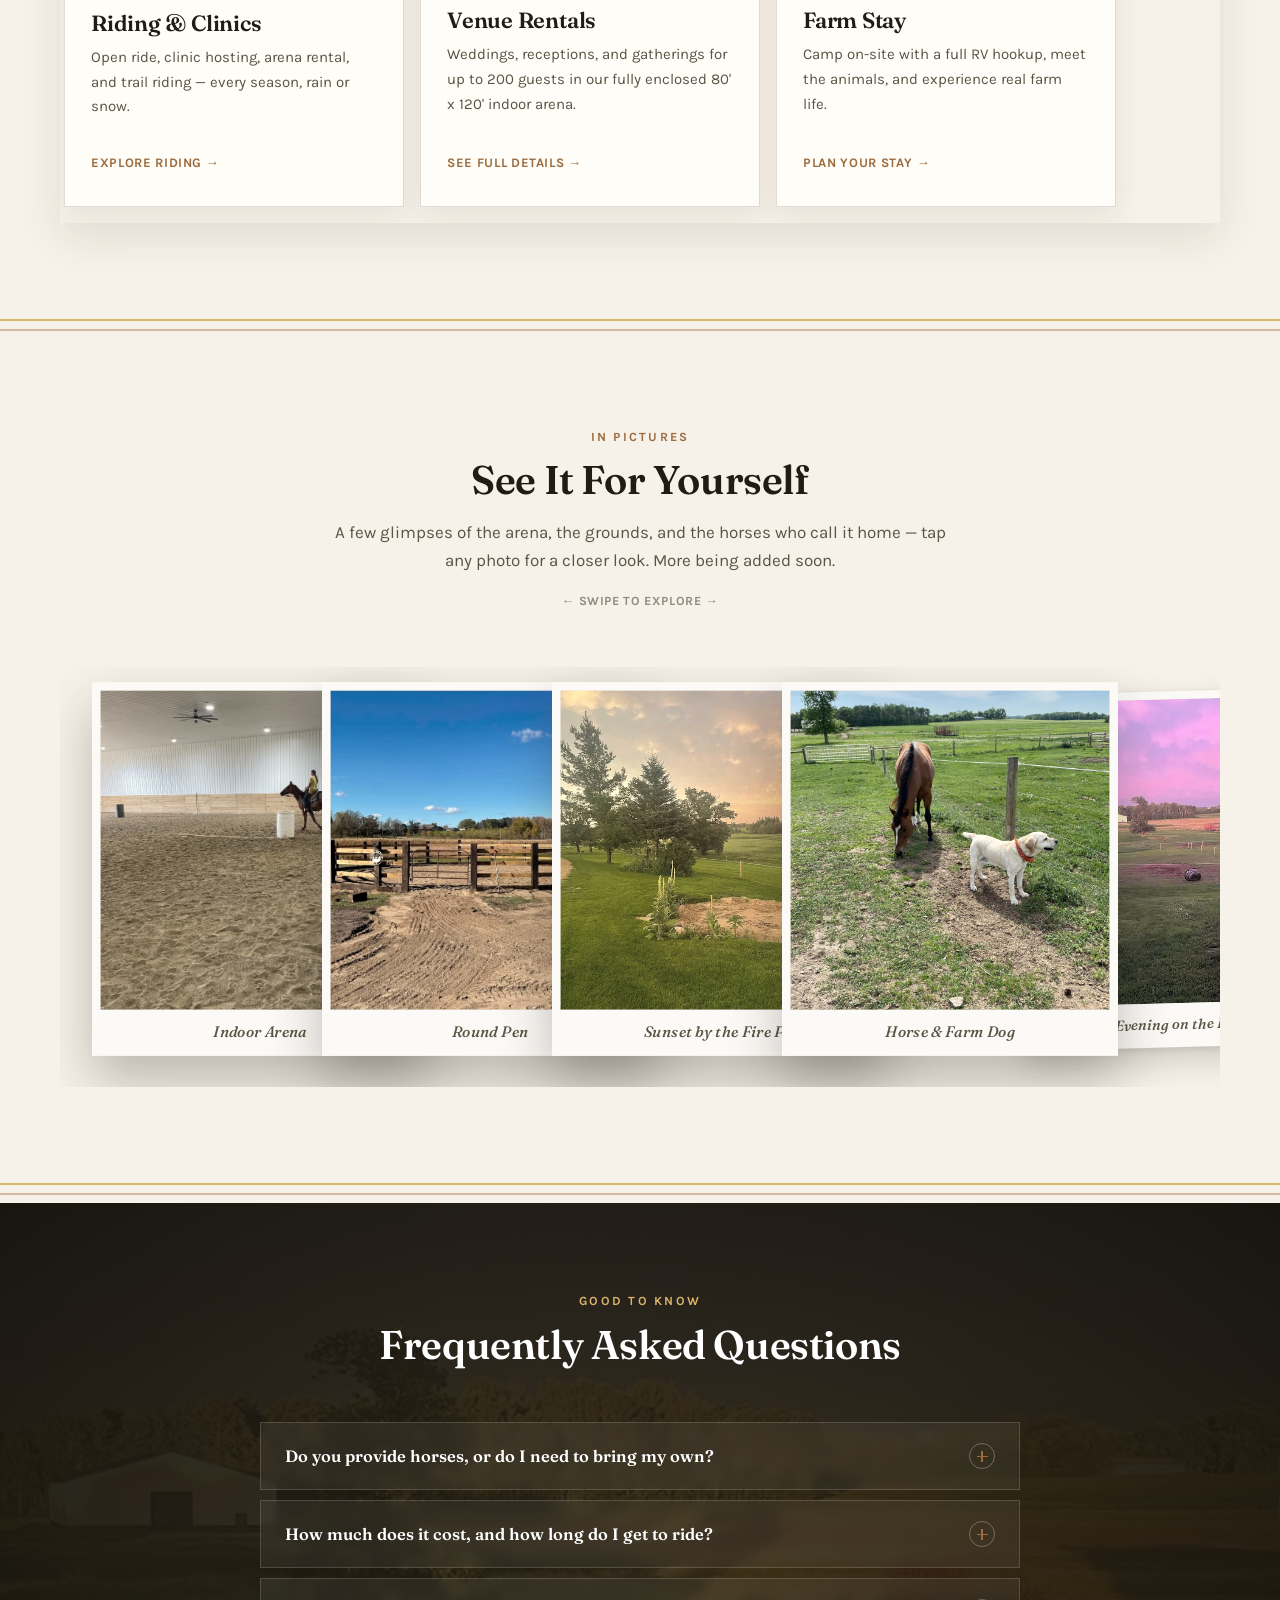
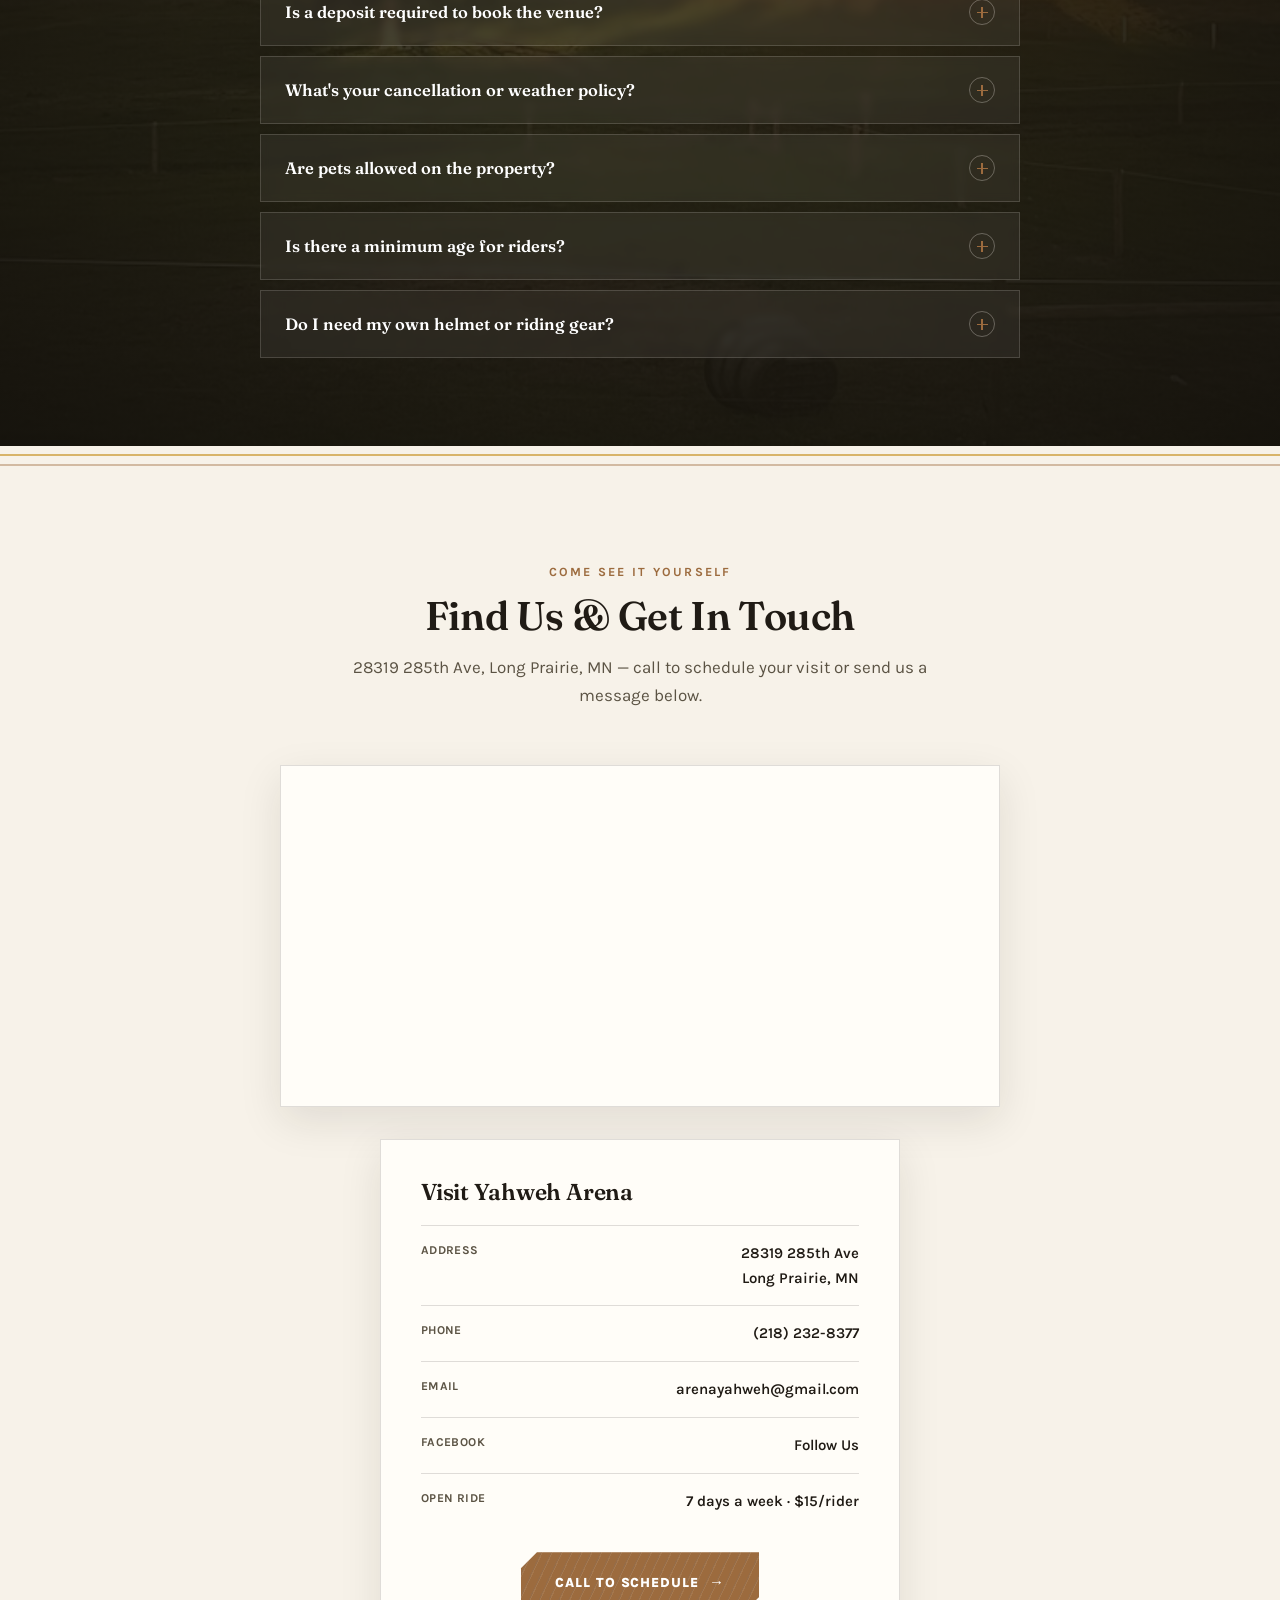
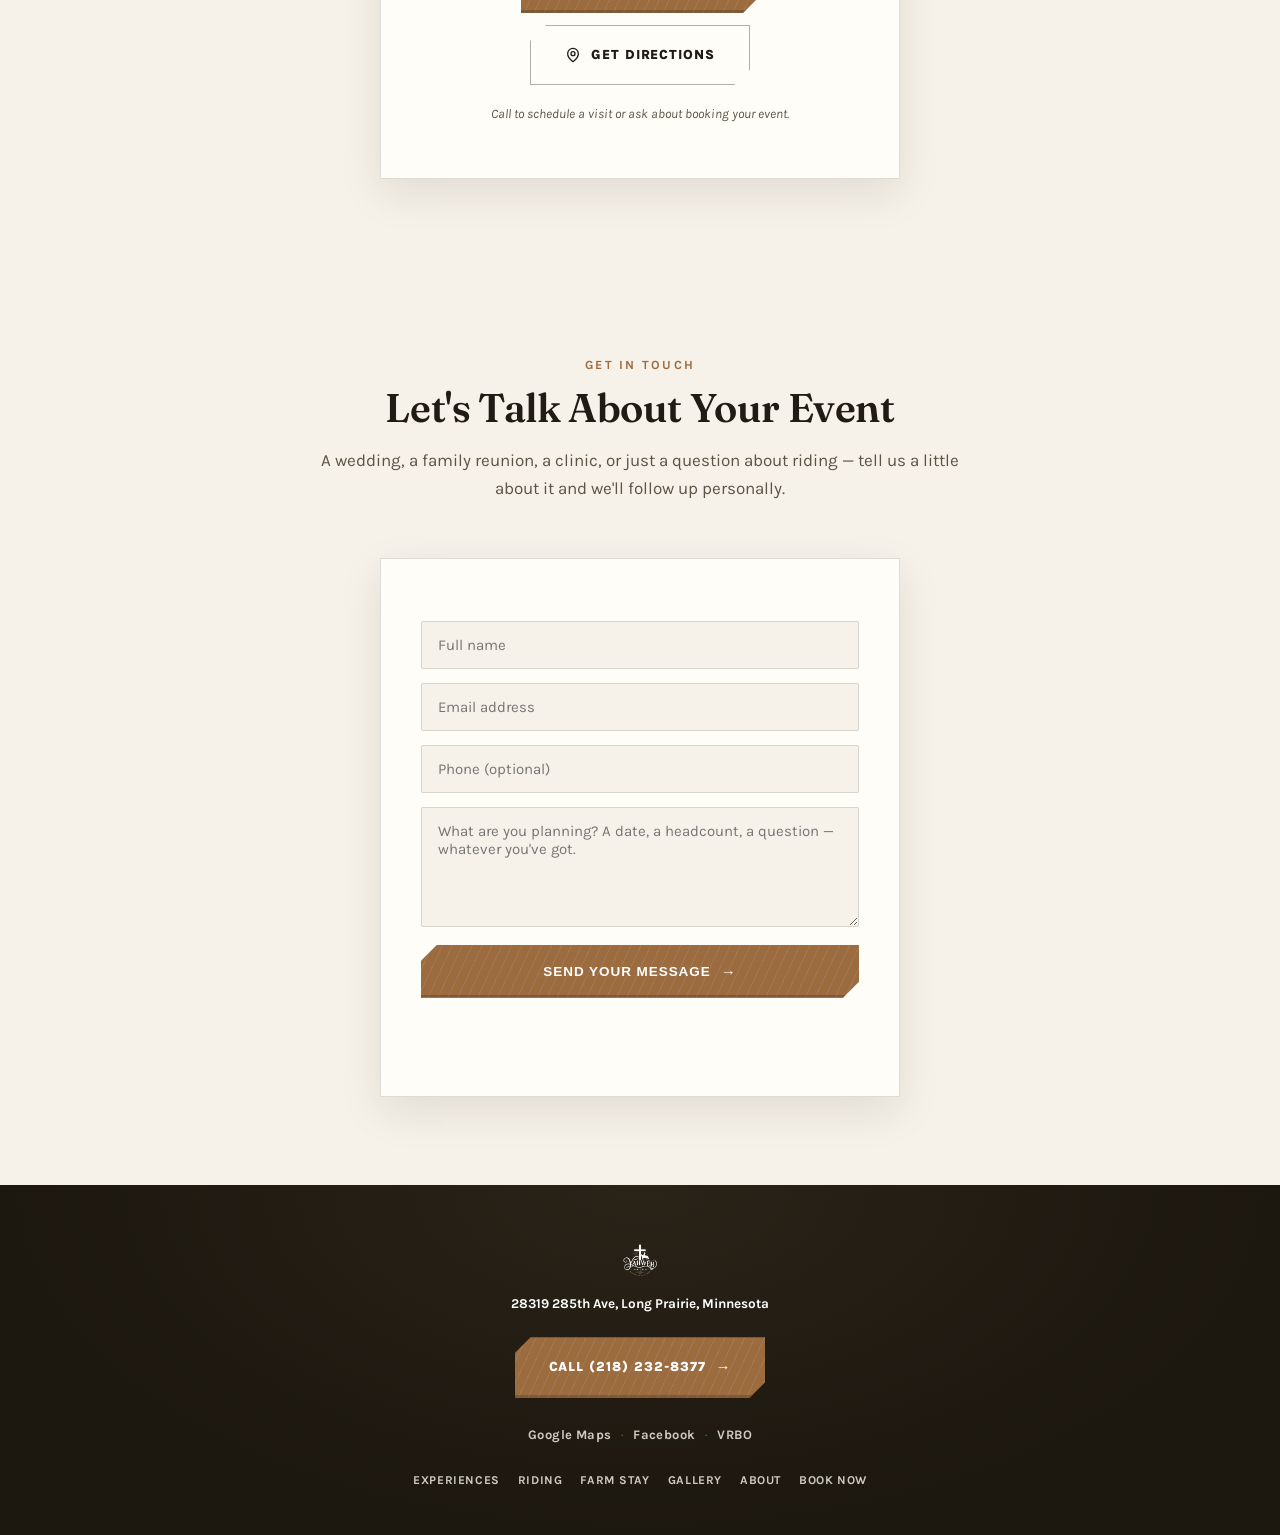
==== commit 2544b561: "Add files via upload" ====
--- a/index.html
+++ b/index.html
@@ -118,7 +118,7 @@
   </div>
   <div class="exp-grid">
     <a class="exp-card" href="/riding">
-      <div class="exp-photo"><img class="photo" src="1000023097.jpg" alt="Inside the spacious indoor riding arena at Yahweh Arena"></div>
+      <div class="exp-photo"><img class="photo" src="arena-kids-obstacle-practice.jpg" alt="Kids working through an obstacle course with a horse in the indoor arena"></div>
       <div class="exp-body">
         <div class="exp-top"><span class="eyebrow">Riding</span><span class="exp-price">From $15</span></div>
         <h3>Riding &amp; Clinics</h3>
@@ -291,7 +291,7 @@
 </section>
 
 <footer>
-  <img class="logo-mark" src="1000023288.png" alt="Yahweh Arena">
+  <a href="#"><img class="logo-mark" src="1000023288.png" alt="Yahweh Arena"></a>
   <div class="address-line">
     <a href="https://www.google.com/maps/search/?api=1&query=28319+285th+Ave+Long+Prairie+MN" target="_blank" rel="noopener">28319 285th Ave, Long Prairie, Minnesota</a>
   </div>
--- a/styles.css
+++ b/styles.css
@@ -178,8 +178,8 @@
 .torn-bottom{bottom:0; clip-path:polygon(0 100%,100% 100%,100% 45%,96% 0%,92% 40%,88% 5%,84% 50%,80% 0%,76% 35%,72% 10%,68% 55%,64% 0%,60% 45%,56% 10%,52% 60%,48% 0%,44% 40%,40% 5%,36% 50%,32% 0%,28% 35%,24% 10%,20% 55%,16% 0%,12% 45%,8% 10%,4% 60%,0% 0%);}
 .verse-logo-bg{
   position:absolute; top:-10px; right:-50px; left:auto; transform:rotate(-4deg);
-  width:420px; max-width:62%; opacity:0.35; mix-blend-mode:normal;
-  filter:brightness(0) invert(1); pointer-events:none; z-index:0;
+  width:420px; max-width:62%; opacity:0.09; mix-blend-mode:normal;
+  filter:brightness(0); pointer-events:none; z-index:0;
 }
 .verse{position:relative; z-index:1; text-align:center; max-width:720px; margin:0 auto;}
 .verse p{font-family:'Fraunces', serif; font-style:italic; font-weight:500; font-size:clamp(20px,2.4vw,26px);}
